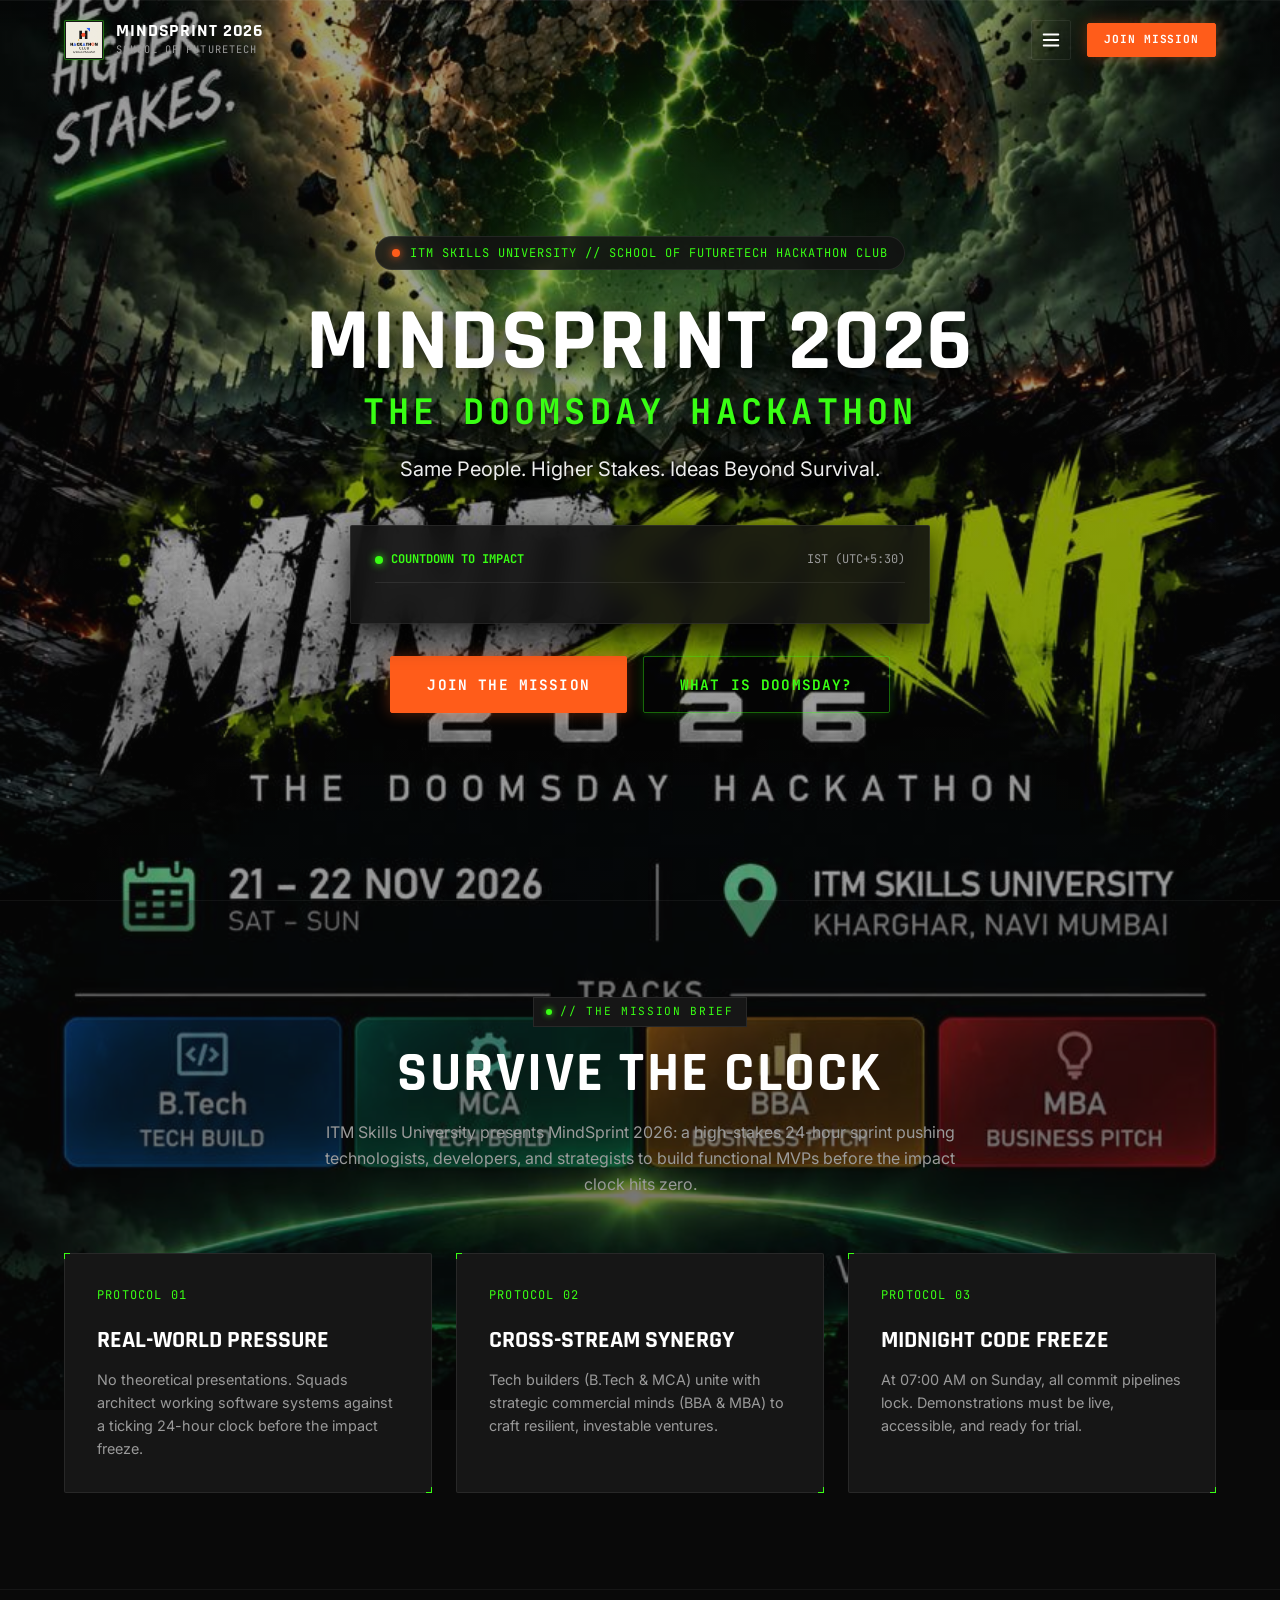
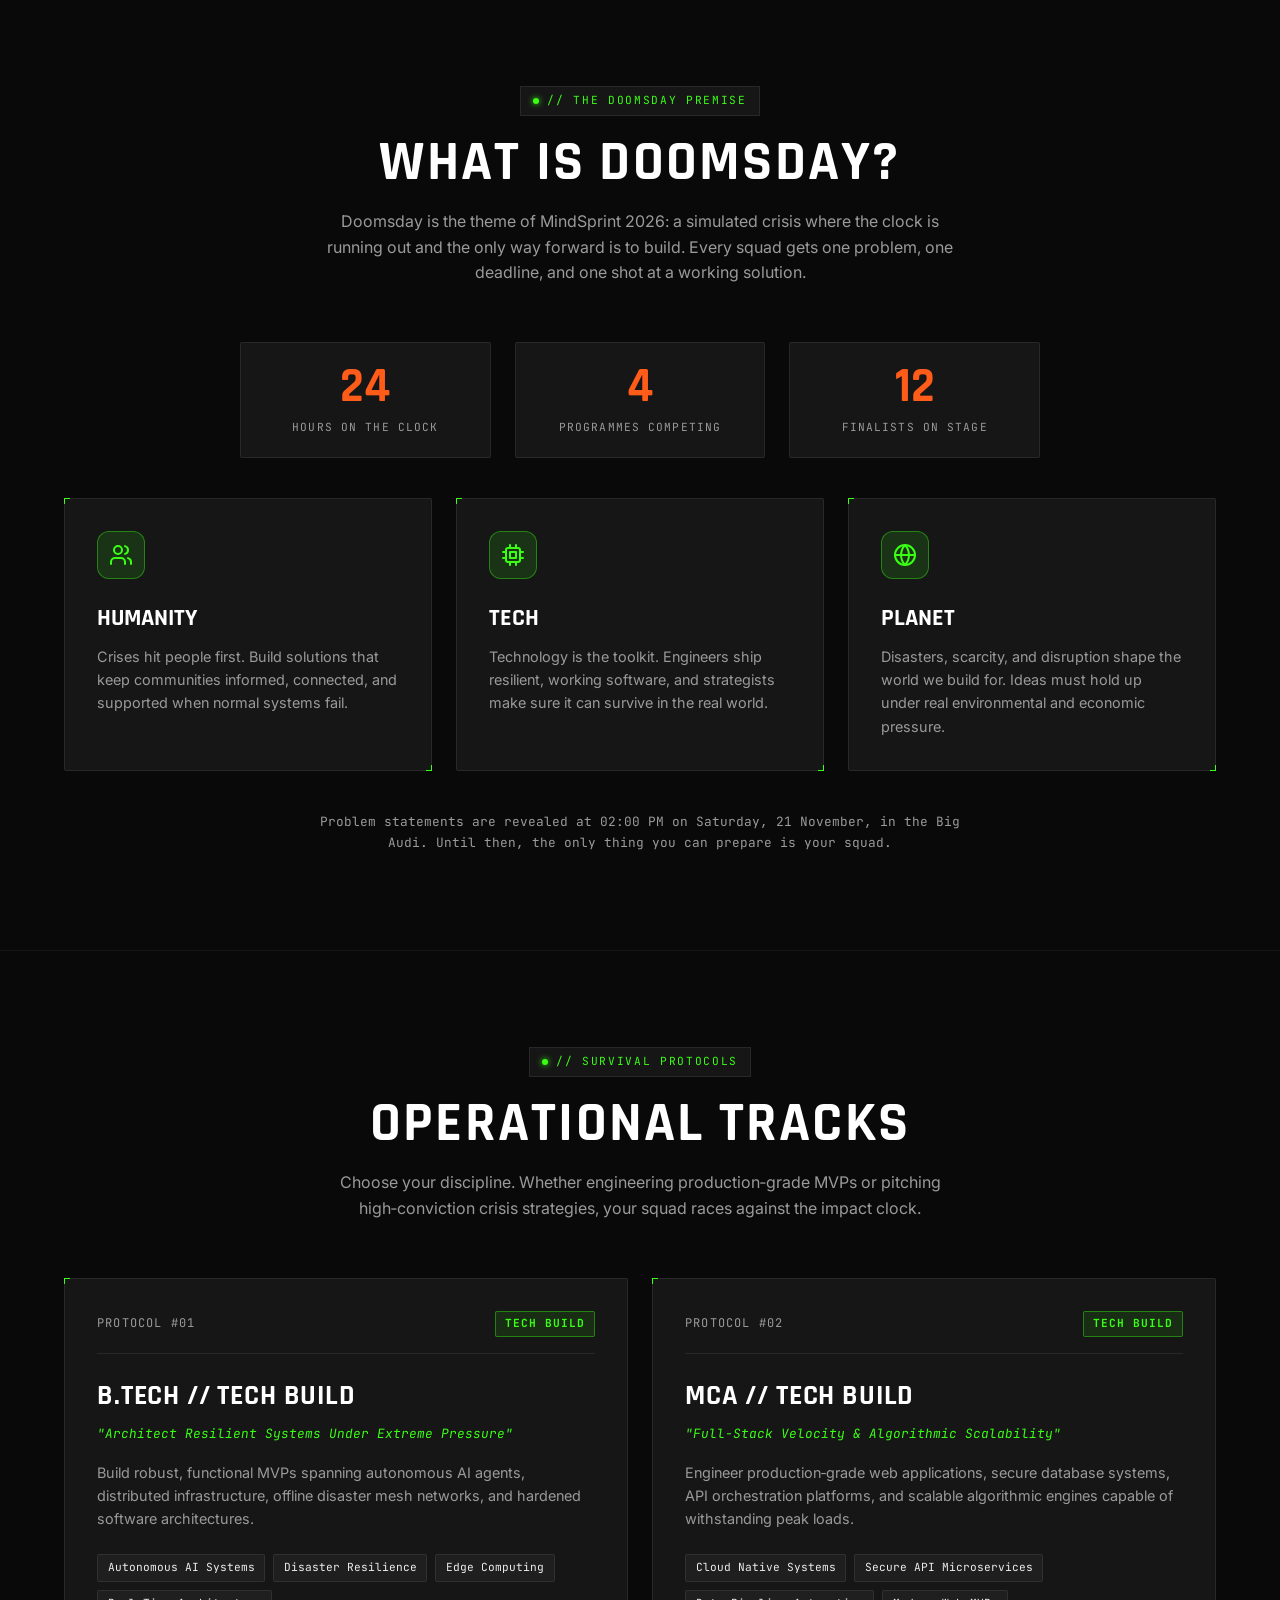
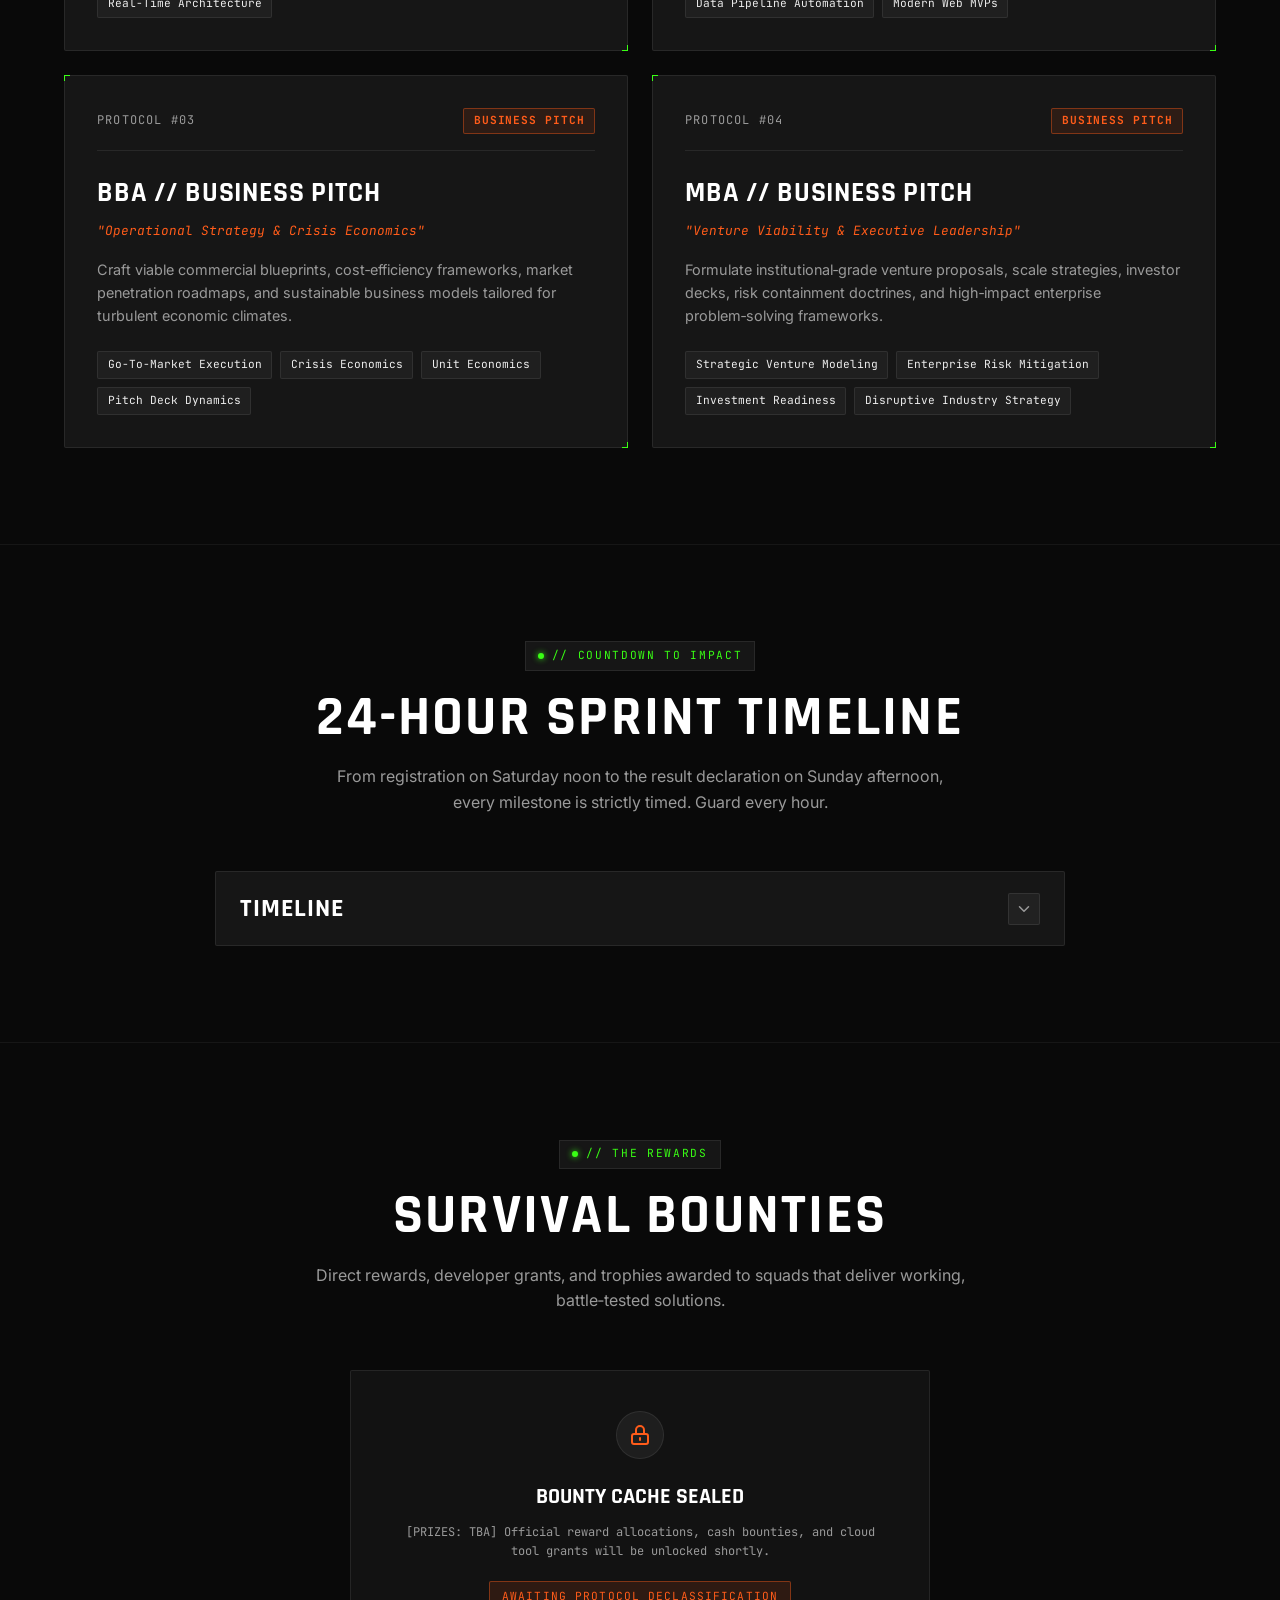
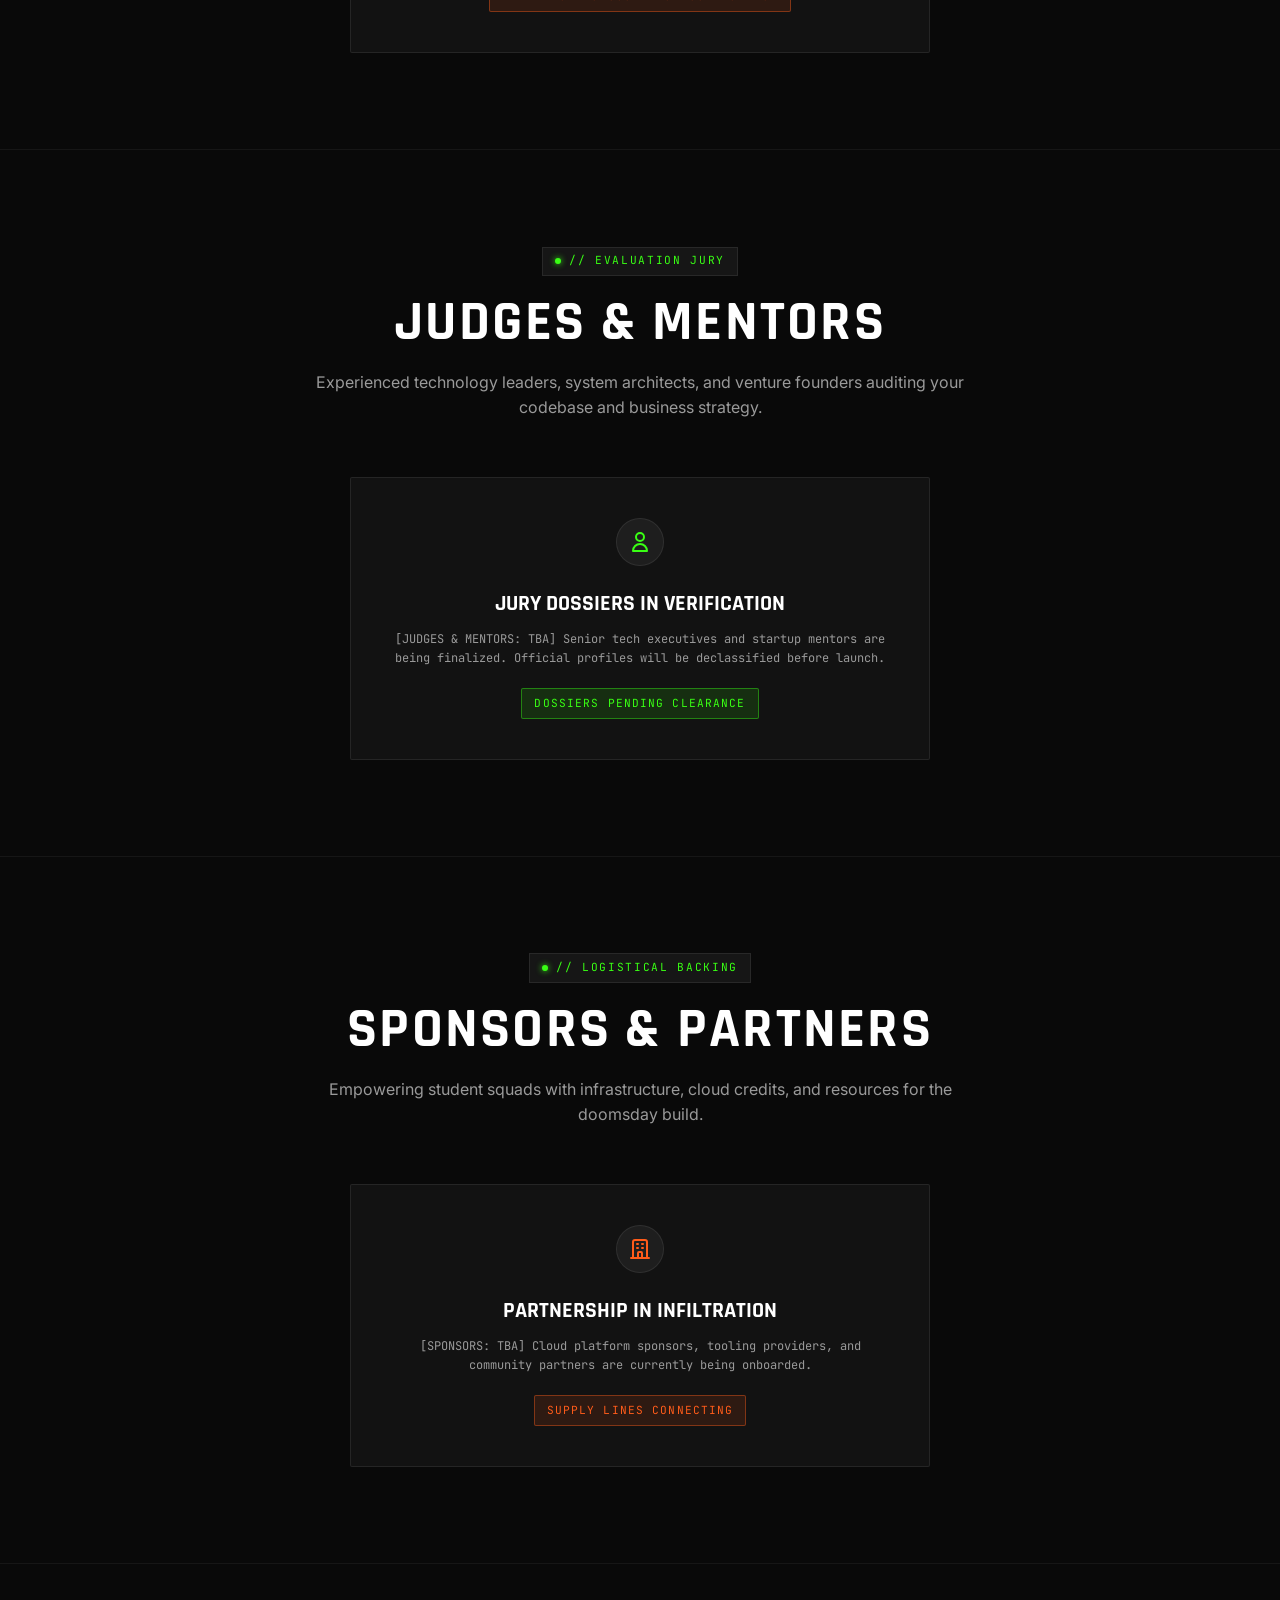
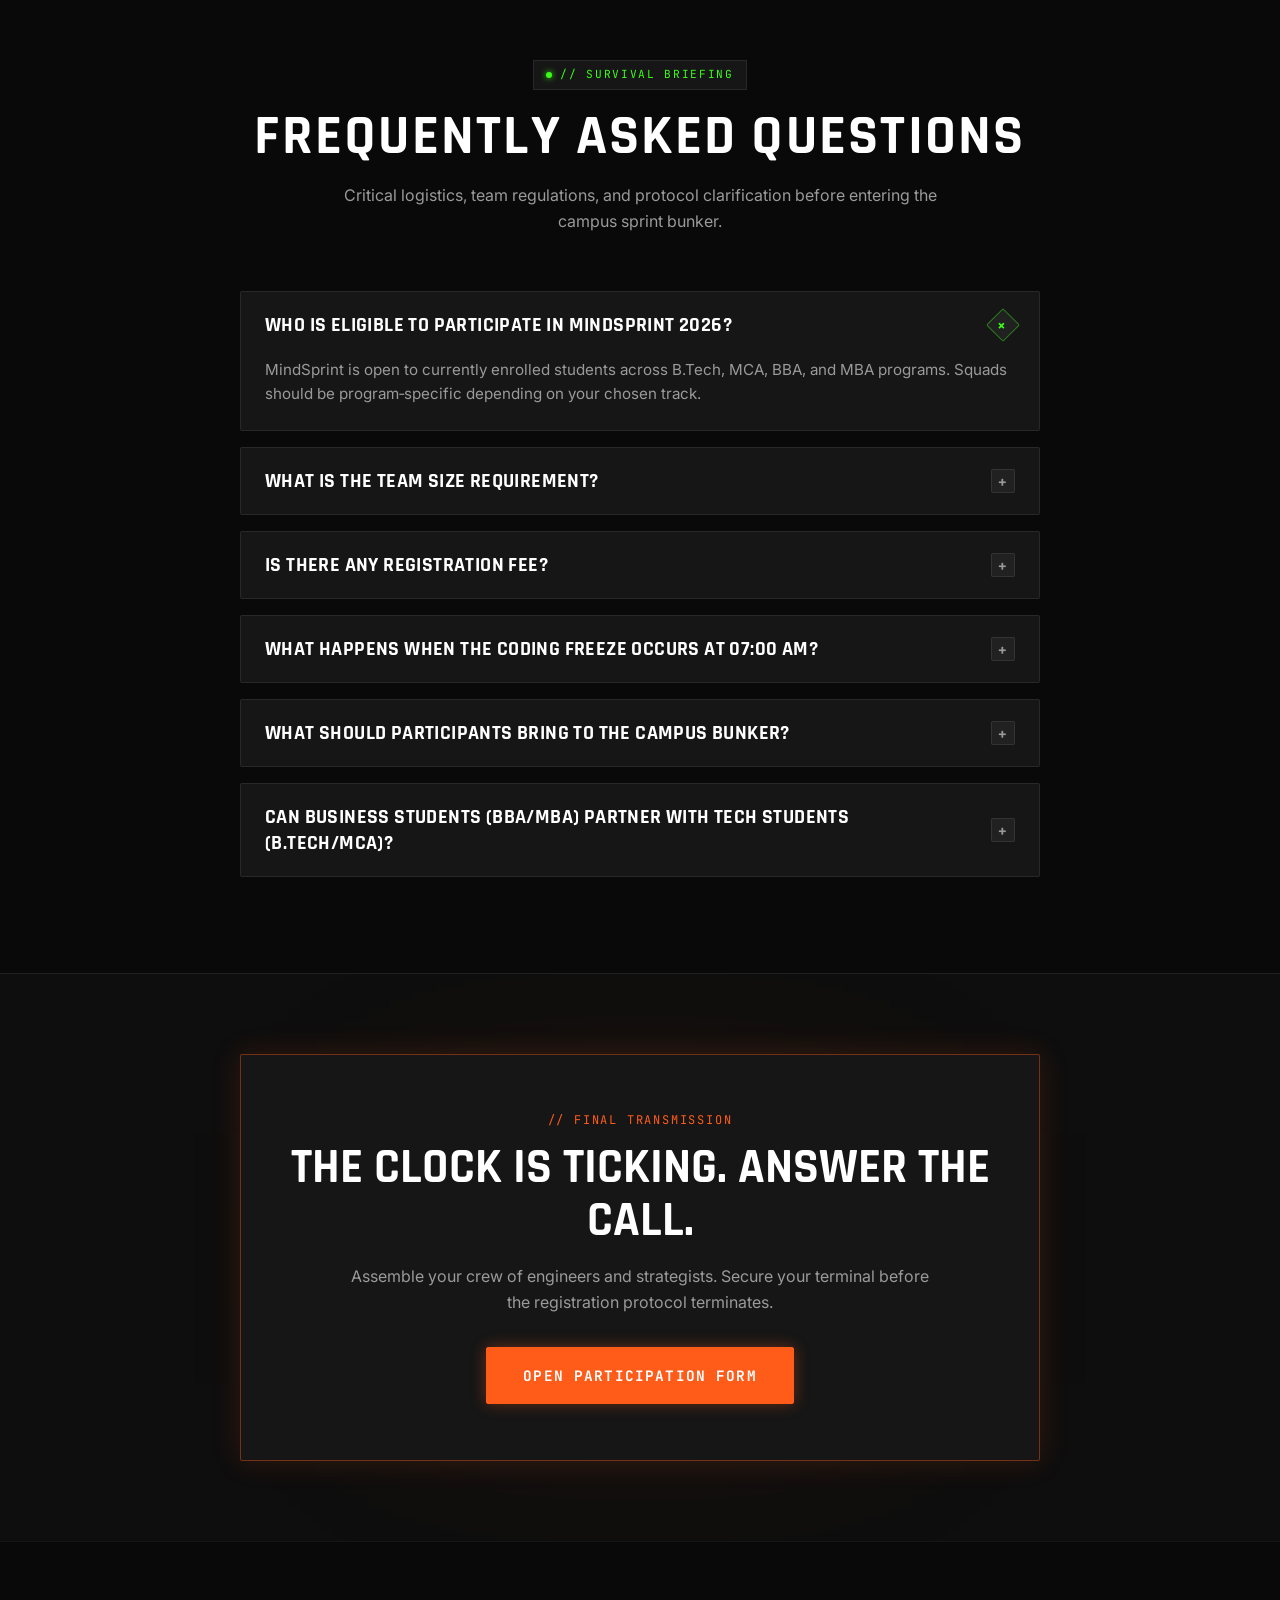
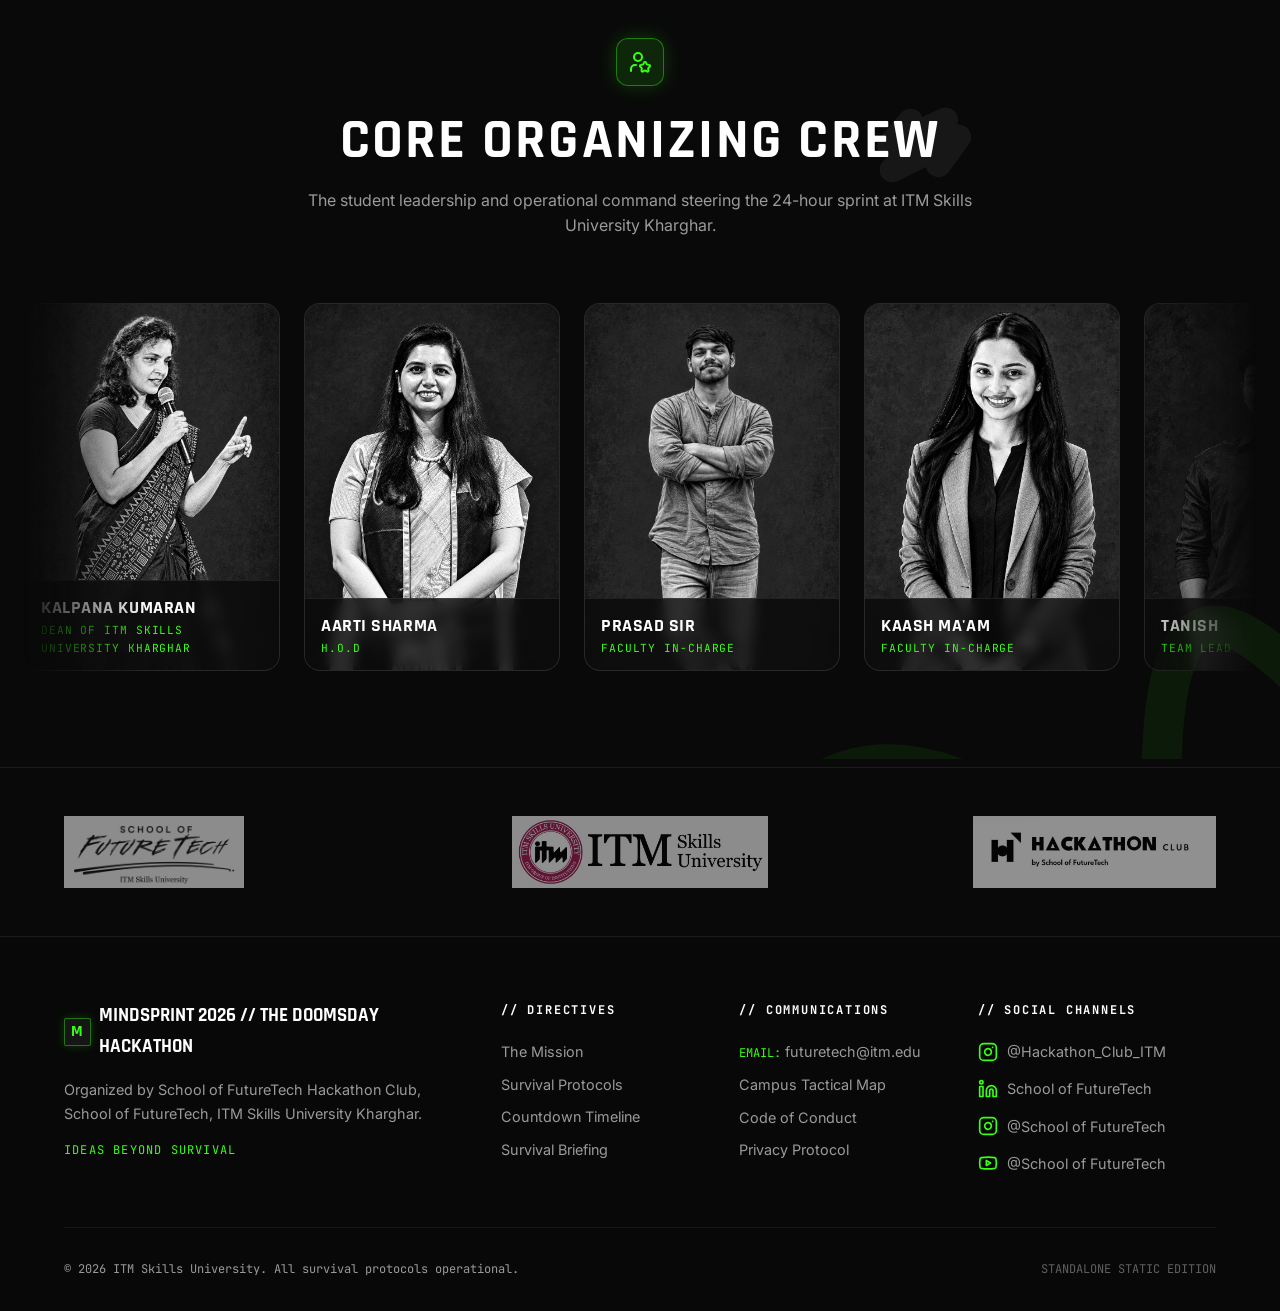
==== index.html @ 19825685 "fixed: file structure" ====
<!DOCTYPE html>
<html lang="en">
<head>
  <meta charset="UTF-8" />
  <meta name="viewport" content="width=device-width, initial-scale=1.0" />
  <title>MINDSPRINT 2026 // The Doomsday Hackathon — ITM Skills University</title>
  <meta name="description" content="Humanity. Tech. Planet. One Last Sprint. 24-Hour Code Sprint at ITM Skills University Kharghar." />
  <meta name="theme-color" content="#0a0a0a" />

  <!-- Google Fonts for Cinematic Typography -->
  <link rel="preconnect" href="https://fonts.googleapis.com" />
  <link rel="preconnect" href="https://fonts.gstatic.com" crossorigin />
  <link href="https://fonts.googleapis.com/css2?family=Inter:wght@300;400;500;600;700&family=JetBrains+Mono:wght@400;600;700&family=Rajdhani:wght@500;600;700;800&display=swap" rel="stylesheet" />

  <link rel="stylesheet" href="./styles.css" />
</head>
<body>
  <!-- Scroll Progress Bar -->
  <div id="scrollProgress" aria-hidden="true"></div>

  <!-- 1. Navigation -->
  <header>
    <nav class="navbar" id="navbar" aria-label="Main Navigation">
      <div class="container nav-wrap">
        <a href="#hero" class="brand-link" aria-label="MindSprint 2026 Home">
          <div class="brand-badge">
            <img src="./IMAGES/Gemini_Generated_Image_oap0adoap0adoap0.png" alt="MindSprint logo" />
          </div>
          <div class="brand-text">
            <h1>MINDSPRINT 2026</h1>
            <span>School of FutureTech</span>
          </div>
        </a>

        <ul class="nav-links">
          <li><a href="#about">The Mission</a></li>
          <li><a href="#tracks">Protocols</a></li>
          <li><a href="#schedule">Timeline</a></li>
          <li><a href="#prizes">Rewards</a></li>
          <li><a href="#judges">Jury</a></li>
          <li><a href="#sponsors">Sponsors</a></li>
          <li><a href="#faq">Briefing</a></li>
          <li><a href="#core-members">Meet the Team</a></li>
        </ul>

        <div class="flex items-center gap-4">
          <a href="#" class="btn btn-primary btn-sm" data-form-cta aria-label="Join Mission">Join Mission</a>
          <button class="mobile-menu-toggle" id="mobileMenuToggle"
                  aria-label="Toggle navigation menu"
                  aria-expanded="false">
            <svg width="22" height="22" fill="none" viewBox="0 0 24 24" stroke="currentColor">
              <path stroke-linecap="round" stroke-linejoin="round" stroke-width="2"
                    d="M4 6h16M4 12h16M4 18h16"/>
            </svg>
          </button>
        </div>
      </div>

      <!-- Mobile Menu Dropdown -->
      <div class="mobile-menu" id="mobileMenu">
        <a href="#about">The Mission</a>
        <a href="#tracks">Protocols</a>
        <a href="#schedule">Timeline</a>
        <a href="#faq">Briefing</a>
        <a href="#" class="btn btn-primary" data-form-cta>Join Mission</a>
      </div>
    </nav>
  </header>

  <main>
    <!-- 2. Hero Section -->
    <section class="hero-section" id="hero" aria-label="Hero Section">
      <div class="hero-clock-glow" aria-hidden="true"></div>
      

      <div class="container hero-content">
        <div class="hero-badge">
          <span class="ping-dot" aria-hidden="true"></span>
          <span>ITM Skills University // School of FutureTech Hackathon Club</span>
        </div>

        <h1 class="hero-title">
          MINDSPRINT 2026
          <span class="hero-subtitle-green">THE DOOMSDAY HACKATHON</span>
        </h1>

        <p class="hero-tagline">
          Same People. Higher Stakes. Ideas Beyond Survival.
        </p>

        <!-- Countdown Module -->
        <div class="countdown-box">
          <div class="countdown-header">
            <div class="status-tag">
              <span class="ping-dot"
                    style="background:#39ff14; box-shadow:0 0 8px #39ff14;"
                    aria-hidden="true"></span>
              <span>COUNTDOWN TO IMPACT</span>
            </div>
            <div style="color:var(--text-muted);">IST (UTC+5:30)</div>
          </div>

          <div id="countdownStatusText"
               style="display:none; font-family:var(--font-mono); font-size:1.2rem; color:var(--ember-orange); font-weight:700;"></div>

          <div class="countdown-grid" id="countdownGrid">
            <div class="countdown-slot">
              <div class="countdown-num" id="countDays">00</div>
              <span class="countdown-lbl">DAYS</span>
            </div>
            <div class="countdown-slot">
              <div class="countdown-num" id="countHours">00</div>
              <span class="countdown-lbl">HOURS</span>
            </div>
            <div class="countdown-slot">
              <div class="countdown-num" id="countMinutes">00</div>
              <span class="countdown-lbl">MINUTES</span>
            </div>
            <div class="countdown-slot">
              <div class="countdown-num" id="countSeconds">00</div>
              <span class="countdown-lbl">SECONDS</span>
            </div>
            <div class="countdown-freeze-note">
              22 Nov 2026, 07:00 AM (CODING FREEZE)
            </div>
          </div>
        </div>

        <div class="hero-actions">
          <a href="#" class="btn btn-primary btn-lg" data-form-cta aria-label="Join the Mission">Join the Mission</a>
          <a href="#doomsday" class="btn btn-secondary btn-lg" aria-label="Learn about Doomsday">What Is Doomsday?</a>
        </div>
      </div>
    </section>

    <!-- 3. About Section — "The Mission" -->
    <section id="about" aria-label="About The Mission">
      <div class="container">
        <div class="section-head">
          <div class="section-tag">
            <span class="dot" aria-hidden="true"></span>
            <span>// THE MISSION BRIEF</span>
          </div>
          <h2 class="section-title">SURVIVE THE CLOCK</h2>
          <p class="section-lead">
            ITM Skills University presents MindSprint 2026: a high-stakes 24-hour sprint pushing technologists, developers, and strategists to build functional MVPs before the impact clock hits zero.
          </p>
        </div>

        <div class="grid-3">
          <div class="card">
            <div class="flex justify-between items-center" style="margin-bottom:1rem;">
              <span style="font-family:var(--font-mono); font-size:0.75rem; color:var(--acid-green); letter-spacing:0.1em;">PROTOCOL 01</span>
            </div>
            <h3 style="font-family:var(--font-display); font-size:1.5rem; text-transform:uppercase; color:#fff; margin-bottom:0.5rem;">Real-World Pressure</h3>
            <p style="color:var(--text-muted); font-size:0.9rem; line-height:1.6;">
              No theoretical presentations. Squads architect working software systems against a ticking 24-hour clock before the impact freeze.
            </p>
          </div>

          <div class="card">
            <div class="flex justify-between items-center" style="margin-bottom:1rem;">
              <span style="font-family:var(--font-mono); font-size:0.75rem; color:var(--acid-green); letter-spacing:0.1em;">PROTOCOL 02</span>
            </div>
            <h3 style="font-family:var(--font-display); font-size:1.5rem; text-transform:uppercase; color:#fff; margin-bottom:0.5rem;">Cross-Stream Synergy</h3>
            <p style="color:var(--text-muted); font-size:0.9rem; line-height:1.6;">
              Tech builders (B.Tech &amp; MCA) unite with strategic commercial minds (BBA &amp; MBA) to craft resilient, investable ventures.
            </p>
          </div>

          <div class="card">
            <div class="flex justify-between items-center" style="margin-bottom:1rem;">
              <span style="font-family:var(--font-mono); font-size:0.75rem; color:var(--acid-green); letter-spacing:0.1em;">PROTOCOL 03</span>
            </div>
            <h3 style="font-family:var(--font-display); font-size:1.5rem; text-transform:uppercase; color:#fff; margin-bottom:0.5rem;">Midnight Code Freeze</h3>
            <p style="color:var(--text-muted); font-size:0.9rem; line-height:1.6;">
              At 07:00 AM on Sunday, all commit pipelines lock. Demonstrations must be live, accessible, and ready for trial.
            </p>
          </div>
        </div>
      </div>
    </section>
        <!-- 3b. NEW: Doomsday Info Section -->
    <section id="doomsday" aria-label="About the Doomsday Theme">
      <div class="container">
        <div class="section-head">
          <div class="section-tag">
            <span class="dot" aria-hidden="true"></span>
            <span>// THE DOOMSDAY PREMISE</span>
          </div>
          <h2 class="section-title">WHAT IS DOOMSDAY?</h2>
          <p class="section-lead">
            Doomsday is the theme of MindSprint 2026: a simulated crisis where the clock is running out and the only way forward is to build. Every squad gets one problem, one deadline, and one shot at a working solution.
          </p>
        </div>

        <div class="doomsday-stats">
          <div class="doomsday-stat">
            <div class="doomsday-stat-num">24</div>
            <div class="doomsday-stat-lbl">Hours on the clock</div>
          </div>
          <div class="doomsday-stat">
            <div class="doomsday-stat-num">4</div>
            <div class="doomsday-stat-lbl">Programmes competing</div>
          </div>
          <div class="doomsday-stat">
            <div class="doomsday-stat-num">12</div>
            <div class="doomsday-stat-lbl">Finalists on stage</div>
          </div>
        </div>

        <div class="grid-3">
          <div class="card">
            <div class="doomsday-icon" aria-hidden="true">
              <svg width="24" height="24" viewBox="0 0 24 24" fill="none" stroke="currentColor" stroke-width="2" stroke-linecap="round" stroke-linejoin="round">
                <path d="M16 21v-2a4 4 0 0 0-4-4H6a4 4 0 0 0-4 4v2"/>
                <circle cx="9" cy="7" r="4"/>
                <path d="M22 21v-2a4 4 0 0 0-3-3.87"/>
                <path d="M16 3.13a4 4 0 0 1 0 7.75"/>
              </svg>
            </div>
            <h3 class="doomsday-card-title">Humanity</h3>
            <p class="doomsday-card-text">
              Crises hit people first. Build solutions that keep communities informed, connected, and supported when normal systems fail.
            </p>
          </div>

          <div class="card">
            <div class="doomsday-icon" aria-hidden="true">
              <svg width="24" height="24" viewBox="0 0 24 24" fill="none" stroke="currentColor" stroke-width="2" stroke-linecap="round" stroke-linejoin="round">
                <rect x="5" y="5" width="14" height="14" rx="2"/>
                <rect x="9" y="9" width="6" height="6"/>
                <path d="M9 2v3M15 2v3M9 19v3M15 19v3M2 9h3M2 15h3M19 9h3M19 15h3"/>
              </svg>
            </div>
            <h3 class="doomsday-card-title">Tech</h3>
            <p class="doomsday-card-text">
              Technology is the toolkit. Engineers ship resilient, working software, and strategists make sure it can survive in the real world.
            </p>
          </div>

          <div class="card">
            <div class="doomsday-icon" aria-hidden="true">
              <svg width="24" height="24" viewBox="0 0 24 24" fill="none" stroke="currentColor" stroke-width="2" stroke-linecap="round" stroke-linejoin="round">
                <circle cx="12" cy="12" r="10"/>
                <path d="M2 12h20"/>
                <path d="M12 2a15.3 15.3 0 0 1 4 10 15.3 15.3 0 0 1-4 10 15.3 15.3 0 0 1-4-10 15.3 15.3 0 0 1 4-10z"/>
              </svg>
            </div>
            <h3 class="doomsday-card-title">Planet</h3>
            <p class="doomsday-card-text">
              Disasters, scarcity, and disruption shape the world we build for. Ideas must hold up under real environmental and economic pressure.
            </p>
          </div>
        </div>

        <p class="doomsday-note">
          Problem statements are revealed at 02:00 PM on Saturday, 21 November, in the Big Audi. Until then, the only thing you can prepare is your squad.
        </p>
      </div>
    </section>

    <!-- 4. Tracks Section — "Survival Protocols" -->
    <section id="tracks" aria-label="Survival Protocol Tracks">
      <div class="container">
        <div class="section-head">
          <div class="section-tag">
            <span class="dot" aria-hidden="true"></span>
            <span>// SURVIVAL PROTOCOLS</span>
          </div>
          <h2 class="section-title">OPERATIONAL TRACKS</h2>
          <p class="section-lead">
            Choose your discipline. Whether engineering production‑grade MVPs or pitching high‑conviction crisis strategies, your squad races against the impact clock.
          </p>
        </div>

        <div class="grid-2">
          <!-- Track 1: B.Tech -->
          <div class="card">
            <div class="track-header">
              <span class="protocol-code">PROTOCOL #01</span>
              <span class="track-badge badge-tech">TECH BUILD</span>
            </div>
            <h3 class="track-title">B.Tech // Tech Build</h3>
            <p class="track-quote">"Architect Resilient Systems Under Extreme Pressure"</p>
            <p class="track-desc">
              Build robust, functional MVPs spanning autonomous AI agents, distributed infrastructure, offline disaster mesh networks, and hardened software architectures.
            </p>
            <div class="track-tags">
              <span class="track-tag">Autonomous AI Systems</span>
              <span class="track-tag">Disaster Resilience</span>
              <span class="track-tag">Edge Computing</span>
              <span class="track-tag">Real-Time Architecture</span>
            </div>
          </div>

          <!-- Track 2: MCA -->
          <div class="card">
            <div class="track-header">
              <span class="protocol-code">PROTOCOL #02</span>
              <span class="track-badge badge-tech">TECH BUILD</span>
            </div>
            <h3 class="track-title">MCA // Tech Build</h3>
            <p class="track-quote">"Full-Stack Velocity &amp; Algorithmic Scalability"</p>
            <p class="track-desc">
              Engineer production‑grade web applications, secure database systems, API orchestration platforms, and scalable algorithmic engines capable of withstanding peak loads.
            </p>
            <div class="track-tags">
              <span class="track-tag">Cloud Native Systems</span>
              <span class="track-tag">Secure API Microservices</span>
              <span class="track-tag">Data Pipeline Automation</span>
              <span class="track-tag">Modern Web MVPs</span>
            </div>
          </div>

          <!-- Track 3: BBA -->
          <div class="card card-orange">
            <div class="track-header">
              <span class="protocol-code">PROTOCOL #03</span>
              <span class="track-badge badge-pitch">BUSINESS PITCH</span>
            </div>
            <h3 class="track-title">BBA // Business Pitch</h3>
            <p class="track-quote" style="color:var(--ember-orange);">
              "Operational Strategy &amp; Crisis Economics"
            </p>
            <p class="track-desc">
              Craft viable commercial blueprints, cost‑efficiency frameworks, market penetration roadmaps, and sustainable business models tailored for turbulent economic climates.
            </p>
            <div class="track-tags">
              <span class="track-tag">Go-To-Market Execution</span>
              <span class="track-tag">Crisis Economics</span>
              <span class="track-tag">Unit Economics</span>
              <span class="track-tag">Pitch Deck Dynamics</span>
            </div>
          </div>

          <!-- Track 4: MBA -->
          <div class="card card-orange">
            <div class="track-header">
              <span class="protocol-code">PROTOCOL #04</span>
              <span class="track-badge badge-pitch">BUSINESS PITCH</span>
            </div>
            <h3 class="track-title">MBA // Business Pitch</h3>
            <p class="track-quote" style="color:var(--ember-orange);">
              "Venture Viability &amp; Executive Leadership"
            </p>
            <p class="track-desc">
              Formulate institutional‑grade venture proposals, scale strategies, investor decks, risk containment doctrines, and high‑impact enterprise problem‑solving frameworks.
            </p>
            <div class="track-tags">
              <span class="track-tag">Strategic Venture Modeling</span>
              <span class="track-tag">Enterprise Risk Mitigation</span>
              <span class="track-tag">Investment Readiness</span>
              <span class="track-tag">Disruptive Industry Strategy</span>
            </div>
          </div>
        </div>
      </div>
    </section>

    <!-- 5. Schedule Section — "Countdown to Impact" (UPDATED TIMELINE) -->
    <section id="schedule" aria-label="Schedule and Timeline">
      <div class="container">
        <div class="section-head">
          <div class="section-tag">
            <span class="dot" aria-hidden="true"></span>
            <span>// COUNTDOWN TO IMPACT</span>
          </div>
          <h2 class="section-title">24-HOUR SPRINT TIMELINE</h2>
          <p class="section-lead">
            From registration on Saturday noon to the result declaration on Sunday afternoon, every milestone is strictly timed. Guard every hour.
          </p>
        </div>

        <div class="timeline">
          <!-- 1 -->
          <div class="timeline-step">
            <div class="step-marker"></div>
            <div class="step-time">12:00 PM <span>Sat, 21 Nov 2026</span></div>
            <div class="timeline-card">
              <span class="phase-tag">PHASE I // ARRIVAL</span>
              <h3 class="step-title">Registration &amp; Check-in</h3>
              <p style="color:var(--text-muted); font-size:0.9rem;">
                Squads report in, verify their teams, and check in before the sprint begins.
                <br /><span style="font-family:var(--font-mono); font-size:0.75rem; color:var(--acid-green);">VENUE: Control Room</span>
              </p>
            </div>
          </div>

          <!-- 2 -->
          <div class="timeline-step">
            <div class="step-marker"></div>
            <div class="step-time">01:30 PM <span>Sat, 21 Nov 2026</span></div>
            <div class="timeline-card">
              <span class="phase-tag">PHASE II // THE COUNTDOWN BEGINS</span>
              <h3 class="step-title">Opening Ceremony</h3>
              <p style="color:var(--text-muted); font-size:0.9rem;">
                The official kickoff of MindSprint 2026 with all participating squads assembled.
                <br /><span style="font-family:var(--font-mono); font-size:0.75rem; color:var(--acid-green);">VENUE: Big Audi</span>
              </p>
            </div>
          </div>

          <!-- 3 -->
          <div class="timeline-step">
            <div class="step-marker"></div>
            <div class="step-time">02:00 PM <span>Sat, 21 Nov 2026</span></div>
            <div class="timeline-card">
              <span class="phase-tag">PHASE III // THE BRIEFING</span>
              <h3 class="step-title">Problem Statement Release</h3>
              <p style="color:var(--text-muted); font-size:0.9rem;">
                Problem statements are revealed to the squads.
                <br /><span style="font-family:var(--font-mono); font-size:0.75rem; color:var(--acid-green);">VENUE: Big Audi</span>
              </p>
            </div>
          </div>

          <!-- 4 -->
          <div class="timeline-step">
            <div class="step-marker"></div>
            <div class="step-time">02:30 PM <span>Sat, 21 Nov 2026</span></div>
            <div class="timeline-card">
              <span class="phase-tag">PHASE IV // SPRINT COMMENCES</span>
              <h3 class="step-title">Mentor Allocation &amp; Development Kickoff</h3>
              <p style="color:var(--text-muted); font-size:0.9rem;">
                Mentors are allocated to squads and the build officially begins.
                <br /><span style="font-family:var(--font-mono); font-size:0.75rem; color:var(--acid-green);">VENUE: Hacking Rooms</span>
              </p>
            </div>
          </div>

          <!-- 5 -->
          <div class="timeline-step">
            <div class="step-marker"></div>
            <div class="step-time">07:30 PM <span>Sat, 21 Nov 2026</span></div>
            <div class="timeline-card">
              <span class="phase-tag">PHASE V // RECON AUDIT</span>
              <h3 class="step-title">Round 1: Idea Check (Mentoring)</h3>
              <p style="color:var(--text-muted); font-size:0.9rem;">
                Mentors review each squad's idea and approach and sharpen the scope.
                <br /><span style="font-family:var(--font-mono); font-size:0.75rem; color:var(--acid-green);">VENUE: Hacking Rooms</span>
              </p>
            </div>
          </div>

          <!-- 6 -->
          <div class="timeline-step">
            <div class="step-marker"></div>
            <div class="step-time">01:00 AM <span>Sun, 22 Nov 2026</span></div>
            <div class="timeline-card">
              <span class="phase-tag">PHASE VI // MIDNIGHT PROTOCOL</span>
              <h3 class="step-title">Round 2: Progress Check</h3>
              <p style="color:var(--text-muted); font-size:0.9rem;">
                A mid-sprint checkpoint to review how far each build has come.
                <br /><span style="font-family:var(--font-mono); font-size:0.75rem; color:var(--acid-green);">VENUE: Hacking Rooms</span>
              </p>
            </div>
          </div>

          <!-- 7 -->
          <div class="timeline-step">
            <div class="step-marker"></div>
            <div class="step-time">05:00 AM <span>Sun, 22 Nov 2026</span></div>
            <div class="timeline-card">
              <span class="phase-tag">PHASE VII // LAST LIGHT</span>
              <h3 class="step-title">Round 3: Final Mentoring</h3>
              <p style="color:var(--text-muted); font-size:0.9rem;">
                The last mentor session before the freeze to polish the build and the pitch.
                <br /><span style="font-family:var(--font-mono); font-size:0.75rem; color:var(--acid-green);">VENUE: Hacking Rooms</span>
              </p>
            </div>
          </div>

          <!-- 8 — FREEZE -->
          <div class="timeline-step">
            <div class="step-marker freeze-marker"></div>
            <div class="step-time" style="color:var(--ember-orange);">07:00 AM <span>Sun, 22 Nov 2026</span></div>
            <div class="timeline-card critical">
              <span class="phase-tag" style="color:var(--ember-orange);">PHASE VIII // THE IMPACT FREEZE</span>
              <h3 class="step-title">Coding Freeze</h3>
              <p style="color:var(--text-muted); font-size:0.9rem;">
                All code repositories lock. No further codebase changes count toward evaluation.
              </p>
            </div>
          </div>

          <!-- 9 -->
          <div class="timeline-step">
            <div class="step-marker"></div>
            <div class="step-time">08:00 AM <span>Sun, 22 Nov 2026</span></div>
            <div class="timeline-card">
              <span class="phase-tag">PHASE IX // FINAL TRANSMISSION</span>
              <h3 class="step-title">Submission Deadline</h3>
              <p style="color:var(--text-muted); font-size:0.9rem;">
                Final project submissions close. Submit through the online form before the deadline.
                <br /><span style="font-family:var(--font-mono); font-size:0.75rem; color:var(--acid-green);">VENUE: Online Form</span>
              </p>
            </div>
          </div>

          <!-- 10 -->
          <div class="timeline-step">
            <div class="step-marker"></div>
            <div class="step-time">09:00 – 11:00 AM <span>Sun, 22 Nov 2026</span></div>
            <div class="timeline-card">
              <span class="phase-tag">PHASE X // THE SCREENING</span>
              <h3 class="step-title">Screening by 5 Panels (Programme-wise)</h3>
              <p style="color:var(--text-muted); font-size:0.9rem;">
                Five panels screen the submissions programme by programme to select the finalists.
                <br /><span style="font-family:var(--font-mono); font-size:0.75rem; color:var(--acid-green);">VENUE: Hacking Rooms</span>
              </p>
            </div>
          </div>

          <!-- 11 -->
          <div class="timeline-step">
            <div class="step-marker"></div>
            <div class="step-time">11:30 AM – 01:30 PM <span>Sun, 22 Nov 2026</span></div>
            <div class="timeline-card">
              <span class="phase-tag">PHASE XI // THE VERDICT</span>
              <h3 class="step-title">Grand Finale: Top 3 Teams per Programme</h3>
              <p style="color:var(--text-muted); font-size:0.9rem;">
                The top 3 teams from each programme (12 teams in total) face the final round.
                <br /><span style="font-family:var(--font-mono); font-size:0.75rem; color:var(--acid-green);">VENUE: Big Audi</span>
              </p>
            </div>
          </div>

          <!-- 12 -->
          <div class="timeline-step">
            <div class="step-marker"></div>
            <div class="step-time">02:30 PM <span>Sun, 22 Nov 2026</span></div>
            <div class="timeline-card">
              <span class="phase-tag">PHASE XII // SURVIVORS DECLARED</span>
              <h3 class="step-title">Result Declaration</h3>
              <p style="color:var(--text-muted); font-size:0.9rem;">
                The winners of MindSprint 2026 are announced.
                <br /><span style="font-family:var(--font-mono); font-size:0.75rem; color:var(--acid-green);">VENUE: Big Audi</span>
              </p>
            </div>
          </div>
        </div>
      </div>
    </section>

    <!-- 6. Prizes Section — "The Rewards" -->
    <section id="prizes" aria-label="Prizes and Rewards">
      <div class="container">
        <div class="section-head">
          <div class="section-tag">
            <span class="dot" aria-hidden="true"></span>
            <span>// THE REWARDS</span>
          </div>
          <h2 class="section-title">SURVIVAL BOUNTIES</h2>
          <p class="section-lead">
            Direct rewards, developer grants, and trophies awarded to squads that deliver working, battle‑tested solutions.
          </p>
        </div>

        <div class="coming-soon-box">
          <div class="coming-soon-icon">
            <svg width="24" height="24" fill="none" viewBox="0 0 24 24" stroke="currentColor" stroke-width="2">
              <path stroke-linecap="round" stroke-linejoin="round"
                    d="M12 15v2m-6 4h12a2 2 0 002-2v-6a2 2 0 00-2-2H6a2 2 0 00-2 2v6a2 2 0 002 2zm10-10V7a4 4 0 00-8 0v4h8z"/>
            </svg>
          </div>
          <h3 class="coming-soon-title">Bounty Cache Sealed</h3>
          <p class="coming-soon-desc">
            [PRIZES: TBA] Official reward allocations, cash bounties, and cloud tool grants will be unlocked shortly.
          </p>
          <span class="status-pill">Awaiting Protocol Declassification</span>
        </div>
      </div>
    </section>

    <!-- 7. Judges & Mentors Section -->
    <section id="judges" aria-label="Judges and Mentors">
      <div class="container">
        <div class="section-head">
          <div class="section-tag">
            <span class="dot" aria-hidden="true"></span>
            <span>// EVALUATION JURY</span>
          </div>
          <h2 class="section-title">JUDGES &amp; MENTORS</h2>
          <p class="section-lead">
            Experienced technology leaders, system architects, and venture founders auditing your codebase and business strategy.
          </p>
        </div>

        <div class="coming-soon-box">
          <div class="coming-soon-icon" style="color:var(--acid-green);">
            <svg width="24" height="24" fill="none" viewBox="0 0 24 24" stroke="currentColor" stroke-width="2">
              <path stroke-linecap="round" stroke-linejoin="round"
                    d="M16 7a4 4 0 11-8 0 4 4 0 018 0zM12 14a7 7 0 00-7 7h14a7 7 0 00-7-7z"/>
            </svg>
          </div>
          <h3 class="coming-soon-title">Jury Dossiers In Verification</h3>
          <p class="coming-soon-desc">
            [JUDGES &amp; MENTORS: TBA] Senior tech executives and startup mentors are being finalized. Official profiles will be declassified before launch.
          </p>
          <span class="status-pill" style="border-color:var(--acid-green-border); background:var(--acid-green-dim); color:var(--acid-green);">
            Dossiers Pending Clearance
          </span>
        </div>
      </div>
    </section>

    <!-- 8. Sponsors & Partners Section -->
    <section id="sponsors" aria-label="Sponsors and Partners">
      <div class="container">
        <div class="section-head">
          <div class="section-tag">
            <span class="dot" aria-hidden="true"></span>
            <span>// LOGISTICAL BACKING</span>
          </div>
          <h2 class="section-title">SPONSORS &amp; PARTNERS</h2>
          <p class="section-lead">
            Empowering student squads with infrastructure, cloud credits, and resources for the doomsday build.
          </p>
        </div>

        <div class="coming-soon-box">
          <div class="coming-soon-icon">
            <svg width="24" height="24" fill="none" viewBox="0 0 24 24" stroke="currentColor" stroke-width="2">
              <path stroke-linecap="round" stroke-linejoin="round"
                    d="M19 21V5a2 2 0 00-2-2H7a2 2 0 00-2 2v16m14 0h2m-2 0h-5m-9 0H3m2 0h5M9 7h1m-1 4h1m4-4h1m-1 4h1m-5 10v-5a1 1 0 011-1h2a1 1 0 011 1v5m-4 0h4"/>
            </svg>
          </div>
          <h3 class="coming-soon-title">Partnership In Infiltration</h3>
          <p class="coming-soon-desc">
            [SPONSORS: TBA] Cloud platform sponsors, tooling providers, and community partners are currently being onboarded.
          </p>
          <span class="status-pill">Supply Lines Connecting</span>
        </div>
      </div>
    </section>

    <!-- 9. FAQs Section — "Survival Briefing" -->
    <section id="faq" aria-label="Frequently Asked Questions">
      <div class="container">
        <div class="section-head">
          <div class="section-tag">
            <span class="dot" aria-hidden="true"></span>
            <span>// SURVIVAL BRIEFING</span>
          </div>
          <h2 class="section-title">FREQUENTLY ASKED QUESTIONS</h2>
          <p class="section-lead">
            Critical logistics, team regulations, and protocol clarification before entering the campus sprint bunker.
          </p>
        </div>

        <div class="faq-wrap">
          <div class="faq-item active">
            <button class="faq-btn" aria-expanded="true" aria-controls="faq1">
              <span>Who is eligible to participate in MindSprint 2026?</span>
              <div class="faq-indicator">+</div>
            </button>
            <div class="faq-content" id="faq1">
              MindSprint is open to currently enrolled students across B.Tech, MCA, BBA, and MBA programs. Squads should be program‑specific depending on your chosen track.
            </div>
          </div>

          <div class="faq-item">
            <button class="faq-btn" aria-expanded="false" aria-controls="faq2">
              <span>What is the team size requirement?</span>
              <div class="faq-indicator">+</div>
            </button>
            <div class="faq-content" id="faq2">
              Teams must consist of 4 members strictly .
            </div>
          </div>

          <div class="faq-item">
            <button class="faq-btn" aria-expanded="false" aria-controls="faq3">
              <span>Is there any registration fee?</span>
              <div class="faq-indicator">+</div>
            </button>
            <div class="faq-content" id="faq3">
              No. Participation is 100% free for all shortlisted teams. Accommodation on campus during the 24‑hour sprint, Wi‑Fi access, and meals are provided by the organizers.
            </div>
          </div>

          <div class="faq-item">
            <button class="faq-btn" aria-expanded="false" aria-controls="faq4">
              <span>What happens when the Coding Freeze occurs at 07:00 AM?</span>
              <div class="faq-indicator">+</div>
            </button>
            <div class="faq-content" id="faq4">
              At 07:00 AM on Sunday, 22 November, all code repositories must have their final commit logged. No further codebase changes will be counted toward evaluation during jury pitch rounds.
            </div>
          </div>

          <div class="faq-item">
            <button class="faq-btn" aria-expanded="false" aria-controls="faq5">
              <span>What should participants bring to the campus bunker?</span>
              <div class="faq-indicator">+</div>
            </button>
            <div class="faq-content" id="faq5">
              Bring your laptop, charger, power strips, valid student ID card, personal toiletries, and any hardware/IoT devices needed for your project build.
            </div>
          </div>

          <div class="faq-item">
            <button class="faq-btn" aria-expanded="false" aria-controls="faq6">
              <span>Can business students (BBA/MBA) partner with tech students (B.Tech/MCA)?</span>
              <div class="faq-indicator">+</div>
            </button>
            <div class="faq-content" id="faq6">
              Cross‑functional teams are not allowed. BBA and MBA students must form squads within their own programme tracks, while B.Tech and MCA students must do the same within theirs.
          </div>
        </div>
      </div>
    </section>

    <!-- 10. Participation Banner -->
    <section class="final-banner" aria-label="Participation Call to Action">
      <div class="banner-glow" aria-hidden="true"></div>
      <div class="container">
        <div class="banner-card">
          <span style="font-family:var(--font-mono); font-size:0.75rem; color:var(--ember-orange); letter-spacing:0.15em; text-transform:uppercase; display:block; margin-bottom:0.75rem;">
            // FINAL TRANSMISSION
          </span>
          <h2 style="font-family:var(--font-display); font-size:clamp(1.75rem, 4vw, 3rem); font-weight:900; text-transform:uppercase; color:#fff; margin-bottom:1rem; line-height:1.1;">
            THE CLOCK IS TICKING. ANSWER THE CALL.
          </h2>
          <p style="color:var(--text-muted); font-size:1rem; max-width:600px; margin:0 auto 2rem; line-height:1.6;">
            Assemble your crew of engineers and strategists. Secure your terminal before the registration protocol terminates.
          </p>
          <a href="#" class="btn btn-primary btn-lg" data-form-cta aria-label="Open Participation Form">Open Participation Form</a>
        </div>
      </div>
    </section>

    <!-- 11. Core Members Section -->
    <section id="core-members" aria-label="Core Organizing Crew">
      <div class="team-bg-curve" aria-hidden="true">
        <svg width="460" height="154" viewBox="0 0 460 154" fill="none" xmlns="http://www.w3.org/2000/svg">
          <path d="M-87.463 458.432C-102.118 348.092 -77.3418 238.841 -15.0744 188.274C57.4129 129.408 180.708 150.071 351.748 341.128C278.246 -374.233 633.954 380.602 548.123 42.7707"
                stroke="currentColor" stroke-width="40" stroke-linecap="round" stroke-linejoin="round"/>
        </svg>
      </div>

      <div class="container team-inner">
        <div class="team-head">
          <div class="team-icon" aria-hidden="true">
            <svg xmlns="http://www.w3.org/2000/svg" width="24" height="24" viewBox="0 0 24 24" fill="none" stroke="currentColor" stroke-width="2" stroke-linecap="round" stroke-linejoin="round">
              <path d="M16.051 12.616a1 1 0 0 1 1.909.024l.737 1.452a1 1 0 0 0 .737.535l1.634.256a1 1 0 0 1 .588 1.806l-1.172 1.168a1 1 0 0 0-.282.866l.259 1.613a1 1 0 0 1-1.541 1.134l-1.465-.75a1 1 0 0 0-.912 0l-1.465.75a1 1 0 0 1-1.539-1.133l.258-1.613a1 1 0 0 0-.282-.866l-1.156-1.153a1 1 0 0 1 .572-1.822l1.633-.256a1 1 0 0 0 .737-.535z"/>
              <path d="M8 15H7a4 4 0 0 0-4 4v2"/>
              <circle cx="10" cy="7" r="4"/>
            </svg>
          </div>
          <h2 class="team-title">
            Core Organizing Crew
            <svg class="team-title-squiggle" aria-hidden="true" width="108" height="86" viewBox="0 0 108 86" fill="none" xmlns="http://www.w3.org/2000/svg">
              <path d="M38.8484 16.236L15 43.5793L78.2688 15L18.1218 71L93 34.1172L70.2047 65.2739"
                    stroke="currentColor" stroke-width="28" stroke-linecap="round" stroke-linejoin="round"/>
            </svg>
          </h2>
          <p class="team-sub">
            The student leadership and operational command steering the 24-hour sprint at ITM Skills University Kharghar.
          </p>
        </div>

        <div class="marquee" data-marquee>
          <div class="marquee-track">
            <article class="team-member">
              <div class="team-photo">
                <img src="./IMAGES/kalpanama'am1.jpeg" alt="Dean" loading="lazy" />
                <div class="team-label">
                  <h3>Kalpana Kumaran </h3>
                  <p>Dean Of ITM Skills University Kharghar</p>
                </div>
              </div>
            </article>

            <article class="team-member">
              <div class="team-photo">
                <img src="./IMAGES/Aarti ma'am.jpeg" alt="H.O.D" loading="lazy" />
                <div class="team-label">
                  <h3>Aarti Sharma </h3>
                  <p>H.O.D</p>
                </div>
              </div>
            </article>

            <article class="team-member">
              <div class="team-photo">
                <img src="./IMAGES/Prasadsir1.jpeg" alt="Faculty In-charge" loading="lazy" />
                <div class="team-label">
                  <h3>Prasad Sir </h3>
                  <p>Faculty In-charge</p>
                </div>
              </div>
            </article>

            <article class="team-member">
              <div class="team-photo">
                <img src="./IMAGES/KAASH MA'AM.jpeg" alt="Faculty In-charge" loading="lazy" />
                <div class="team-label">
                  <h3>KAASH MA'AM</h3>
                  <p>Faculty In-charge</p>
                </div>
              </div>
            </article>

            <article class="team-member">
              <div class="team-photo">
                <img src="./IMAGES/TANISH.jpeg" alt="Team Lead" loading="lazy" />
                <div class="team-label">
                  <h3>Tanish</h3>
                  <p>Team Lead</p>
                </div>
              </div>
            </article>

            <article class="team-member">
              <div class="team-photo">
                <img src="./IMAGES/japgi.jpeg" alt="Co-Lead" loading="lazy" />
                <div class="team-label">
                  <h3>Japji Kaur</h3>
                  <p>Co-Lead</p>
                </div>
              </div>
            </article>
            <article class="team-member">
              <div class="team-photo">
                <img src="./IMAGES/HARSH KUMAR.jpeg" alt="Content Head" loading="lazy" />
                <div class="team-label">
                  <h3>Harsh Kumar</h3>
                  <p>Content Head</p>
                </div>
              </div>
            </article>
            <article class="team-member">
              <div class="team-photo">
                <img src="./IMAGES/Sai.jpeg" alt="Tech Head" loading="lazy" />
                <div class="team-label">
                  <h3>Sai Pansare </h3>
                  <p>Tech Head</p>
                </div>
              </div>
            </article>
            <article class="team-member">
              <div class="team-photo">
                <img src="./IMAGES/vyom.jpeg" alt="Team Co-ordinator" loading="lazy" />
                <div class="team-label">
                  <h3>Vyom Shah </h3>
                  <p>Team Co-ordinator </p>
                </div>
              </div>
            </article>
            <article class="team-member">
              <div class="team-photo">
                <img src="./IMAGES/ayush.jpeg" alt="Creative Head" loading="lazy" />
                <div class="team-label">
                  <h3>Ayush Kumar </h3>
                  <p>Creative Head</p>
                </div>
              </div>
            </article>
          </div>
        </div>
      </div>
    </section>

    <!-- 12. Logo Strip (left / centre / right) — below Core Members, above Footer -->
    <section class="logo-strip" id="logo-strip" aria-label="Organizing institutions">
      <div class="container">
        <div class="logo-strip-row">
          <figure class="logo-item logo-left">
            <img src="./IMAGES/LOGO1.jpeg" alt="ITM Skills University logo" loading="lazy" />
          </figure>
          <figure class="logo-item logo-center">
            <img src="./IMAGES/LOGO2.jpeg" alt="School of FutureTech logo" loading="lazy" />
          </figure>
          <figure class="logo-item logo-right">
            <img src="./IMAGES/banner1.jpeg" alt="School of FutureTech Hackathon Club logo" loading="lazy" />
          </figure>
        </div>
      </div>
    </section>
  </main>

  <!-- 13. Contact Footer -->
  <footer>
    <div class="container">
      <div class="footer-grid">
        <div class="footer-col">
          <div class="flex items-center gap-2" style="margin-bottom:1rem;">
            <div class="brand-badge" style="width:28px; height:28px; font-size:1rem;">M</div>
            <strong style="font-family:var(--font-display); font-size:1.2rem; color:#fff; text-transform:uppercase;">
              MINDSPRINT 2026 // THE DOOMSDAY HACKATHON
            </strong>
          </div>
          <p style="color:var(--text-muted); font-size:0.9rem; margin-bottom:1rem; max-width:400px; line-height:1.6;">
            Organized by School of FutureTech Hackathon Club, School of FutureTech, ITM Skills University Kharghar.
          </p>
          <div style="font-family:var(--font-mono); font-size:0.75rem; color:var(--acid-green); letter-spacing:0.1em;">
            IDEAS BEYOND SURVIVAL
          </div>
        </div>

        <div class="footer-col">
          <h4>// DIRECTIVES</h4>
          <ul>
            <li><a href="#about">The Mission</a></li>
            <li><a href="#tracks">Survival Protocols</a></li>
            <li><a href="#schedule">Countdown Timeline</a></li>
            <li><a href="#faq">Survival Briefing</a></li>
          </ul>
        </div>

        <div class="footer-col">
          <h4>// COMMUNICATIONS</h4>
          <ul>
            <li><a href="mailto:futuretech@itm.edu"><span style="color:var(--acid-green); font-family:var(--font-mono); font-size:0.75rem;">EMAIL:</span> futuretech@itm.edu</a></li>
            <li><a href="https://maps.google.com/?q=ITM+Skills+University+Kharghar+Navi+Mumbai" target="_blank" rel="noopener">Campus Tactical Map</a></li>
            <li><a href="#conduct">Code of Conduct</a></li>
            <li><a href="#privacy">Privacy Protocol</a></li>
          </ul>
        </div>

        <!-- Social handles -->
        <div class="footer-col footer-social">
          <h4>// SOCIAL CHANNELS</h4>
          <ul class="social-list">
            <li>
              <a href="https://www.instagram.com/hackathon_club_itm/" target="_blank" rel="noopener noreferrer" aria-label="Instagram: @Hackathon_Club_ITM">
                <svg class="social-icon" width="20" height="20" viewBox="0 0 24 24" fill="none" stroke="currentColor" stroke-width="2" stroke-linecap="round" stroke-linejoin="round" aria-hidden="true">
                  <rect width="20" height="20" x="2" y="2" rx="5" ry="5"/>
                  <path d="M16 11.37A4 4 0 1 1 12.63 8 4 4 0 0 1 16 11.37z"/>
                  <line x1="17.5" x2="17.51" y1="6.5" y2="6.5"/>
                </svg>
                <span>@Hackathon_Club_ITM</span>
              </a>
            </li>
            <li>
              <a href="https://linkedin.com/in/school-of-futuretech-b-tech-cse" target="_blank" rel="noopener noreferrer" aria-label="School of FutureTech LinkedIn">
                <svg class="social-icon" width="20" height="20" viewBox="0 0 24 24" fill="none" stroke="currentColor" stroke-width="2" stroke-linecap="round" stroke-linejoin="round" aria-hidden="true">
                  <path d="M16 8a6 6 0 0 1 6 6v7h-4v-7a2 2 0 0 0-2-2 2 2 0 0 0-2 2v7h-4v-7a6 6 0 0 1 6-6z"/>
                  <rect width="4" height="12" x="2" y="9"/>
                  <circle cx="4" cy="4" r="2"/>
                </svg>
                <span>School of FutureTech</span>
              </a>
            </li>
            <li>
              <a href="https://www.instagram.com/itm_school_of_future_tech?xtok=MTRwbHR1MG1zZDd0eQ==/" target="_blank" rel="noopener noreferrer" aria-label="Instagram: @itm_school_of_future_tech">
                <svg class="social-icon" width="20" height="20" viewBox="0 0 24 24" fill="none" stroke="currentColor" stroke-width="2" stroke-linecap="round" stroke-linejoin="round" aria-hidden="true">
                  <rect width="20" height="20" x="2" y="2" rx="5" ry="5"/>
                  <path d="M16 11.37A4 4 0 1 1 12.63 8 4 4 0 0 1 16 11.37z"/>
                  <line x1="17.5" x2="17.51" y1="6.5" y2="6.5"/>
                </svg>
                <span>@School of FutureTech</span>
              </a>
            </li>
            <li>
              <a href="https://www.youtube.com/@schooloffuturetech" target="_blank" rel="noopener noreferrer" aria-label="YouTube: ITM School of FutureTech">
                <svg class="social-icon" width="20" height="20" viewBox="0 0 24 24" fill="none" stroke="currentColor" stroke-width="2" stroke-linecap="round" stroke-linejoin="round" aria-hidden="true">
                  <path d="M2.5 17a24.12 24.12 0 0 1 0-10 2 2 0 0 1 1.4-1.4 49.56 49.56 0 0 1 16.2 0A2 2 0 0 1 21.5 7a24.12 24.12 0 0 1 0 10 2 2 0 0 1-1.4 1.4 49.55 49.55 0 0 1-16.2 0A2 2 0 0 1 2.5 17"/>
                  <path d="m10 15 5-3-5-3z"/>
                </svg>
                <span>@School of FutureTech</span>
              </a>
            </li>
          </ul>
        </div>
      </div>

      <div class="footer-bottom">
        <div>&copy; 2026 ITM Skills University. All survival protocols operational.</div>
        <div style="color:var(--text-subtle);">STANDALONE STATIC EDITION</div>
      </div>
    </div>
  </footer>

  <script src="./script.js"></script>
</body>
</html>
---- styles.css ----
/* =========================================================================
   MINDSPRINT 2026 // "Doomsday: Build Before Midnight"
   Standalone Static CSS Stylesheet
   ========================================================================= */

/* =========================================================================
   MINDSPRINT 2026 // "Doomsday: Build Before Midnight"
   Standalone Static CSS Stylesheet
   ========================================================================= */

:root {
  --bg-dark: #0a0a0a;
  --surface-charcoal: #121212;
  --surface-card: #161616;
  --surface-card-hover: #1c1c1c;
  --surface-border: rgba(255, 255, 255, 0.08);
  --surface-border-subtle: rgba(255, 255, 255, 0.05);

  --acid-green: #39ff14;
  --acid-green-dim: rgba(57, 255, 20, 0.12);
  --acid-green-border: rgba(57, 255, 20, 0.4);
  --acid-green-glow: 0 0 20px rgba(57, 255, 20, 0.35);

  --ember-orange: #ff5c1a;
  --ember-orange-hover: #ff773d;
  --ember-orange-dim: rgba(255, 92, 26, 0.12);
  --ember-orange-border: rgba(255, 92, 26, 0.4);
  --ember-orange-glow: 0 0 24px rgba(255, 92, 26, 0.45);

  --text-primary: #ededed;
  --text-muted: #9a9a9a;
  --text-subtle: #606060;

  --font-display: 'Rajdhani', sans-serif;
  --font-body: 'Inter', -apple-system, BlinkMacSystemFont, 'Segoe UI', Roboto, sans-serif;
  --font-mono: 'JetBrains Mono', monospace;

  --container-max: 1200px;
}

/* ------------------------------------------------- Global resets */
*, *::before, *::after {
  box-sizing: border-box;
  margin: 0;
  padding: 0;
}

/* ------------------------------------------------- Base layout */
html {
  scroll-behavior: smooth;
  color-scheme: dark;
  background-color: var(--bg-dark);
}

body {
  background-color: var(--bg-dark);
  /* Updated background to use the uploaded image with a dark overlay */
  background-image: linear-gradient(rgba(10, 10, 10, 0.4), rgba(10, 10, 10, 0.4)),
                    url('/IMAGES/2134.jpeg');
  background-size: cover;
  background-position: center;
  background-repeat: no-repeat;
  background-attachment: fixed;
  color: var(--text-primary);
  font-family: var(--font-body);
  font-size: 16px;
  line-height: 1.6;
  overflow-x: hidden;
  -webkit-font-smoothing: antialiased;
}

/* ------------------------------------------------- Selection & focus */
::selection {
  background: rgba(57, 255, 20, 0.25);
  color: var(--acid-green);
}

:focus-visible {
  outline: 2px solid var(--acid-green);
  outline-offset: 2px;
}

/* ------------------------------------------------- Utility classes – layout */
.container {
  width: 100%;
  max-width: var(--container-max);
  margin: 0 auto;
  padding: 0 1.5rem;
}

/* (Utility classes for flex, grid, spacing, etc. omitted for brevity – unchanged) */

/* ------------------------------------------------- Navbar */
.navbar {
  position: fixed;
  top: 0;
  left: 0;
  right: 0;
  z-index: 50;
  padding: 1.25rem 0;
  transition: background-color 0.3s ease, padding 0.3s ease, border-color 0.3s ease;
}
.navbar.scrolled {
  background-color: rgba(10, 10, 10, 0.92);
  backdrop-filter: blur(12px);
  -webkit-backdrop-filter: blur(12px);
  padding: 0.75rem 0;
  border-bottom: 1px solid var(--surface-border);
  box-shadow: 0 4px 20px rgba(0, 0, 0, 0.7);
}

/* (Remaining CSS unchanged – sections, cards, timeline, footer, etc.) */

::selection {
  background: rgba(57, 255, 20, 0.25);
  color: var(--acid-green);
}

:focus-visible {
  outline: 2px solid var(--acid-green);
  outline-offset: 2px;
}

/* Scroll Progress Bar */
#scrollProgress {
  position: fixed;
  top: 0;
  left: 0;
  height: 2px;
  width: 0%;
  background: linear-gradient(90deg, var(--ember-orange), var(--acid-green), var(--ember-orange));
  z-index: 100;
  pointer-events: none;
  transition: width 0.1s ease-out;
}

/* Containers & Layout */
.container {
  width: 100%;
  max-width: var(--container-max);
  margin: 0 auto;
  padding: 0 1.5rem;
}

.text-center { text-align: center; }
.text-left { text-align: left; }
.flex { display: flex; }
.flex-col { flex-direction: column; }
.items-center { align-items: center; }
.justify-between { justify-content: space-between; }
.justify-center { justify-content: center; }
.gap-2 { gap: 0.5rem; }
.gap-4 { gap: 1rem; }
.gap-6 { gap: 1.5rem; }

/* Navigation */
.navbar {
  position: fixed;
  top: 0;
  left: 0;
  right: 0;
  z-index: 50;
  padding: 1.25rem 0;
  transition: background-color 0.3s ease, padding 0.3s ease, border-color 0.3s ease;
}

.navbar.scrolled {
  background-color: rgba(10, 10, 10, 0.92);
  backdrop-filter: blur(12px);
  -webkit-backdrop-filter: blur(12px);
  padding: 0.75rem 0;
  border-bottom: 1px solid var(--surface-border);
  box-shadow: 0 4px 20px rgba(0, 0, 0, 0.7);
}

.nav-wrap {
  display: flex;
  align-items: center;
  justify-content: space-between;
}

.brand-link {
  display: flex;
  align-items: center;
  gap: 0.75rem;
  text-decoration: none;
  color: #fff;
}

.brand-badge {
  width: 34px;
  height: 34px;
  background: var(--surface-card);
  border: 1px solid var(--acid-green-border);
  display: flex;
  align-items: center;
  justify-content: center;
  font-family: var(--font-display);
  font-weight: 900;
  color: var(--acid-green);
  font-size: 1.2rem;
  border-radius: 2px;
  box-shadow: 0 0 10px rgba(57, 255, 20, 0.2);
}

.brand-text h1 {
  font-family: var(--font-display);
  font-weight: 900;
  font-size: 1.1rem;
  letter-spacing: 0.05em;
  line-height: 1.1;
  text-transform: uppercase;
  color: #fff;
}

.brand-text span {
  display: block;
  font-family: var(--font-mono);
  font-size: 0.65rem;
  letter-spacing: 0.1em;
  color: var(--text-muted);
  text-transform: uppercase;
}

.nav-links {
  display: flex;
  gap: 2rem;
  list-style: none;
}

.nav-links a {
  font-family: var(--font-mono);
  font-size: 0.75rem;
  text-transform: uppercase;
  letter-spacing: 0.1em;
  color: var(--text-primary);
  text-decoration: none;
  position: relative;
  padding: 0.25rem 0;
  transition: color 0.2s ease;
}

.nav-links a:hover,
.nav-links a.active {
  color: var(--acid-green);
}

.nav-links a::after {
  content: '';
  position: absolute;
  bottom: 0;
  left: 0;
  right: 0;
  height: 2px;
  background: var(--acid-green);
  box-shadow: 0 0 8px var(--acid-green);
  transform: scaleX(0);
  transition: transform 0.25s ease;
  transform-origin: left;
}

.nav-links a:hover::after,
.nav-links a.active::after {
  transform: scaleX(1);
}

.mobile-menu-toggle {
  display: none;
  background: transparent;
  border: 1px solid var(--surface-border);
  color: #fff;
  padding: 0.5rem;
  border-radius: 2px;
  cursor: pointer;
}

.mobile-menu {
  display: none;
  flex-direction: column;
  background: #0e0e0e;
  border-bottom: 1px solid var(--surface-border);
  padding: 1.5rem;
  gap: 1rem;
}

.mobile-menu.open {
  display: flex;
}

/* Buttons */
.btn {
  display: inline-flex;
  align-items: center;
  justify-content: center;
  gap: 0.5rem;
  font-family: var(--font-mono);
  font-size: 0.8rem;
  font-weight: 700;
  text-transform: uppercase;
  letter-spacing: 0.08em;
  padding: 0.75rem 1.75rem;
  border-radius: 2px;
  text-decoration: none;
  cursor: pointer;
  border: 1px solid transparent;
  transition: all 0.2s ease;
  user-select: none;
}

.btn-primary {
  background-color: var(--ember-orange);
  color: #fff;
  border-color: var(--ember-orange);
  box-shadow: 0 0 15px rgba(255, 92, 26, 0.35);
}

.btn-primary:hover {
  background-color: var(--ember-orange-hover);
  box-shadow: var(--ember-orange-glow);
  transform: translateY(-2px);
}

.btn-secondary {
  background-color: transparent;
  color: var(--acid-green);
  border-color: var(--acid-green-border);
  box-shadow: 0 0 12px rgba(57, 255, 20, 0.2);
}

.btn-secondary:hover {
  background-color: var(--acid-green-dim);
  border-color: var(--acid-green);
  box-shadow: var(--acid-green-glow);
  transform: translateY(-2px);
}

.btn-disabled {
  background-color: rgba(255, 255, 255, 0.05) !important;
  color: #777 !important;
  border-color: var(--surface-border) !important;
  box-shadow: none !important;
  cursor: not-allowed !important;
  transform: none !important;
}

.btn-sm {
  padding: 0.45rem 1rem;
  font-size: 0.7rem;
}

.btn-lg {
  padding: 1rem 2.25rem;
  font-size: 0.9rem;
}

/* Hero Section */
.hero-section {
  position: relative;
  min-height: 100vh;
  display: flex;
  align-items: center;
  justify-content: center;
  padding: 8rem 0 5rem;
  background-color: transparent;
  overflow: hidden;
}

.hero-clock-glow {
  position: absolute;
  top: 25%;
  left: 50%;
  transform: translate(-50%, -50%);
  width: 450px;
  height: 450px;
  border-radius: 50%;
  background: radial-gradient(circle, rgba(57, 255, 20, 0.18) 0%, transparent 70%);
  filter: blur(80px);
  pointer-events: none;
  z-index: 1;
}

.hero-content {
  position: relative;
  z-index: 10;
  max-width: 900px;
  text-align: center;
  display: flex;
  flex-direction: column;
  align-items: center;
}

.hero-badge {
  display: inline-flex;
  align-items: center;
  gap: 0.6rem;
  background: rgba(18, 18, 18, 0.85);
  border: 1px solid var(--surface-border);
  backdrop-filter: blur(8px);
  padding: 0.4rem 1rem;
  border-radius: 9999px;
  font-family: var(--font-mono);
  font-size: 0.75rem;
  color: var(--acid-green);
  text-transform: uppercase;
  letter-spacing: 0.08em;
  margin-bottom: 1.75rem;
}

.ping-dot {
  width: 8px;
  height: 8px;
  border-radius: 50%;
  background-color: var(--ember-orange);
  box-shadow: 0 0 8px var(--ember-orange);
}

.hero-title {
  font-family: var(--font-display);
  font-size: clamp(2.5rem, 7vw, 5.5rem);
  font-weight: 900;
  line-height: 1;
  text-transform: uppercase;
  color: #fff;
  text-shadow: 0 4px 20px rgba(0, 0, 0, 0.9);
  letter-spacing: 0.02em;
}

.hero-subtitle-green {
  display: block;
  font-family: var(--font-mono);
  font-size: clamp(1.2rem, 3vw, 2.2rem);
  color: var(--acid-green);
  font-weight: 700;
  letter-spacing: 0.12em;
  margin-top: 0.5rem;
}

.hero-tagline {
  font-size: clamp(1rem, 2vw, 1.25rem);
  color: var(--text-primary);
  margin-top: 1.5rem;
  max-width: 650px;
  font-weight: 400;
  text-shadow: 0 2px 10px rgba(0,0,0,0.8);
}

.hero-chips {
  display: flex;
  flex-wrap: wrap;
  gap: 1rem;
  justify-content: center;
  margin-top: 1.75rem;
  font-family: var(--font-mono);
  font-size: 0.8rem;
}

.chip {
  background: rgba(22, 22, 22, 0.8);
  border: 1px solid var(--surface-border);
  padding: 0.45rem 1rem;
  border-radius: 2px;
  display: flex;
  align-items: center;
  gap: 0.5rem;
  color: #fff;
}

/* Countdown Card */
.countdown-box {
  margin-top: 2.5rem;
  width: 100%;
  max-width: 580px;
  background: rgba(18, 18, 18, 0.9);
  border: 1px solid var(--surface-border);
  backdrop-filter: blur(12px);
  padding: 1.5rem;
  border-radius: 2px;
  box-shadow: 0 10px 30px rgba(0, 0, 0, 0.8);
}

.countdown-header {
  display: flex;
  justify-content: space-between;
  align-items: center;
  border-bottom: 1px solid var(--surface-border);
  padding-bottom: 0.75rem;
  margin-bottom: 1rem;
  font-family: var(--font-mono);
  font-size: 0.75rem;
}

.countdown-header .status-tag {
  color: var(--acid-green);
  display: flex;
  align-items: center;
  gap: 0.5rem;
  font-weight: 700;
}

.countdown-grid {
  display: grid;
  grid-template-columns: repeat(4, 1fr);
  gap: 0.75rem;
}

.countdown-slot {
  background: #181818;
  border: 1px solid var(--surface-border-subtle);
  padding: 0.75rem 0.25rem;
  border-radius: 2px;
  text-align: center;
}

.countdown-num {
  font-family: var(--font-display);
  font-size: 2.5rem;
  font-weight: 900;
  line-height: 1;
  color: #fff;
  letter-spacing: 0.05em;
}

.countdown-lbl {
  font-family: var(--font-mono);
  font-size: 0.65rem;
  letter-spacing: 0.15em;
  color: var(--text-muted);
  text-transform: uppercase;
  margin-top: 0.25rem;
  display: block;
}

.countdown-freeze-note {
  font-family: var(--font-mono);
  font-size: 0.7rem;
  color: var(--text-muted);
  text-align: center;
  margin-top: 0.75rem;
}

.hero-actions {
  display: flex;
  gap: 1rem;
  margin-top: 2rem;
  flex-wrap: wrap;
  justify-content: center;
}

/* Sections Common */
section {
  padding: 6rem 0;
  position: relative;
  border-top: 1px solid var(--surface-border-subtle);
  background-color: rgba(10, 10, 10, 0.55);
}

.section-head {
  text-align: center;
  margin-bottom: 3.5rem;
}

.section-tag {
  display: inline-flex;
  align-items: center;
  gap: 0.5rem;
  background: #161616;
  border: 1px solid var(--surface-border);
  padding: 0.3rem 0.75rem;
  font-family: var(--font-mono);
  font-size: 0.7rem;
  color: var(--acid-green);
  letter-spacing: 0.15em;
  text-transform: uppercase;
  margin-bottom: 1rem;
}

.section-tag .dot {
  width: 6px;
  height: 6px;
  border-radius: 50%;
  background: var(--acid-green);
  box-shadow: 0 0 6px var(--acid-green);
}

.section-title {
  font-family: var(--font-display);
  font-size: clamp(2rem, 5vw, 3.5rem);
  font-weight: 900;
  text-transform: uppercase;
  color: #fff;
  letter-spacing: 0.04em;
  line-height: 1.1;
}

.section-lead {
  font-size: 1rem;
  color: var(--text-muted);
  max-width: 650px;
  margin: 1rem auto 0;
  font-weight: 400;
}

/* Tactical Cards */
.card {
  background: var(--surface-card);
  border: 1px solid var(--surface-border);
  border-radius: 2px;
  padding: 2rem;
  position: relative;
  transition: all 0.3s ease;
}

.card:hover {
  transform: translateY(-3px);
  border-color: rgba(57, 255, 20, 0.4);
  box-shadow: 0 0 25px rgba(57, 255, 20, 0.15);
}

.card.card-orange:hover {
  border-color: rgba(255, 92, 26, 0.4);
  box-shadow: 0 0 25px rgba(255, 92, 26, 0.18);
}

.card::before, .card::after {
  content: '';
  position: absolute;
  width: 6px;
  height: 6px;
  pointer-events: none;
}

.card::before {
  top: -1px;
  left: -1px;
  border-top: 1px solid var(--acid-green);
  border-left: 1px solid var(--acid-green);
}

.card::after {
  bottom: -1px;
  right: -1px;
  border-bottom: 1px solid var(--acid-green);
  border-right: 1px solid var(--acid-green);
}

/* Grid Layouts */
.grid-3 {
  display: grid;
  grid-template-columns: repeat(3, 1fr);
  gap: 1.5rem;
}

.grid-2 {
  display: grid;
  grid-template-columns: repeat(2, 1fr);
  gap: 1.5rem;
}

/* Tracks */
.track-header {
  display: flex;
  justify-content: space-between;
  align-items: center;
  border-bottom: 1px solid var(--surface-border);
  padding-bottom: 1rem;
  margin-bottom: 1.25rem;
}

.protocol-code {
  font-family: var(--font-mono);
  font-size: 0.75rem;
  color: var(--text-muted);
  letter-spacing: 0.1em;
}

.track-badge {
  font-family: var(--font-mono);
  font-size: 0.7rem;
  font-weight: 700;
  text-transform: uppercase;
  letter-spacing: 0.08em;
  padding: 0.2rem 0.6rem;
  border-radius: 2px;
  border: 1px solid;
}

.badge-tech {
  background: rgba(57, 255, 20, 0.1);
  color: var(--acid-green);
  border-color: var(--acid-green-border);
}

.badge-pitch {
  background: rgba(255, 92, 26, 0.1);
  color: var(--ember-orange);
  border-color: var(--ember-orange-border);
}

.track-title {
  font-family: var(--font-display);
  font-size: 1.75rem;
  font-weight: 900;
  text-transform: uppercase;
  color: #fff;
  letter-spacing: 0.03em;
  margin-bottom: 0.35rem;
}

.track-quote {
  font-family: var(--font-mono);
  font-size: 0.8rem;
  color: var(--acid-green);
  font-style: italic;
  margin-bottom: 1rem;
}

.track-desc {
  font-size: 0.9rem;
  color: var(--text-muted);
  line-height: 1.6;
  margin-bottom: 1.5rem;
}

.track-tags {
  display: flex;
  flex-wrap: wrap;
  gap: 0.5rem;
}

.track-tag {
  font-family: var(--font-mono);
  font-size: 0.7rem;
  background: rgba(255, 255, 255, 0.04);
  border: 1px solid var(--surface-border);
  padding: 0.25rem 0.6rem;
  border-radius: 2px;
  color: var(--text-primary);
}

/* Timeline */
.timeline {
  max-width: 850px;
  margin: 0 auto;
  position: relative;
  border-left: 1px solid var(--surface-border);
  padding-left: 2.5rem;
}

.timeline-step {
  position: relative;
  margin-bottom: 2.5rem;
}

.timeline-step:last-child {
  margin-bottom: 0;
}

.step-marker {
  position: absolute;
  left: -2.85rem;
  top: 0.5rem;
  width: 14px;
  height: 14px;
  border-radius: 50%;
  background: var(--bg-dark);
  border: 2px solid var(--acid-green);
  box-shadow: 0 0 10px var(--acid-green);
}

.step-marker.freeze-marker {
  border-color: var(--ember-orange);
  background: var(--ember-orange);
  box-shadow: var(--ember-orange-glow);
}

.step-time {
  font-family: var(--font-mono);
  font-size: 0.75rem;
  font-weight: 700;
  color: var(--acid-green);
  margin-bottom: 0.25rem;
}

.step-time span {
  color: var(--text-subtle);
  font-weight: 400;
  margin-left: 0.5rem;
}

.timeline-card {
  background: var(--surface-card);
  border: 1px solid var(--surface-border);
  padding: 1.5rem;
  border-radius: 2px;
}

.timeline-card.critical {
  background: #181210;
  border-color: var(--ember-orange-border);
  box-shadow: 0 0 20px rgba(255, 92, 26, 0.15);
}

.phase-tag {
  font-family: var(--font-mono);
  font-size: 0.7rem;
  letter-spacing: 0.1em;
  color: var(--text-muted);
  text-transform: uppercase;
  margin-bottom: 0.25rem;
  display: block;
}

.step-title {
  font-family: var(--font-display);
  font-size: 1.4rem;
  font-weight: 800;
  color: #fff;
  text-transform: uppercase;
  margin-bottom: 0.5rem;
}

/* Coming Soon Placeholders */
.coming-soon-box {
  max-width: 580px;
  margin: 0 auto;
  text-align: center;
  background: var(--surface-charcoal);
  border: 1px solid var(--surface-border);
  padding: 2.5rem;
  border-radius: 2px;
}

.coming-soon-icon {
  width: 48px;
  height: 48px;
  margin: 0 auto 1.25rem;
  border-radius: 50%;
  background: rgba(255, 255, 255, 0.05);
  border: 1px solid var(--surface-border);
  display: flex;
  align-items: center;
  justify-content: center;
  color: var(--ember-orange);
}

.coming-soon-title {
  font-family: var(--font-display);
  font-size: 1.4rem;
  font-weight: 800;
  text-transform: uppercase;
  color: #fff;
  margin-bottom: 0.5rem;
}

.coming-soon-desc {
  font-family: var(--font-mono);
  font-size: 0.75rem;
  color: var(--text-muted);
  line-height: 1.6;
  margin-bottom: 1.25rem;
}

.status-pill {
  display: inline-block;
  font-family: var(--font-mono);
  font-size: 0.7rem;
  text-transform: uppercase;
  letter-spacing: 0.1em;
  padding: 0.35rem 0.75rem;
  border-radius: 2px;
  border: 1px solid var(--ember-orange-border);
  background: var(--ember-orange-dim);
  color: var(--ember-orange);
}

/* FAQ Accordion */
.faq-wrap {
  max-width: 800px;
  margin: 0 auto;
  display: flex;
  flex-direction: column;
  gap: 1rem;
}

.faq-item {
  background: var(--surface-card);
  border: 1px solid var(--surface-border);
  border-radius: 2px;
  overflow: hidden;
  transition: border-color 0.2s ease;
}

.faq-item:hover {
  border-color: rgba(255, 255, 255, 0.2);
}

.faq-btn {
  width: 100%;
  padding: 1.25rem 1.5rem;
  display: flex;
  justify-content: space-between;
  align-items: center;
  gap: 1rem;
  background: transparent;
  border: none;
  color: #fff;
  text-align: left;
  font-family: var(--font-display);
  font-size: 1.25rem;
  font-weight: 700;
  text-transform: uppercase;
  cursor: pointer;
  letter-spacing: 0.02em;
}

.faq-indicator {
  width: 24px;
  height: 24px;
  display: flex;
  align-items: center;
  justify-content: center;
  background: rgba(255, 255, 255, 0.05);
  border: 1px solid var(--surface-border);
  border-radius: 2px;
  font-family: var(--font-mono);
  font-size: 0.9rem;
  color: var(--text-muted);
  transition: transform 0.3s ease, color 0.3s ease;
  flex-shrink: 0;
}

.faq-item.active .faq-indicator {
  transform: rotate(45deg);
  color: var(--acid-green);
  border-color: var(--acid-green-border);
}

.faq-content {
  max-height: 0;
  overflow: hidden;
  transition: max-height 0.35s cubic-bezier(0, 1, 0, 1), padding 0.35s ease;
  padding: 0 1.5rem;
  font-size: 0.95rem;
  color: var(--text-muted);
  line-height: 1.6;
}

.faq-item.active .faq-content {
  max-height: 500px;
  padding: 0 1.5rem 1.5rem 1.5rem;
  transition: max-height 0.35s cubic-bezier(1, 0, 1, 0), padding 0.35s ease;
}

/* Final Banner */
.final-banner {
  background: #0e0e0e;
  border-top: 1px solid var(--surface-border);
  padding: 5rem 0;
  position: relative;
  overflow: hidden;
  text-align: center;
}

.banner-glow {
  position: absolute;
  top: 50%;
  left: 50%;
  transform: translate(-50%, -50%);
  width: 500px;
  height: 250px;
  background: var(--ember-orange-dim);
  filter: blur(100px);
  pointer-events: none;
}

.banner-card {
  position: relative;
  z-index: 10;
  background: var(--surface-card);
  border: 1px solid var(--ember-orange-border);
  box-shadow: 0 0 30px rgba(255, 92, 26, 0.15);
  max-width: 800px;
  margin: 0 auto;
  padding: 3.5rem 2rem;
  border-radius: 2px;
}

/* Footer */
footer {
  background: #080808;
  border-top: 1px solid var(--surface-border);
  padding: 4rem 0 2rem;
  color: var(--text-muted);
  font-size: 0.9rem;
}

.footer-grid {
  display: grid;
  grid-template-columns: 2fr 1fr 1fr;
  gap: 2.5rem;
  margin-bottom: 3rem;
}

.footer-col h4 {
  font-family: var(--font-mono);
  font-size: 0.75rem;
  letter-spacing: 0.15em;
  color: #fff;
  text-transform: uppercase;
  margin-bottom: 1.25rem;
}

.footer-col ul {
  list-style: none;
  display: flex;
  flex-direction: column;
  gap: 0.6rem;
}

.footer-col a {
  color: var(--text-muted);
  text-decoration: none;
  transition: color 0.2s ease;
}

.footer-col a:hover {
  color: var(--acid-green);
}

.footer-bottom {
  border-top: 1px solid var(--surface-border-subtle);
  padding-top: 2rem;
  display: flex;
  justify-content: space-between;
  align-items: center;
  font-family: var(--font-mono);
  font-size: 0.75rem;
}

/* Responsive */
@media (max-width: 900px) {
  .grid-3 {
    grid-template-columns: 1fr;
  }
  .grid-2 {
    grid-template-columns: 1fr;
  }
  .footer-grid {
    grid-template-columns: 1fr;
  }
  .nav-links {
    display: none;
  }
  .mobile-menu-toggle {
    display: block;
  }
  .countdown-grid {
    grid-template-columns: repeat(2, 1fr);
  }
  .timeline {
    padding-left: 2rem;
  }
  .step-marker {
    left: -2.35rem;
  }
}

/* Reduced Motion Override */
@media (prefers-reduced-motion: reduce) {
  *, *::before, *::after {
    animation-duration: 0.01ms !important;
    animation-iteration-count: 1 !important;
    transition-duration: 0.01ms !important;
    scroll-behavior: auto !important;
  }
}
/* =========================================================================
   CORE MEMBERS — marquee team section
   ========================================================================= */
#core-members {
  overflow: hidden;
}

.team-bg-curve {
  position: absolute;
  right: 0;
  bottom: 0;
  color: rgba(57, 255, 20, 0.07);
  pointer-events: none;
}

.team-inner {
  position: relative;
  z-index: 10;
  max-width: 1280px;
}

.team-head {
  display: flex;
  flex-direction: column;
  align-items: center;
  text-align: center;
  max-width: 64rem;
  margin: 0 auto 4rem;
}

.team-icon {
  width: 48px;
  height: 48px;
  display: flex;
  align-items: center;
  justify-content: center;
  margin-bottom: 1.5rem;
  border-radius: 12px;
  background: var(--acid-green-dim);
  border: 1px solid var(--acid-green-border);
  color: var(--acid-green);
  box-shadow: 0 0 20px rgba(57, 255, 20, 0.2);
}

.team-title {
  position: relative;
  font-family: var(--font-display);
  font-size: clamp(2rem, 5vw, 3.5rem);
  font-weight: 700;
  text-transform: uppercase;
  letter-spacing: 0.04em;
  line-height: 1.1;
  color: #fff;
  margin-bottom: 1rem;
}

.team-title-squiggle {
  position: absolute;
  top: -0.5rem;
  right: -2rem;
  width: 6rem;
  z-index: -1;
  color: rgba(255, 255, 255, 0.06);
}

.team-sub {
  max-width: 42rem;
  color: var(--text-muted);
}

/* Marquee */
.marquee {
  --gap: 1.5rem;
  --duration: 40s;
  display: flex;
  gap: var(--gap);
  overflow: hidden;
  width: 100%;
  -webkit-mask-image: linear-gradient(to right, transparent, #000 10%, #000 90%, transparent);
          mask-image: linear-gradient(to right, transparent, #000 10%, #000 90%, transparent);
}

.marquee-track {
  display: flex;
  flex-shrink: 0;
  min-width: 100%;
  gap: var(--gap);
  justify-content: space-around;
  animation: marquee var(--duration) linear infinite;
}

.marquee:hover .marquee-track {
  animation-play-state: paused;
}

@keyframes marquee {
  from { transform: translateX(0); }
  to   { transform: translateX(calc(-100% - var(--gap))); }
}

/* Member card */
.team-member {
  flex-shrink: 0;
  width: 16rem;
}

.team-photo {
  position: relative;
  width: 100%;
  height: 23rem;
  overflow: hidden;
  border-radius: 16px;
  background: var(--surface-card);
  border: 1px solid var(--surface-border);
  transition: border-color 0.3s ease, box-shadow 0.3s ease;
}

.team-photo:hover {
  border-color: var(--acid-green-border);
  box-shadow: 0 0 25px rgba(57, 255, 20, 0.18);
}

.team-photo img {
  width: 100%;
  height: 100%;
  object-fit: cover;
  filter: grayscale(1);
  transition: filter 0.3s ease;
}

.team-photo:hover img {
  filter: grayscale(0);
}

.team-label {
  position: absolute;
  bottom: 0;
  left: 0;
  width: 100%;
  padding: 0.75rem 1rem;
  background: rgba(10, 10, 10, 0.82);
  backdrop-filter: blur(6px);
  -webkit-backdrop-filter: blur(6px);
  border-top: 1px solid var(--surface-border);
}

.team-label h3 {
  font-family: var(--font-display);
  font-size: 1.15rem;
  font-weight: 700;
  text-transform: uppercase;
  letter-spacing: 0.03em;
  color: #fff;
}

.team-label p {
  font-family: var(--font-mono);
  font-size: 0.7rem;
  letter-spacing: 0.08em;
  text-transform: uppercase;
  color: var(--acid-green);
}

@media (max-width: 600px) {
  .team-member { width: 13rem; }
  .team-photo { height: 19rem; }
  .team-title-squiggle { display: none; }
}

/* Reduced motion: stop the marquee and let people scroll it by hand */
@media (prefers-reduced-motion: reduce) {
  .marquee { overflow-x: auto; -webkit-mask-image: none; mask-image: none; }
  .marquee-track { animation: none !important; }
  .marquee-track[aria-hidden="true"] { display: none; }
}

/* ==========================================================
   APPEND THIS TO THE END OF YOUR EXISTING styles.css
   (uses your existing variables: --acid-green, --text-muted, --font-mono)
   ========================================================== */

/* ---------- Logo strip: left / centre / right ---------- */
.logo-strip {
  padding: 3rem 0;
  border-top: 1px solid rgba(255, 255, 255, 0.08);
}

.logo-strip-row {
  display: grid;
  grid-template-columns: 1fr auto 1fr;   /* centre logo stays truly centred */
  align-items: center;
  gap: 2rem;
}

.logo-item {
  margin: 0;
  display: flex;
  align-items: center;
}

.logo-left   { justify-content: flex-start; }
.logo-center { justify-content: center; }
.logo-right  { justify-content: flex-end; }

.logo-item img {
  height: 72px;
  width: auto;
  max-width: 100%;
  object-fit: contain;
  opacity: 0.45;
  transition: opacity 0.2s ease;
}

.logo-item img:hover { opacity: 1; }

/* Phones: stack the three logos vertically */
@media (max-width: 640px) {
  .logo-strip-row {
    grid-template-columns: 1fr;
    justify-items: center;
    gap: 1.5rem;
  }
  .logo-left,
  .logo-center,
  .logo-right { justify-content: center; }
  .logo-item img { height: 56px; }
}

/* ---------- Footer: 4th column for social links ---------- */
.footer-grid {
  grid-template-columns: 2fr 1fr 1fr 1.2fr;
}

@media (max-width: 960px) {
  .footer-grid { grid-template-columns: 1fr 1fr; }
}

@media (max-width: 560px) {
  .footer-grid { grid-template-columns: 1fr; }
}

.social-list {
  list-style: none;
  margin: 0;
  padding: 0;
  display: flex;
  flex-direction: column;
  gap: 0.75rem;
}

.social-list a {
  display: inline-flex;
  align-items: center;
  gap: 0.6rem;
  color: var(--text-muted);
  text-decoration: none;
  font-size: 0.9rem;
  transition: color 0.2s ease;
}

.social-icon {
  flex-shrink: 0;
  color: var(--acid-green);
}

.social-list a:hover,
.social-list a:focus-visible {
  color: #fff;
}

.social-list a:focus-visible {
  outline: 2px solid var(--acid-green);
  outline-offset: 3px;
  border-radius: 4px;
}
.brand-badge{
  width: 40px;
  height: 40px;         

}
img {
      width: 95%;
}

/* ---------- Doomsday info section ---------- */
.doomsday-stats {
  display: grid;
  grid-template-columns: repeat(3, 1fr);
  gap: 1.5rem;
  max-width: 800px;
  margin: 0 auto 2.5rem;
}

.doomsday-stat {
  text-align: center;
  background: var(--surface-card);
  border: 1px solid var(--surface-border);
  border-radius: 2px;
  padding: 1.25rem 1rem;
}

.doomsday-stat-num {
  font-family: var(--font-display);
  font-size: 3rem;
  font-weight: 900;
  line-height: 1;
  color: var(--ember-orange);
}

.doomsday-stat-lbl {
  font-family: var(--font-mono);
  font-size: 0.7rem;
  letter-spacing: 0.1em;
  text-transform: uppercase;
  color: var(--text-muted);
  margin-top: 0.5rem;
}

.doomsday-icon {
  width: 48px;
  height: 48px;
  display: flex;
  align-items: center;
  justify-content: center;
  margin-bottom: 1.25rem;
  border-radius: 12px;
  background: var(--acid-green-dim);
  border: 1px solid var(--acid-green-border);
  color: var(--acid-green);
}

.doomsday-card-title {
  font-family: var(--font-display);
  font-size: 1.5rem;
  font-weight: 800;
  text-transform: uppercase;
  color: #fff;
  margin-bottom: 0.5rem;
}

.doomsday-card-text {
  color: var(--text-muted);
  font-size: 0.9rem;
  line-height: 1.6;
}

.doomsday-note {
  max-width: 650px;
  margin: 2.5rem auto 0;
  text-align: center;
  font-family: var(--font-mono);
  font-size: 0.8rem;
  line-height: 1.7;
  color: var(--text-muted);
}

@media (max-width: 600px) {
  .doomsday-stats { grid-template-columns: 1fr; }
}

/* ---------- Timeline dropdown ---------- */
.timeline-card {
  padding: 0;
  transition: border-color 0.2s ease, box-shadow 0.2s ease;
}

.timeline-card:hover {
  border-color: rgba(255, 255, 255, 0.2);
}

.timeline-card.open {
  border-color: var(--acid-green-border);
}

.timeline-card.critical.open,
.timeline-card.critical:hover {
  border-color: var(--ember-orange);
}

.timeline-toggle {
  width: 100%;
  display: flex;
  align-items: center;
  justify-content: space-between;
  gap: 1rem;
  padding: 1.25rem 1.5rem;
  background: transparent;
  border: none;
  color: inherit;
  font: inherit;
  text-align: left;
  cursor: pointer;
}

.timeline-toggle-text {
  display: block;
  min-width: 0;
}

.timeline-toggle .phase-tag {
  margin-bottom: 0.25rem;
}

.timeline-toggle .step-title {
  margin-bottom: 0;
}

.timeline-chevron {
  flex-shrink: 0;
  width: 28px;
  height: 28px;
  display: flex;
  align-items: center;
  justify-content: center;
  background: rgba(255, 255, 255, 0.05);
  border: 1px solid var(--surface-border);
  border-radius: 2px;
  color: var(--text-muted);
  transition: transform 0.3s ease, color 0.3s ease, border-color 0.3s ease;
}

.timeline-card.open .timeline-chevron {
  transform: rotate(180deg);
  color: var(--acid-green);
  border-color: var(--acid-green-border);
}

.timeline-card.critical.open .timeline-chevron {
  color: var(--ember-orange);
  border-color: var(--ember-orange-border);
}

/* Smooth open/close without fixed heights */
.timeline-body {
  display: grid;
  grid-template-rows: 0fr;
  visibility: hidden;
  transition: grid-template-rows 0.35s ease, visibility 0.35s;
}

.timeline-card.open .timeline-body {
  grid-template-rows: 1fr;
  visibility: visible;
}

.timeline-body-inner {
  overflow: hidden;
  min-height: 0;
  padding: 0 1.5rem;
}

.timeline-body-inner > p {
  padding-bottom: 1.25rem;
}

/* ---------- Logo opacity ---------- */
:root {
  --logo-opacity: 0.55;   /* 1 = solid, 0 = invisible. Change this one number. */
}

.logo-item img {
  opacity: var(--logo-opacity);
  transition: opacity 0.2s ease;
}

.logo-item img:hover {
  opacity: 1;
}

/* ---------- Overall timeline dropdown ---------- */
.timeline-section {
  max-width: 850px;
  margin: 0 auto;
}

.timeline-section-toggle {
  width: 100%;
  display: flex;
  align-items: center;
  justify-content: space-between;
  gap: 1rem;
  padding: 1.25rem 1.5rem;
  background: var(--surface-card);
  border: 1px solid var(--surface-border);
  border-radius: 2px;
  color: #fff;
  cursor: pointer;
  transition: border-color 0.2s ease, box-shadow 0.2s ease;
}

.timeline-section-toggle:hover {
  border-color: var(--acid-green-border);
  box-shadow: 0 0 20px rgba(57, 255, 20, 0.12);
}

.timeline-section.open .timeline-section-toggle {
  border-color: var(--acid-green-border);
}

.timeline-section-label {
  font-family: var(--font-display);
  font-size: 1.6rem;
  font-weight: 800;
  text-transform: uppercase;
  letter-spacing: 0.04em;
}

.timeline-section-chevron {
  width: 32px;
  height: 32px;
  display: flex;
  align-items: center;
  justify-content: center;
  background: rgba(255, 255, 255, 0.05);
  border: 1px solid var(--surface-border);
  border-radius: 2px;
  color: var(--text-muted);
  transition: transform 0.3s ease, color 0.3s ease, border-color 0.3s ease;
}

.timeline-section.open .timeline-section-chevron {
  transform: rotate(180deg);
  color: var(--acid-green);
  border-color: var(--acid-green-border);
}

/* Smooth open/close without fixed heights */
.timeline-section-body {
  display: grid;
  grid-template-rows: 0fr;
  visibility: hidden;
  transition: grid-template-rows 0.45s ease, visibility 0.45s;
}

.timeline-section.open .timeline-section-body {
  grid-template-rows: 1fr;
  visibility: visible;
}

.timeline-section-inner {
  overflow: hidden;
  min-height: 0;
  /* side padding stops the glowing timeline markers from being clipped */
  padding: 0 1rem;
}

.timeline-section.open .timeline-section-inner {
  padding-top: 2.5rem;
  padding-bottom: 1rem;
}
/* Restore normal padding now that cards no longer have their own dropdown */
.timeline-card {
  padding: 1.5rem;
}
/* ---------- Hamburger menu on all screen sizes ---------- */
.nav-links {
  display: none;               /* links now live inside the hamburger */
}

.mobile-menu-toggle {
  display: flex;
  align-items: center;
  justify-content: center;
  transition: border-color 0.2s ease, color 0.2s ease;
}

.mobile-menu-toggle:hover,
.mobile-menu-toggle[aria-expanded="true"] {
  border-color: var(--acid-green-border);
  color: var(--acid-green);
}

/* Dropdown panel anchored under the hamburger, on the right */
.mobile-menu {
  position: absolute;
  top: 100%;
  right: 1.5rem;
  width: min(320px, calc(100% - 3rem));
  margin-top: 0.5rem;
  padding: 0.75rem;
  gap: 0.25rem;
  background: rgba(14, 14, 14, 0.97);
  border: 1px solid var(--surface-border);
  border-radius: 2px;
  box-shadow: 0 12px 30px rgba(0, 0, 0, 0.7);
}

.mobile-menu a:not(.btn) {
  font-family: var(--font-mono);
  font-size: 0.75rem;
  text-transform: uppercase;
  letter-spacing: 0.1em;
  color: var(--text-primary);
  text-decoration: none;
  padding: 0.75rem 1rem;
  border-radius: 2px;
  transition: background-color 0.2s ease, color 0.2s ease;
}

.mobile-menu a:not(.btn):hover {
  background: var(--acid-green-dim);
  color: var(--acid-green);
}

.mobile-menu .btn {
  margin-top: 0.5rem;
}
/* Put the hamburger to the LEFT of the Join Mission button */
.mobile-menu-toggle {
  order: -1;
}
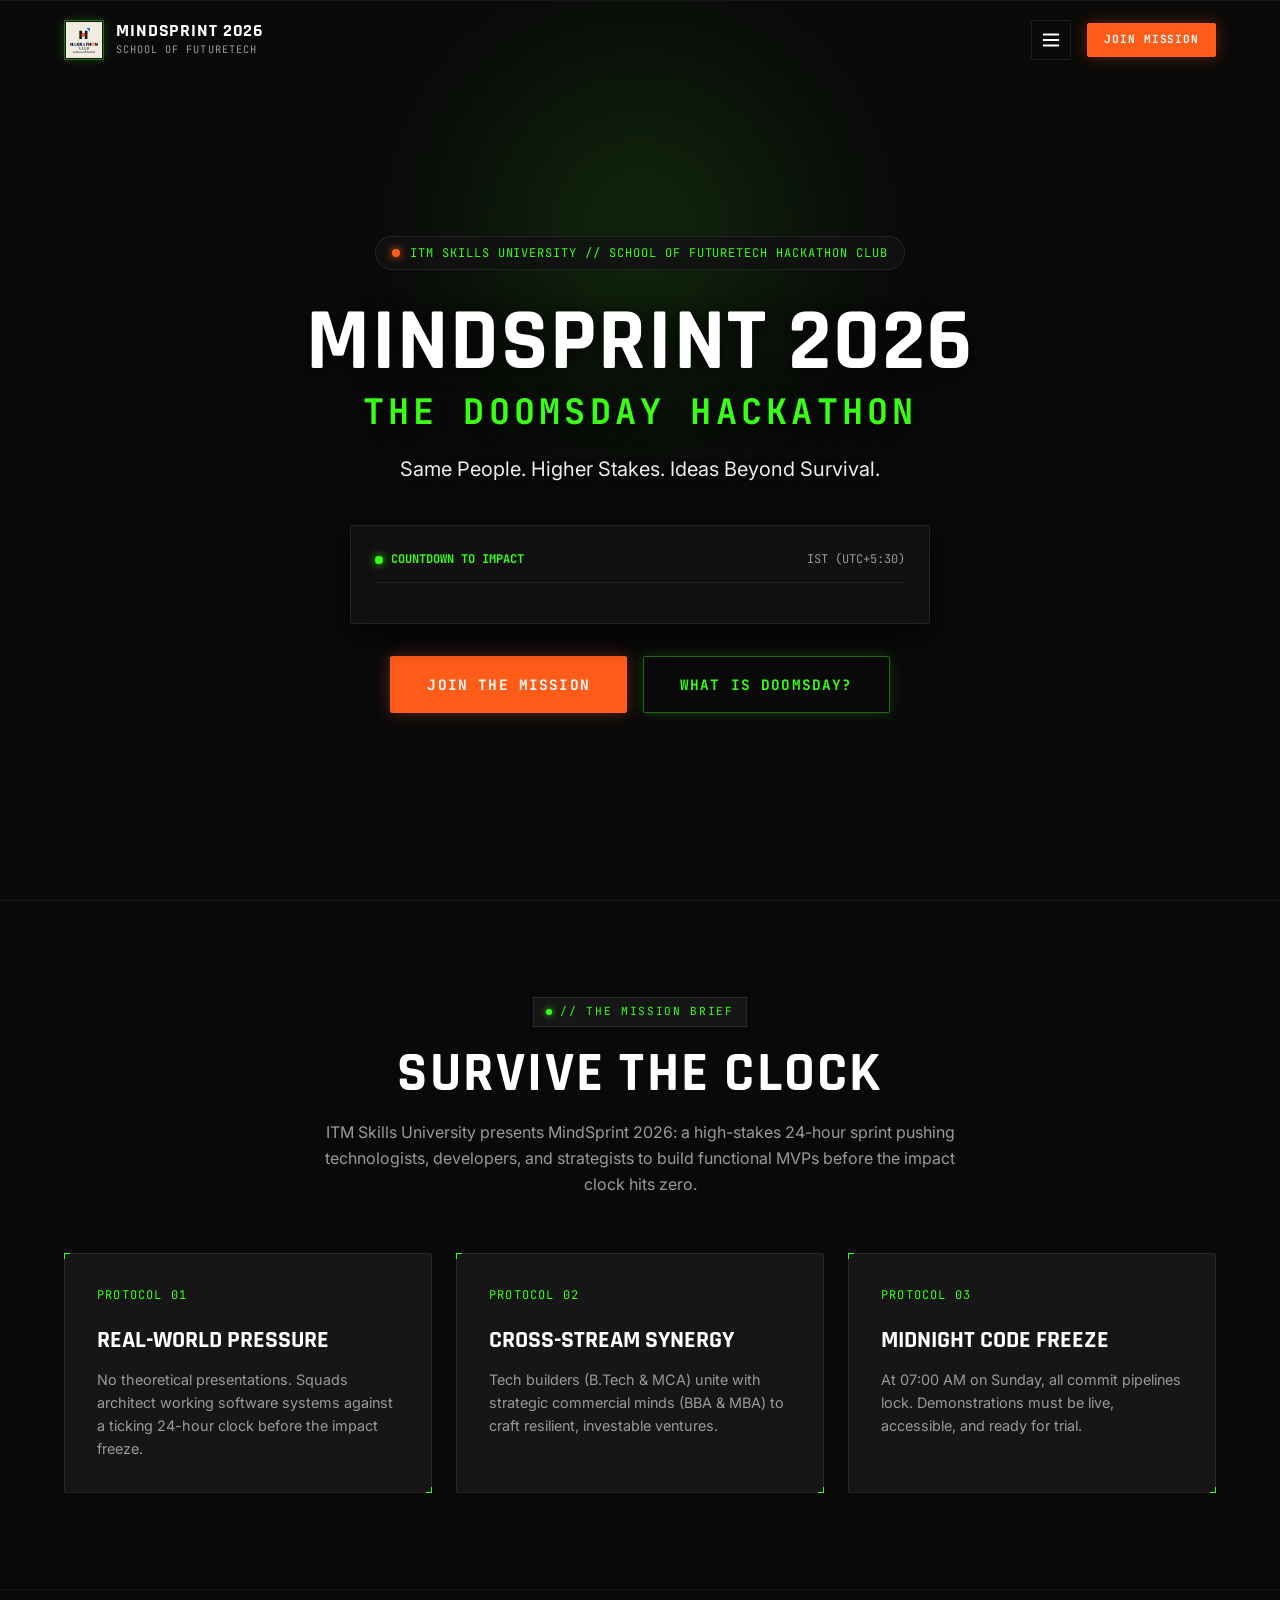
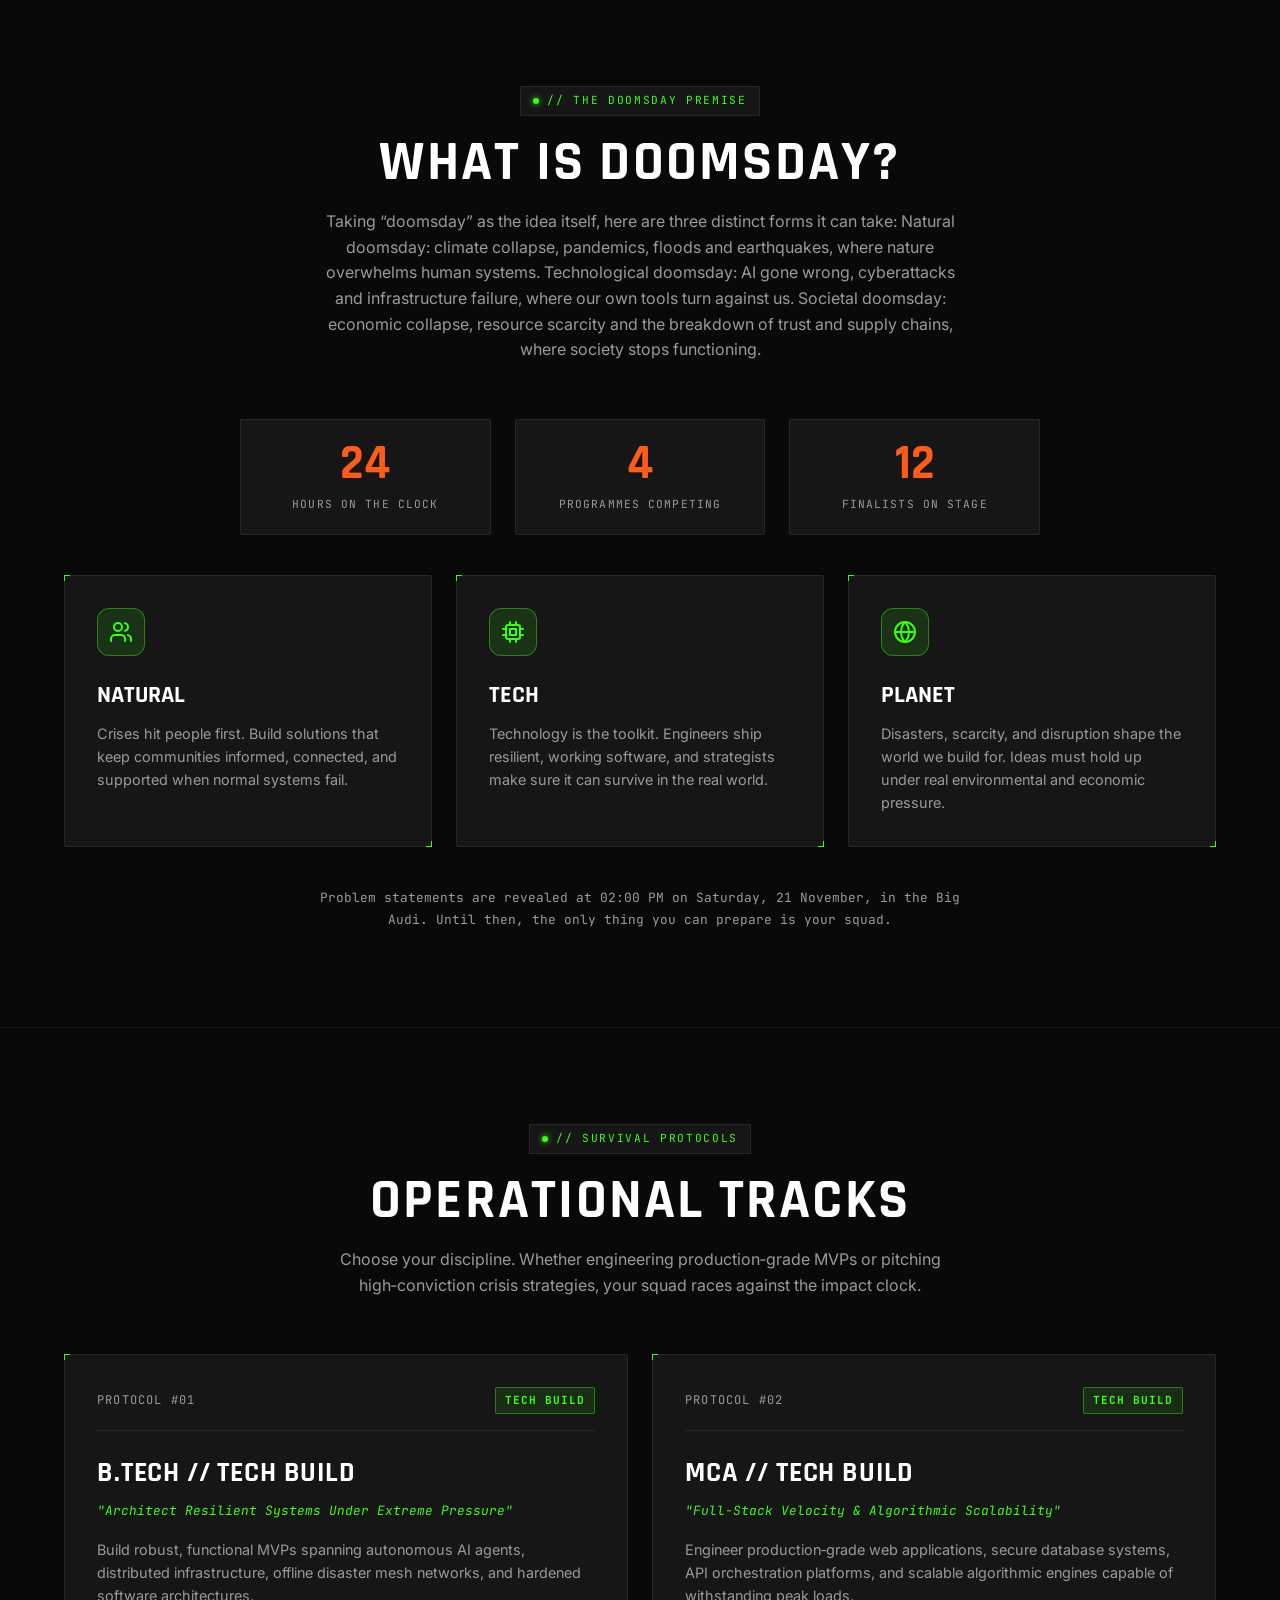
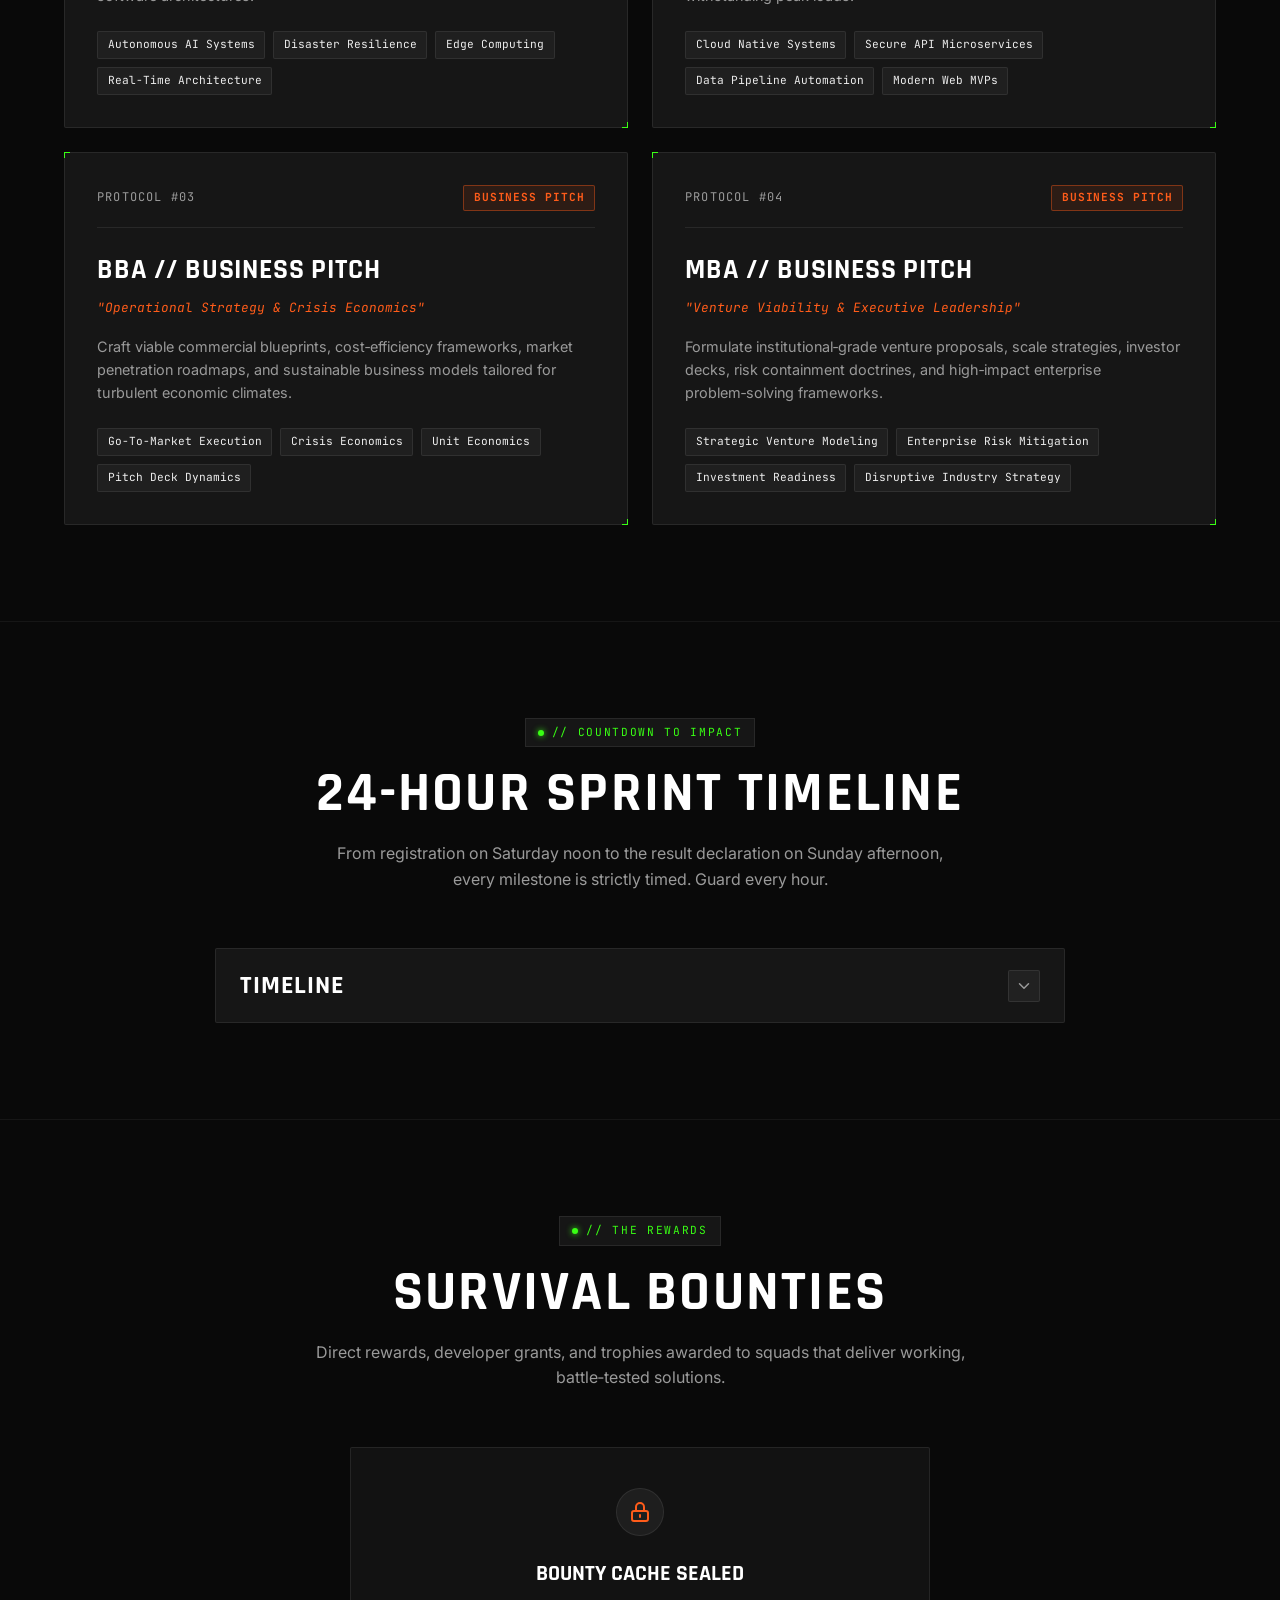
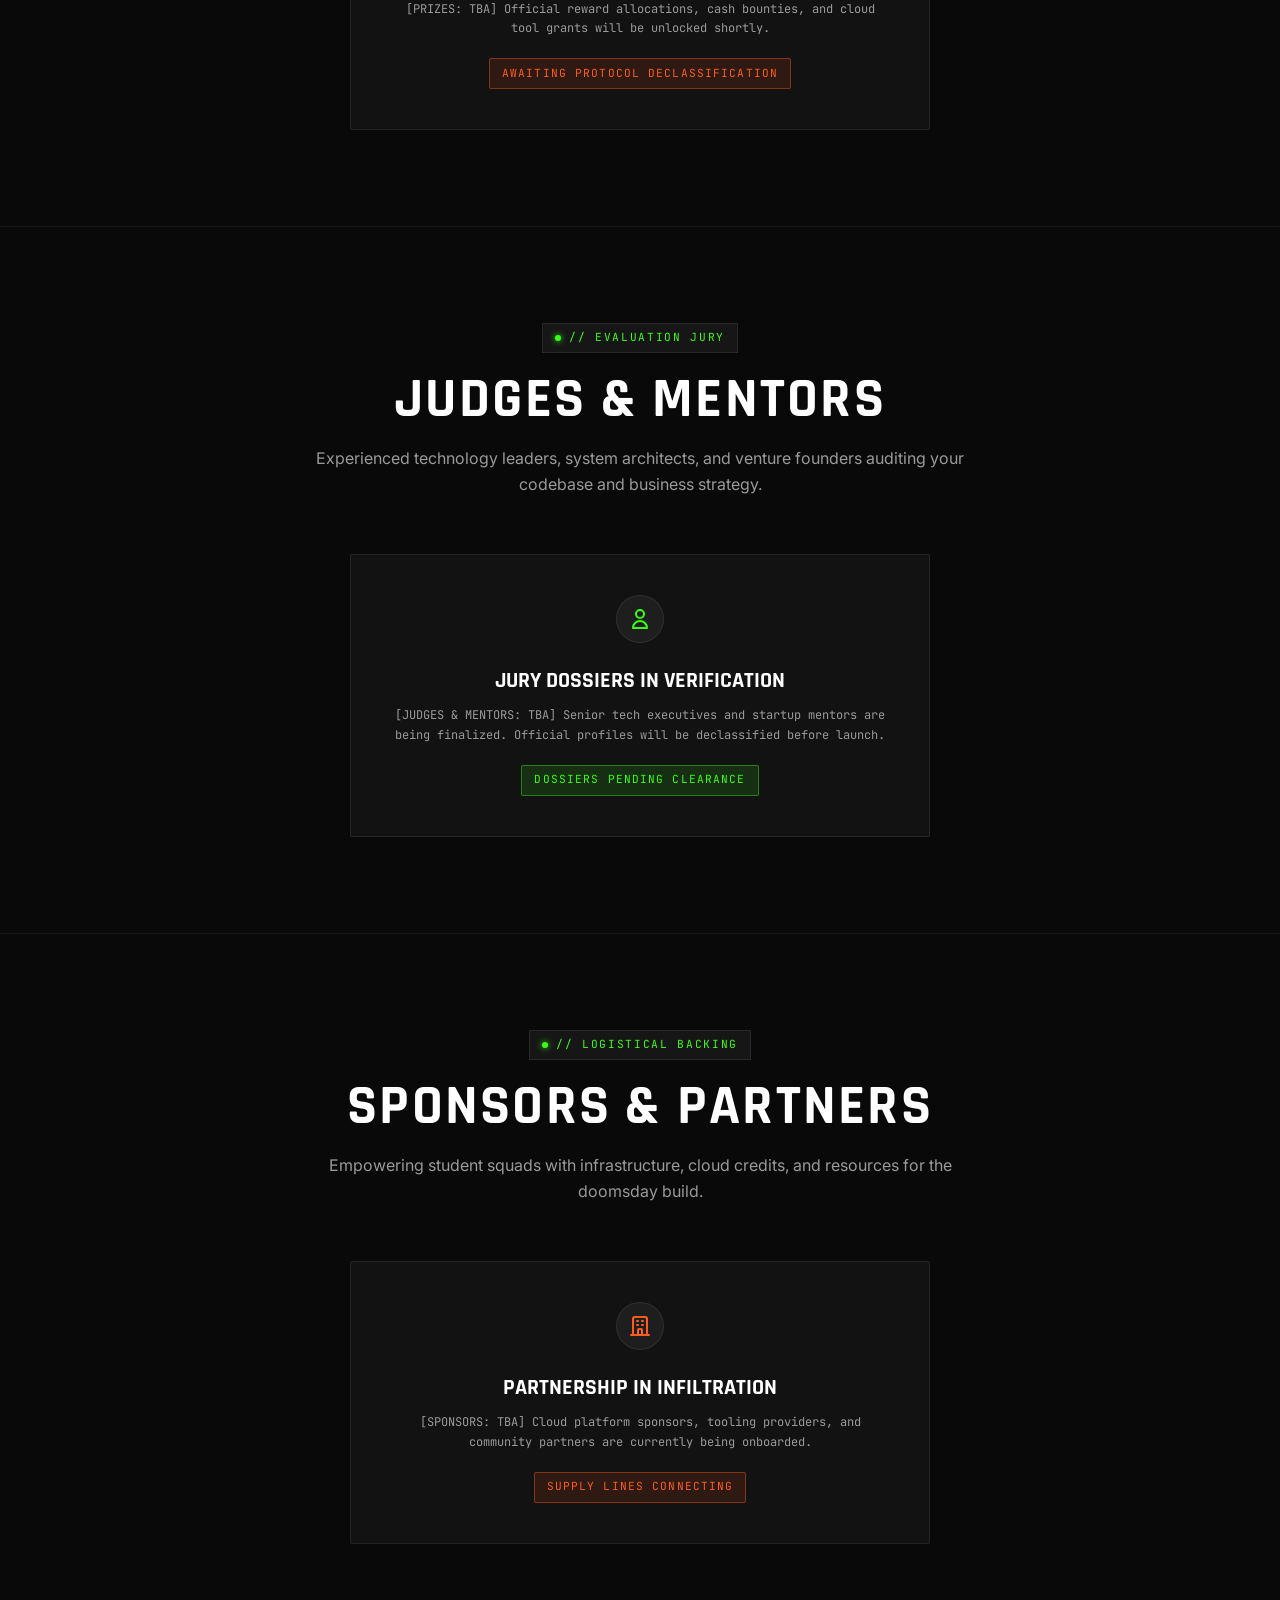
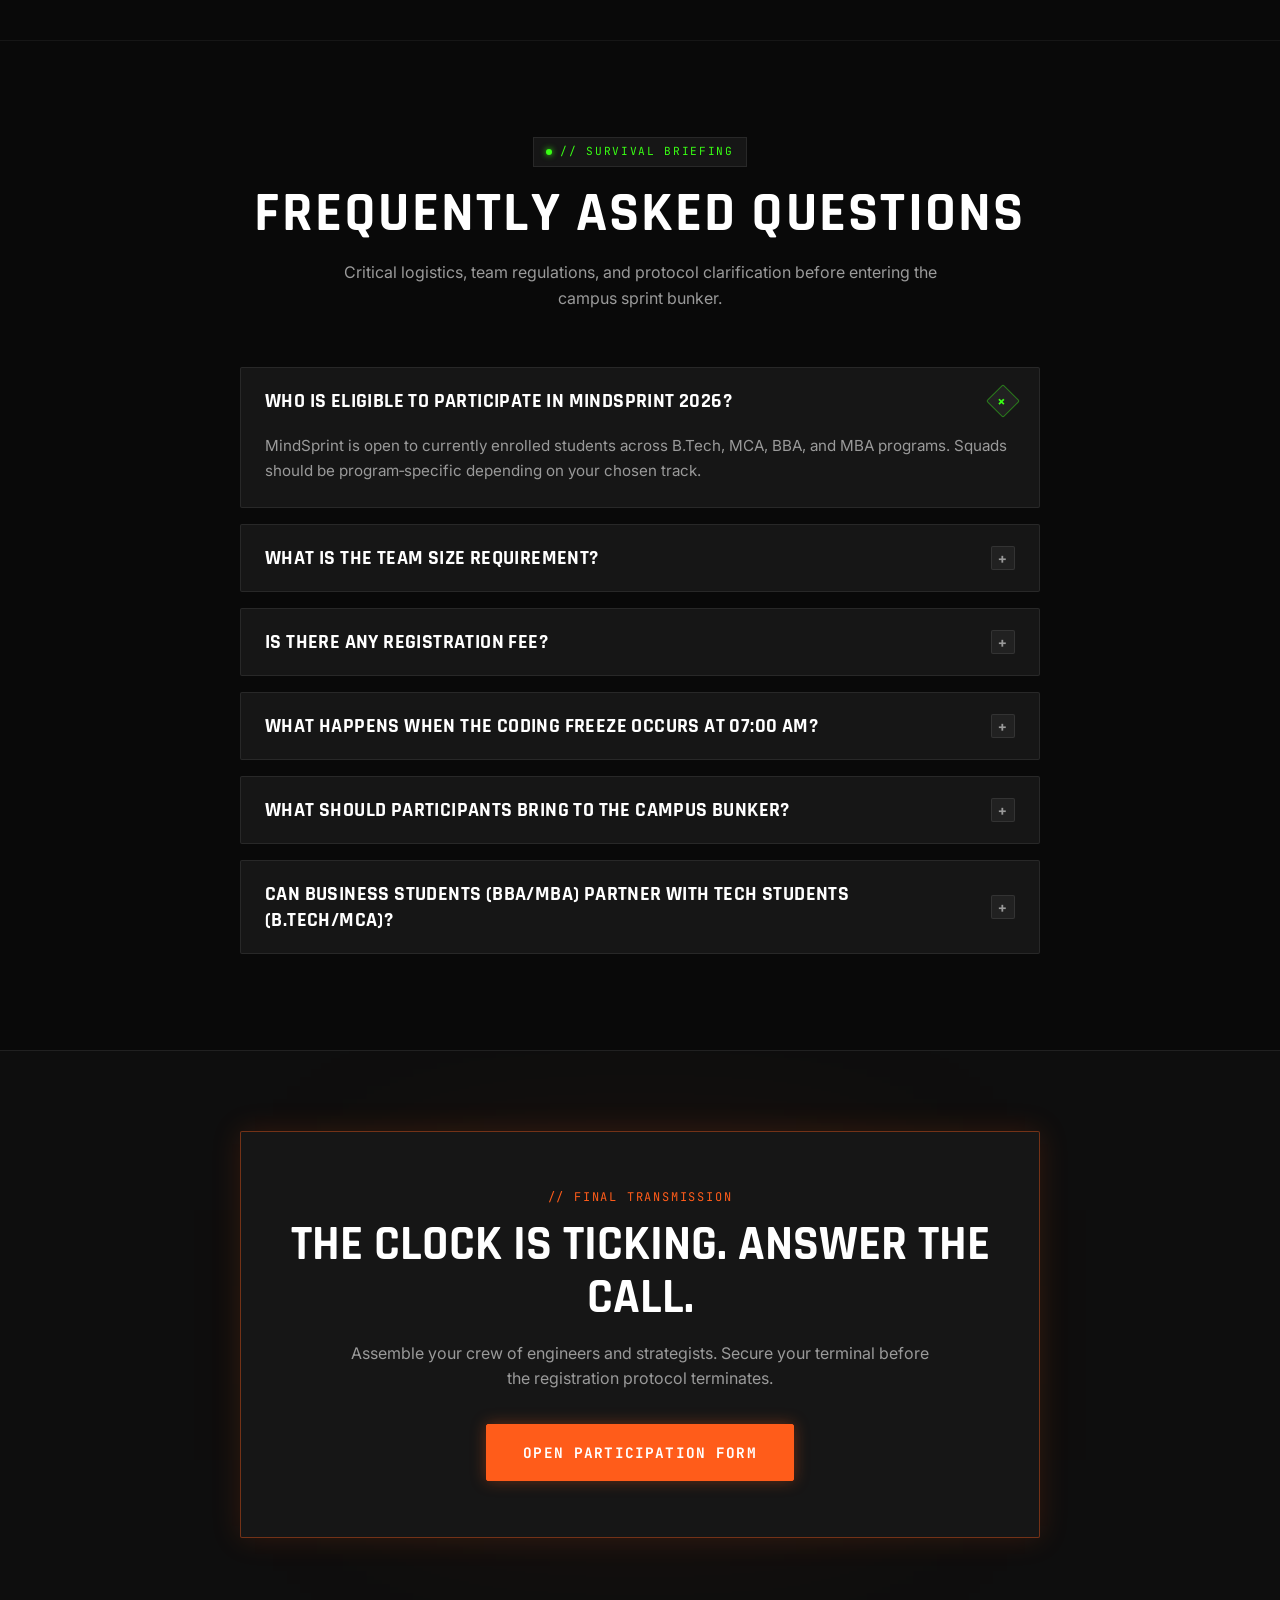
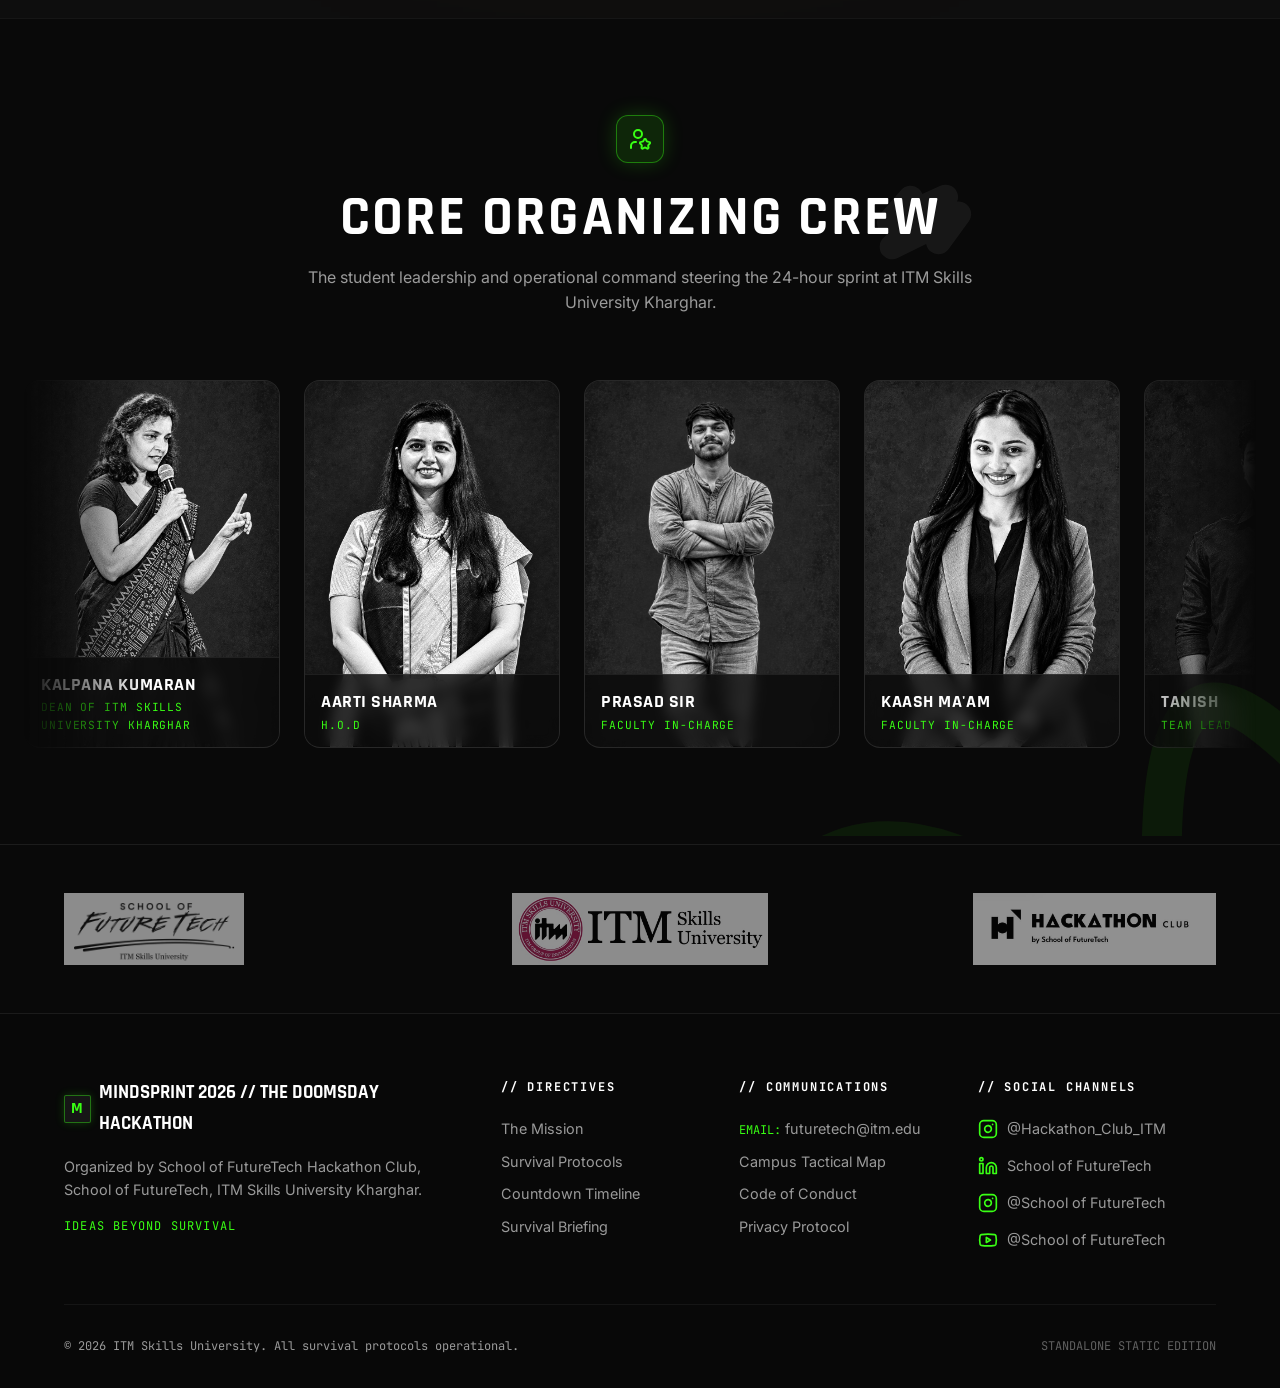
==== commit 8f9173fd: "resolved merge conflict in styles.css" ====
--- a/index.html
+++ b/index.html
@@ -6,6 +6,7 @@
   <title>MINDSPRINT 2026 // The Doomsday Hackathon — ITM Skills University</title>
   <meta name="description" content="Humanity. Tech. Planet. One Last Sprint. 24-Hour Code Sprint at ITM Skills University Kharghar." />
   <meta name="theme-color" content="#0a0a0a" />
+  <link rel="icon" type="image/png" href="./IMAGES/Gemini_Generated_Image_oap0adoap0adoap0.png" />
 
   <!-- Google Fonts for Cinematic Typography -->
   <link rel="preconnect" href="https://fonts.googleapis.com" />
@@ -190,8 +191,11 @@
           </div>
           <h2 class="section-title">WHAT IS DOOMSDAY?</h2>
           <p class="section-lead">
-            Doomsday is the theme of MindSprint 2026: a simulated crisis where the clock is running out and the only way forward is to build. Every squad gets one problem, one deadline, and one shot at a working solution.
-          </p>
+           Taking “doomsday” as the idea itself, here are three distinct forms it can take:
+
+Natural doomsday: climate collapse, pandemics, floods and earthquakes, where nature overwhelms human systems.
+Technological doomsday: AI gone wrong, cyberattacks and infrastructure failure, where our own tools turn against us.
+Societal doomsday: economic collapse, resource scarcity and the breakdown of trust and supply chains, where society stops functioning. </p>
         </div>
 
         <div class="doomsday-stats">
@@ -219,7 +223,7 @@
                 <path d="M16 3.13a4 4 0 0 1 0 7.75"/>
               </svg>
             </div>
-            <h3 class="doomsday-card-title">Humanity</h3>
+            <h3 class="doomsday-card-title">Natural</h3>
             <p class="doomsday-card-text">
               Crises hit people first. Build solutions that keep communities informed, connected, and supported when normal systems fail.
             </p>
--- a/styles.css
+++ b/styles.css
@@ -56,7 +56,11 @@
   background-color: var(--bg-dark);
   /* Updated background to use the uploaded image with a dark overlay */
   background-image: linear-gradient(rgba(10, 10, 10, 0.4), rgba(10, 10, 10, 0.4)),
-                    url('/IMAGES/2134.jpeg');
+<<<<<<< HEAD:sample.html/styles.css
+                    url('/IMAGES/backdrop1.jpeg');
+=======
+                    url('./IMAGES/2134.jpeg');
+>>>>>>> 41072573690189cbb8f2101c3d73c239424ce8e3:styles.css
   background-size: cover;
   background-position: center;
   background-repeat: no-repeat;
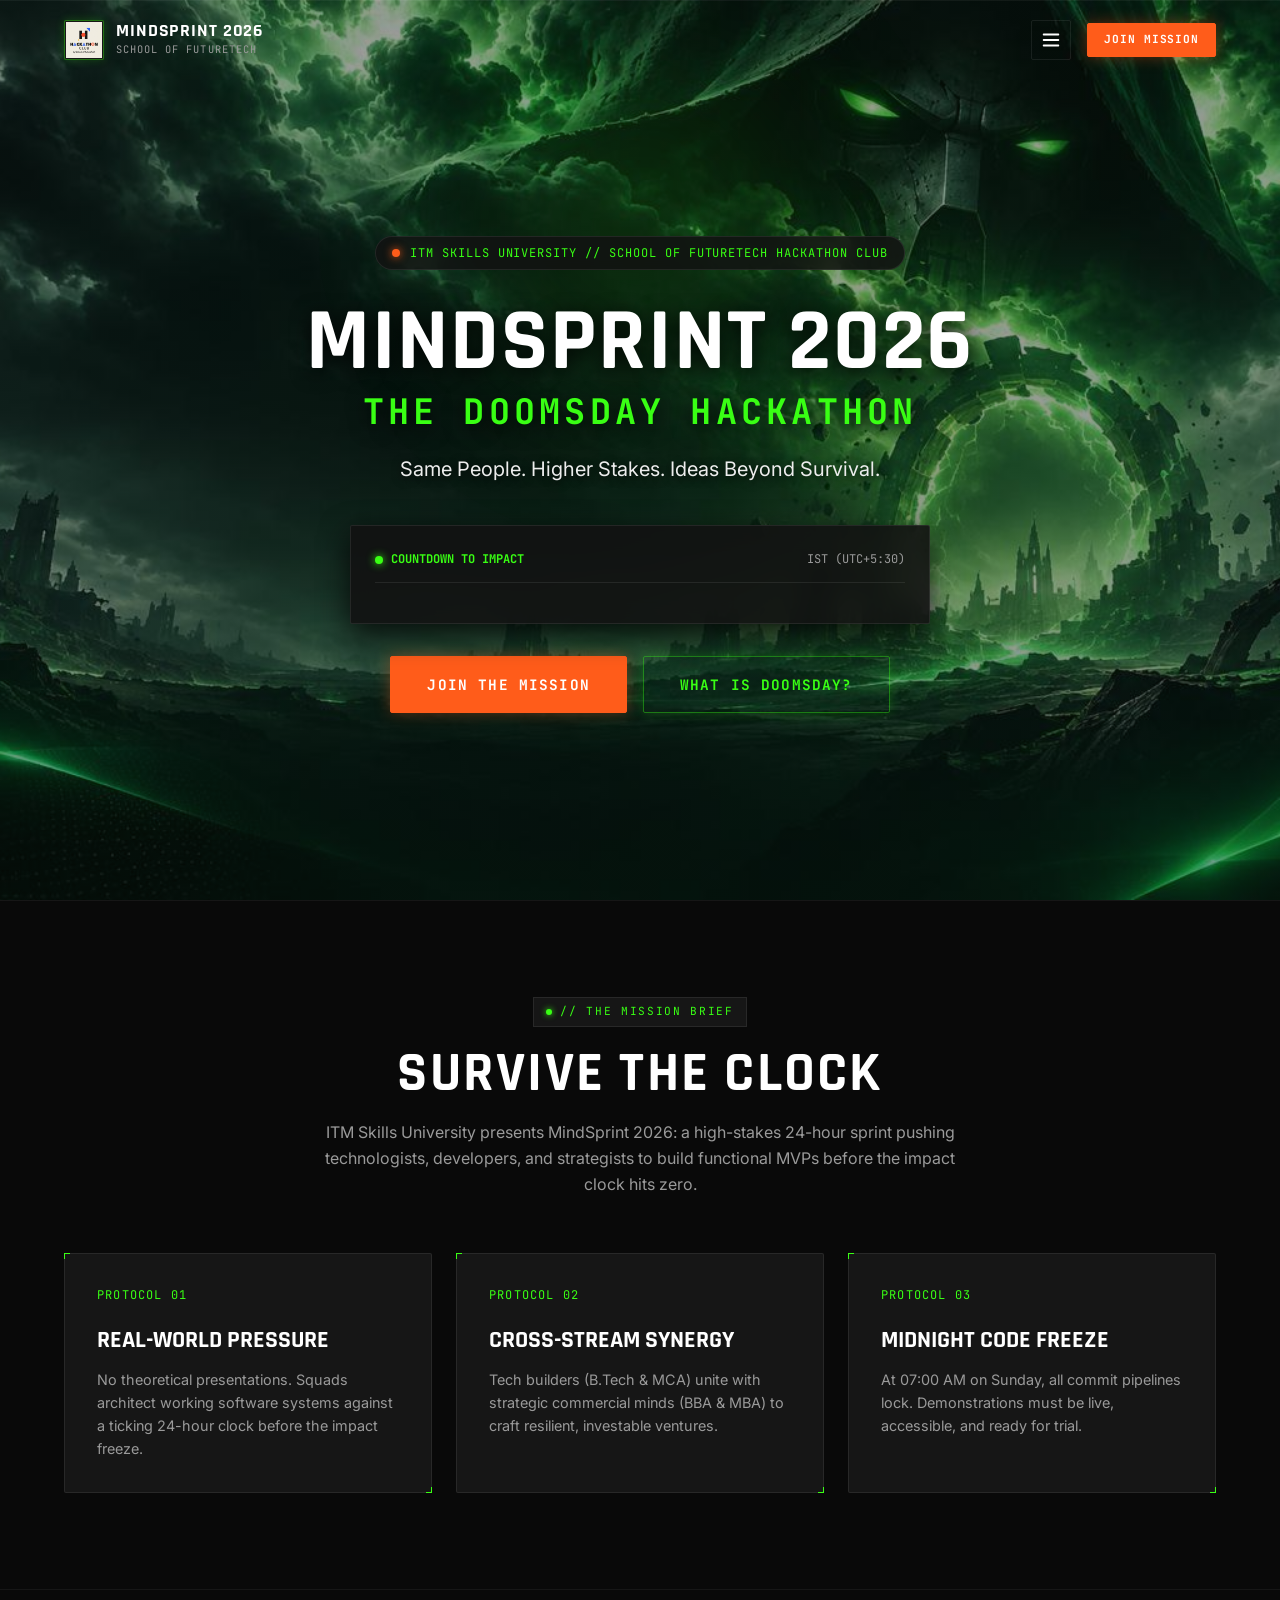
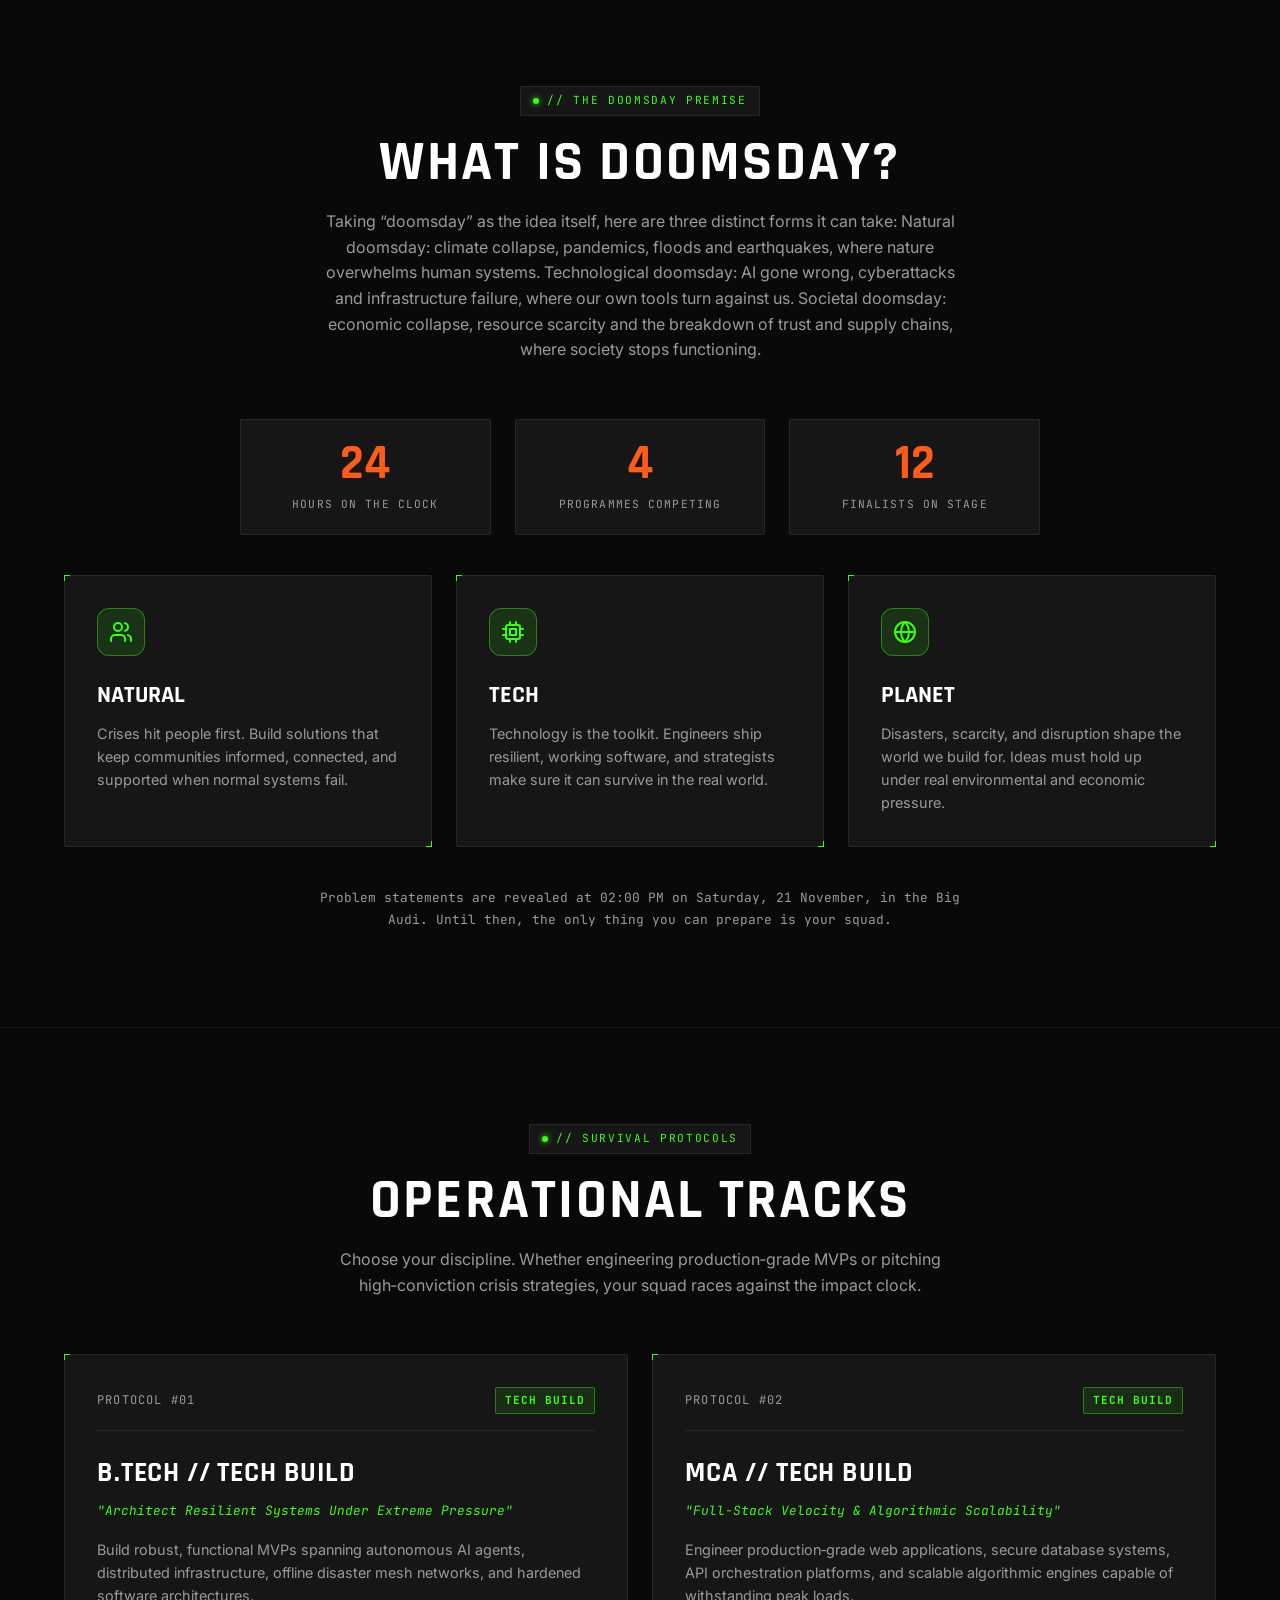
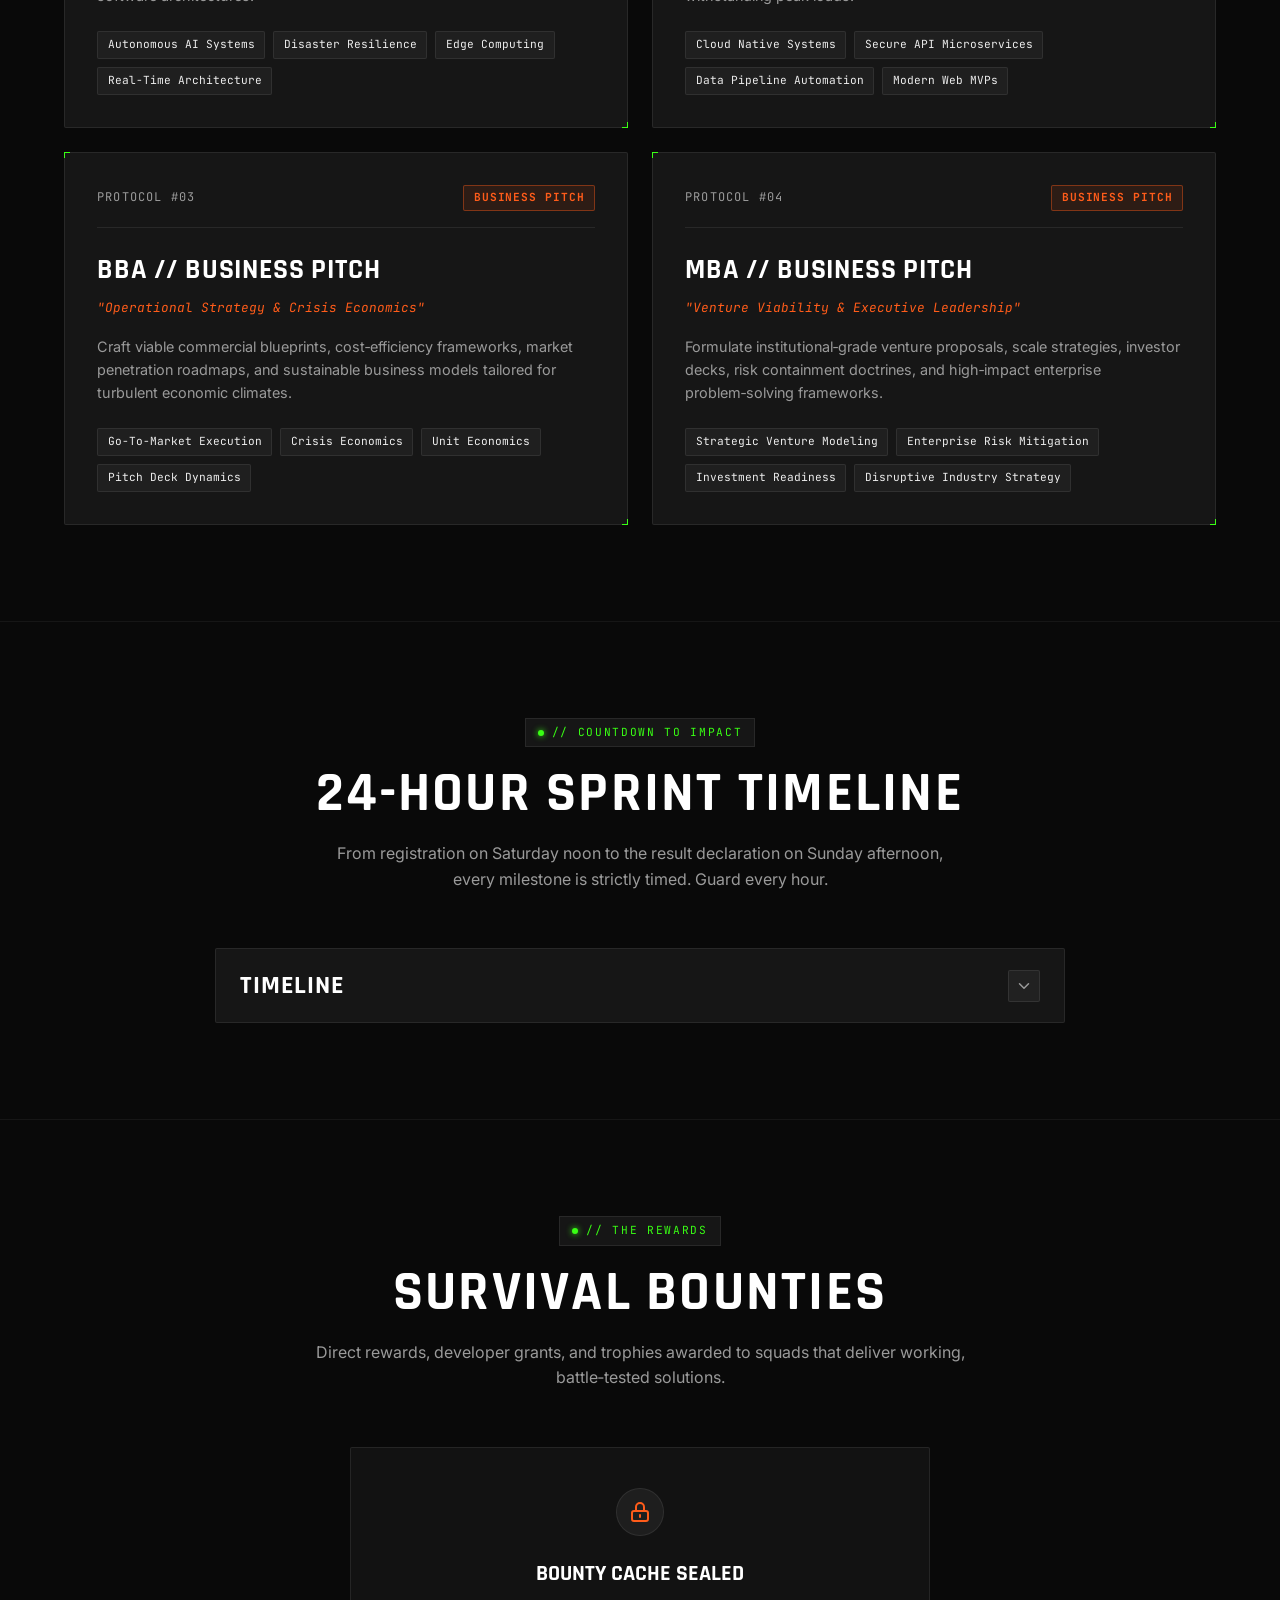
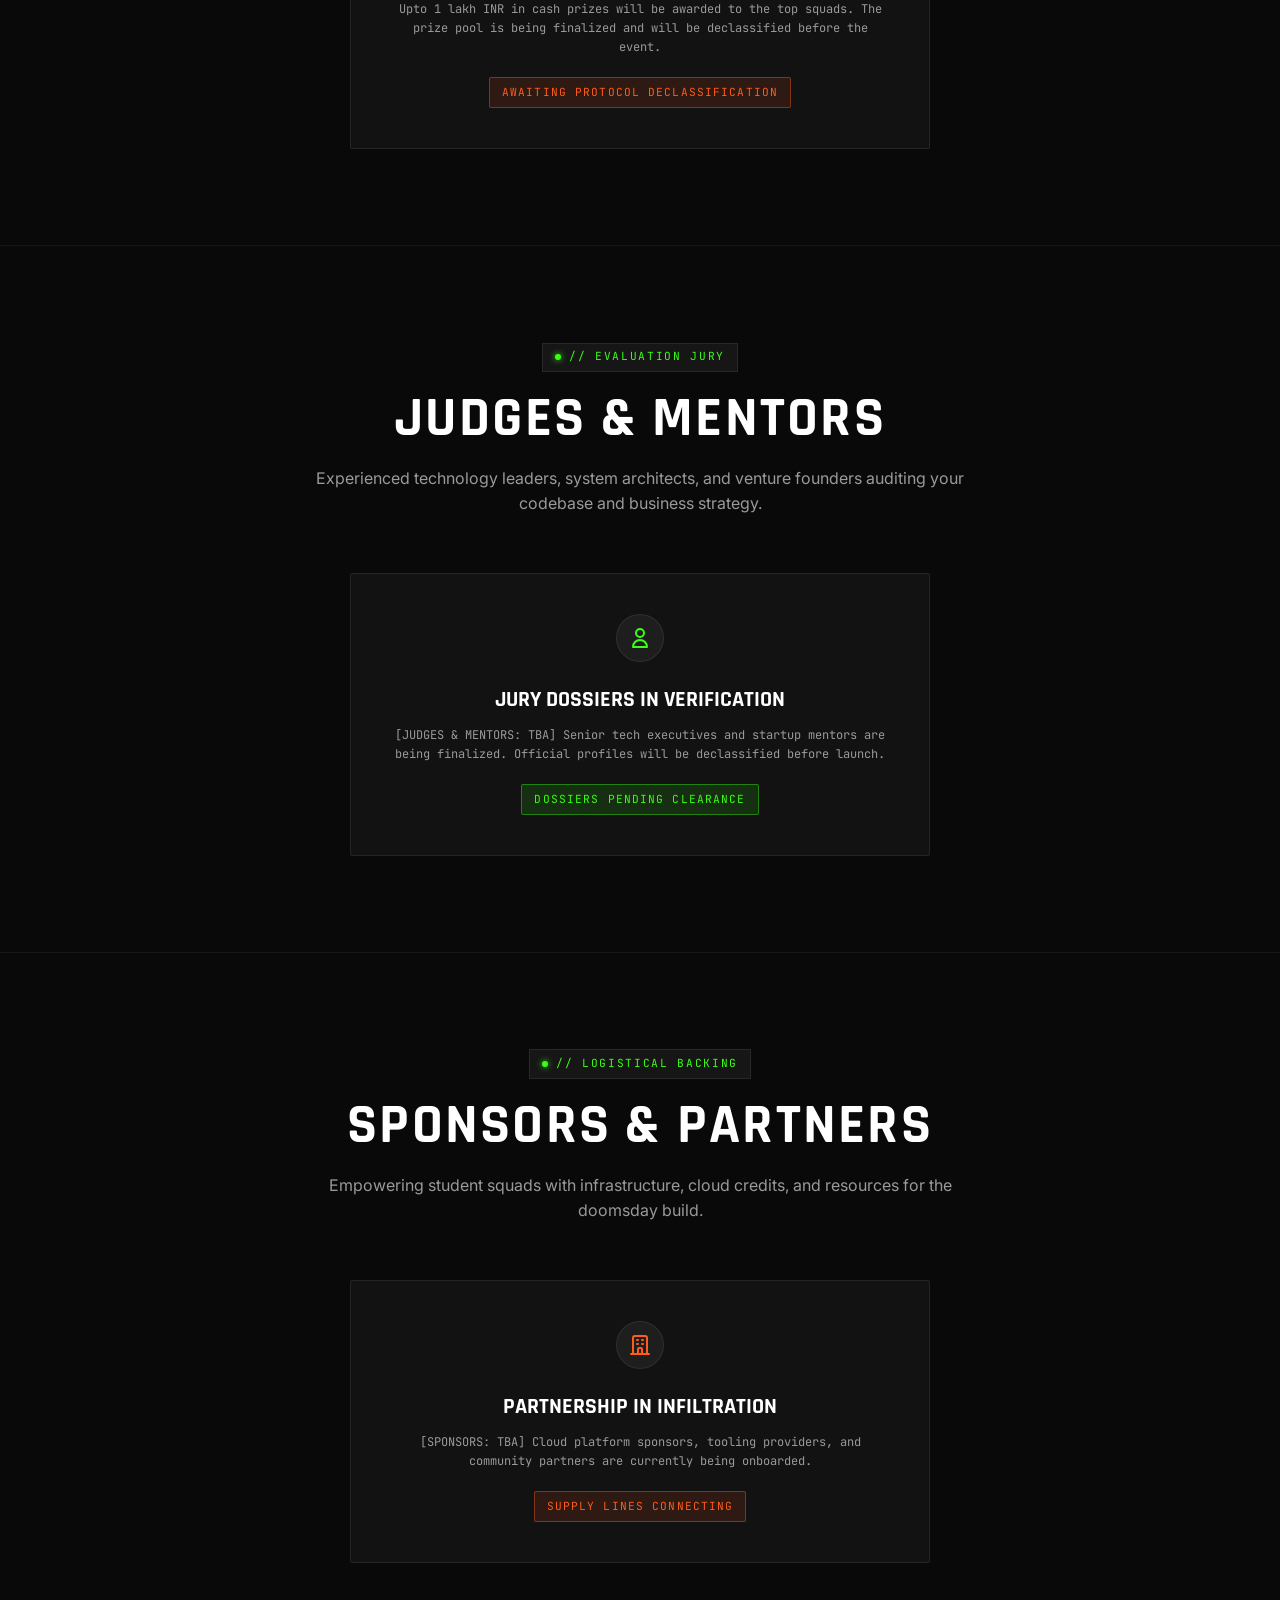
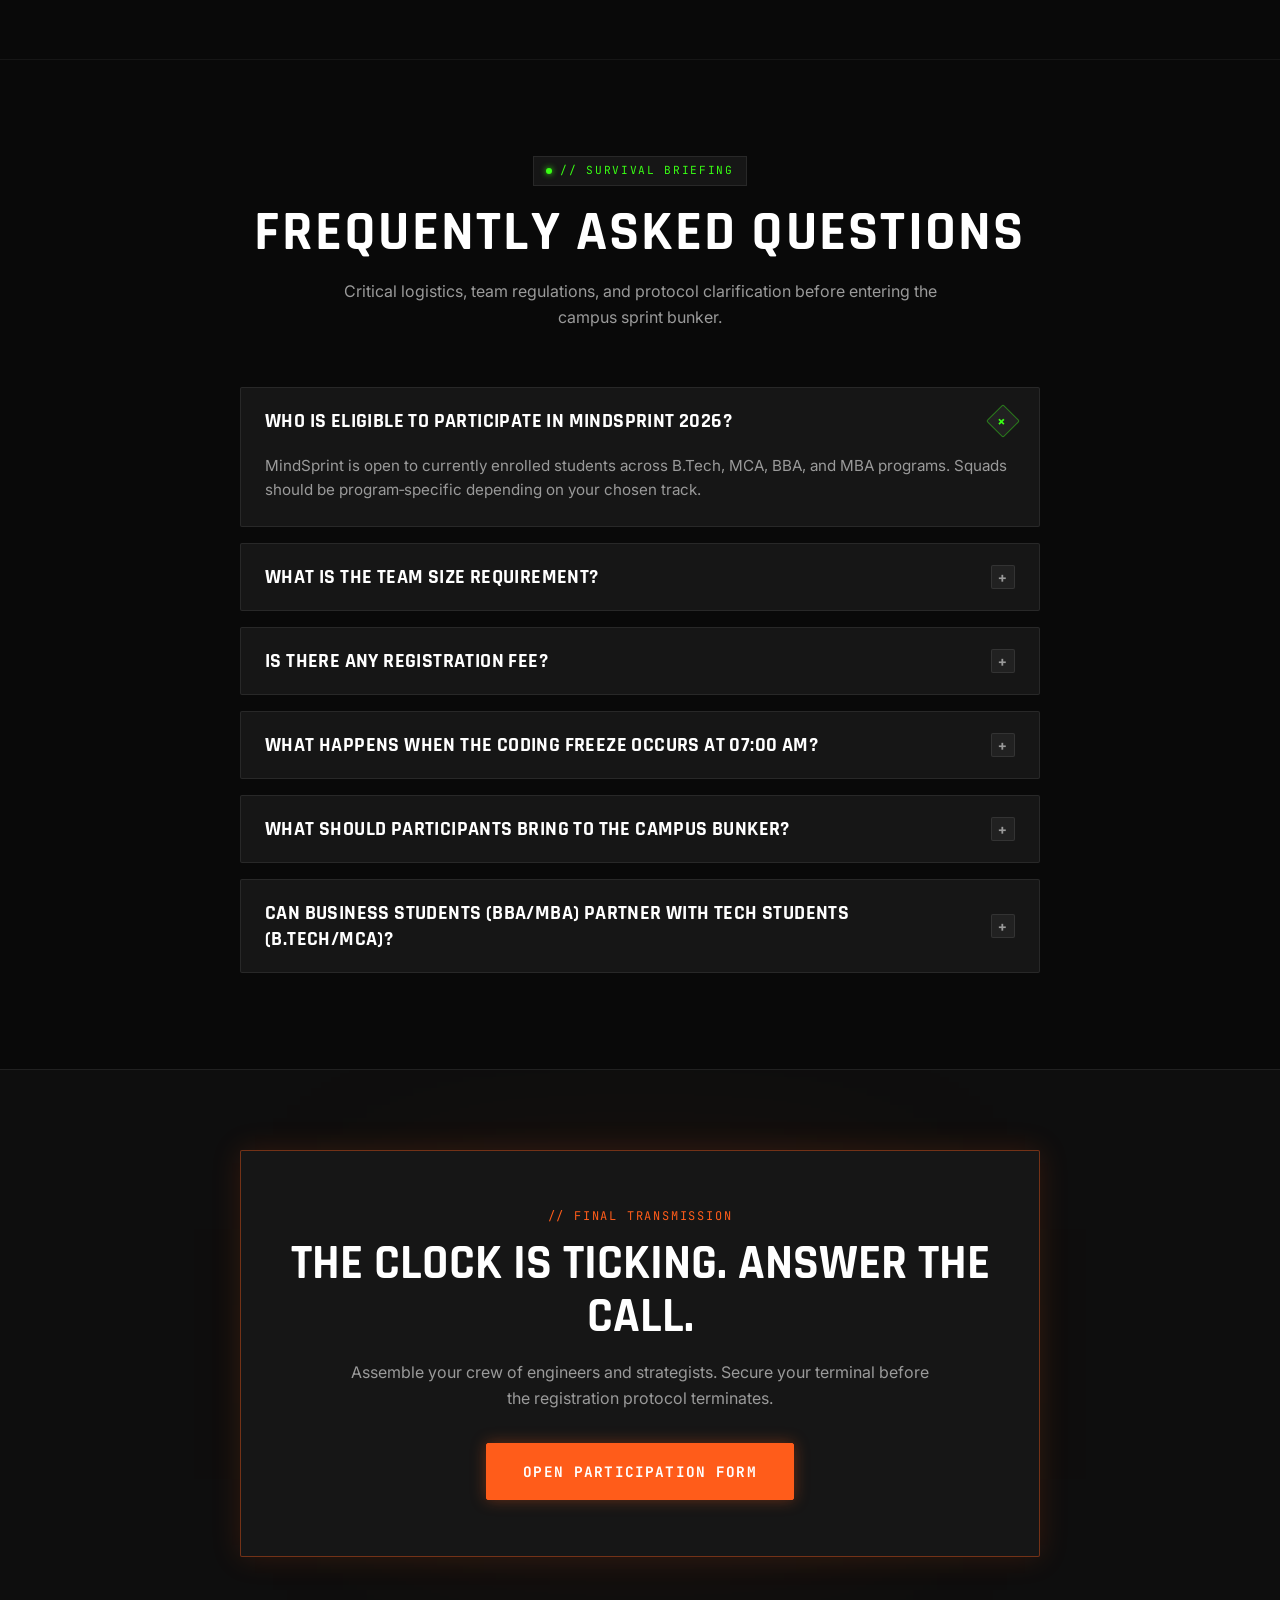
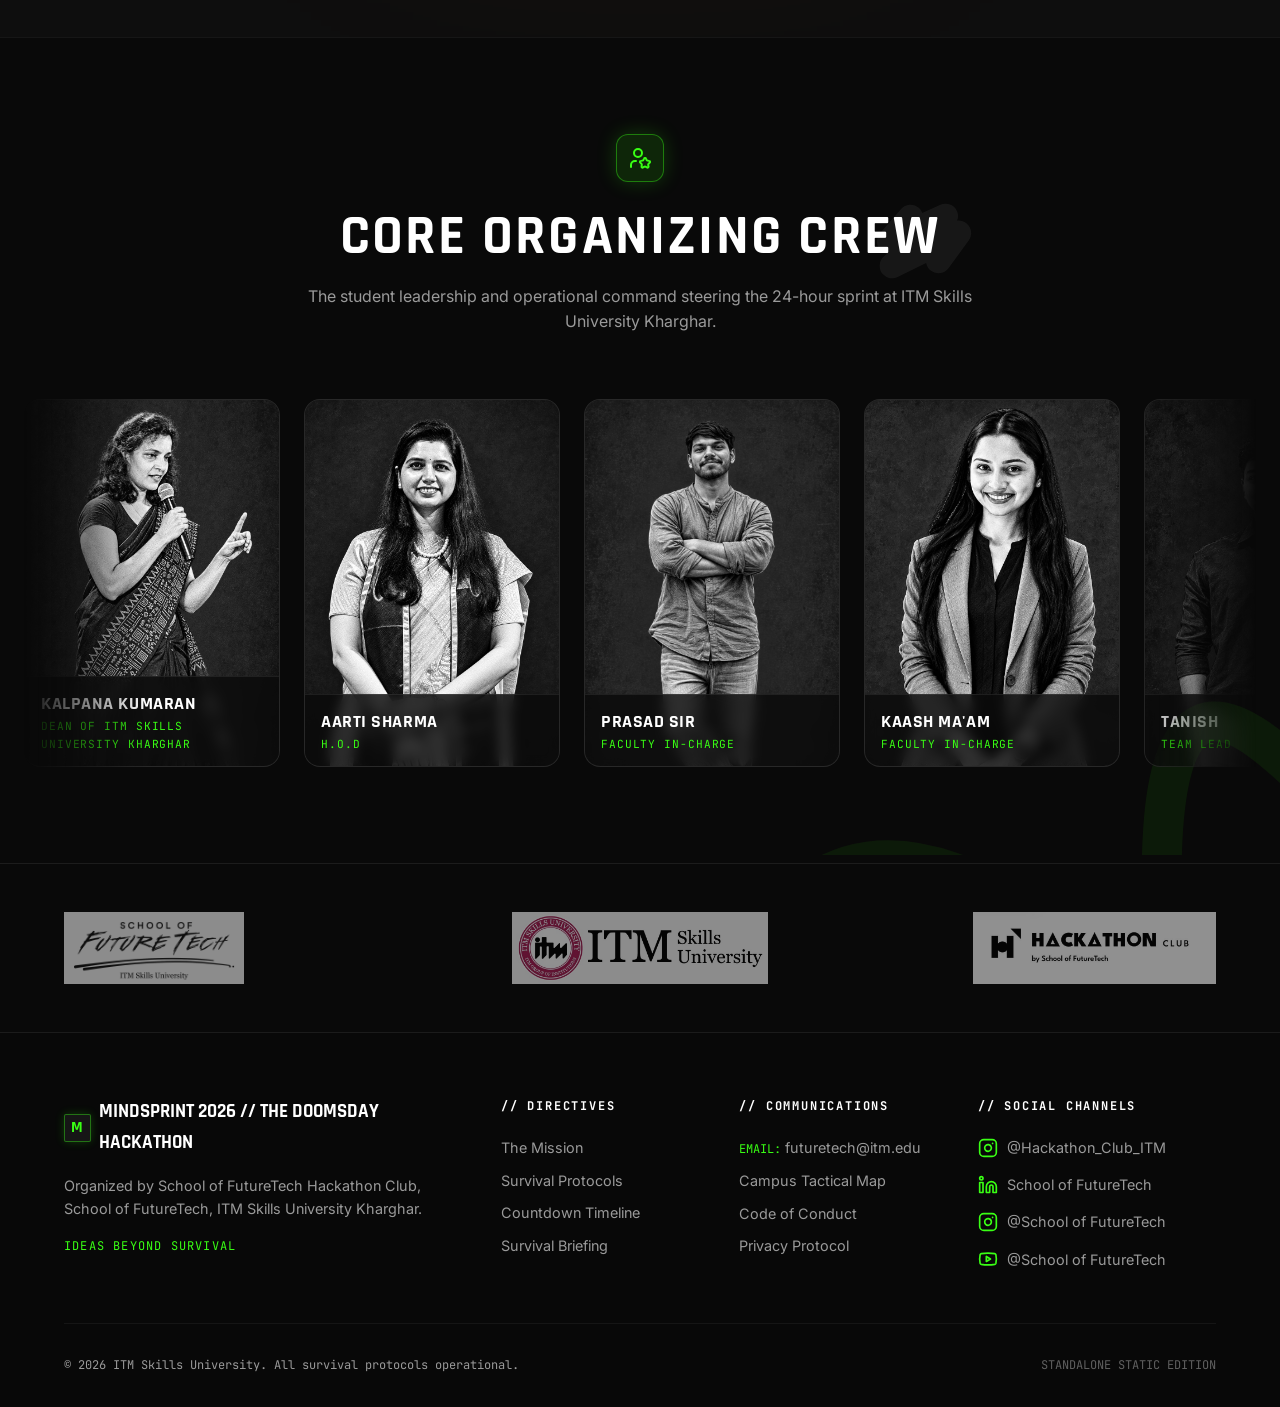
==== commit a3318316: "update website" ====
--- a/index.html
+++ b/index.html
@@ -570,7 +570,7 @@
           </div>
           <h3 class="coming-soon-title">Bounty Cache Sealed</h3>
           <p class="coming-soon-desc">
-            [PRIZES: TBA] Official reward allocations, cash bounties, and cloud tool grants will be unlocked shortly.
+            Upto 1 lakh INR in cash prizes will be awarded to the top squads. The prize pool is being finalized and will be declassified before the event.
           </p>
           <span class="status-pill">Awaiting Protocol Declassification</span>
         </div>
--- a/styles.css
+++ b/styles.css
@@ -54,13 +54,13 @@
 
 body {
   background-color: var(--bg-dark);
-  /* Updated background to use the uploaded image with a dark overlay */
-  background-image: linear-gradient(rgba(10, 10, 10, 0.4), rgba(10, 10, 10, 0.4)),
-<<<<<<< HEAD:sample.html/styles.css
-                    url('/IMAGES/backdrop1.jpeg');
-=======
-                    url('./IMAGES/2134.jpeg');
->>>>>>> 41072573690189cbb8f2101c3d73c239424ce8e3:styles.css
+  background-image:
+    linear-gradient(
+      rgba(10, 10, 10, 0.4),
+      rgba(10, 10, 10, 0.4)
+    ),
+    url("/IMAGES/backdrop1.jpeg");
+
   background-size: cover;
   background-position: center;
   background-repeat: no-repeat;
@@ -72,7 +72,6 @@
   overflow-x: hidden;
   -webkit-font-smoothing: antialiased;
 }
-
 /* ------------------------------------------------- Selection & focus */
 ::selection {
   background: rgba(57, 255, 20, 0.25);
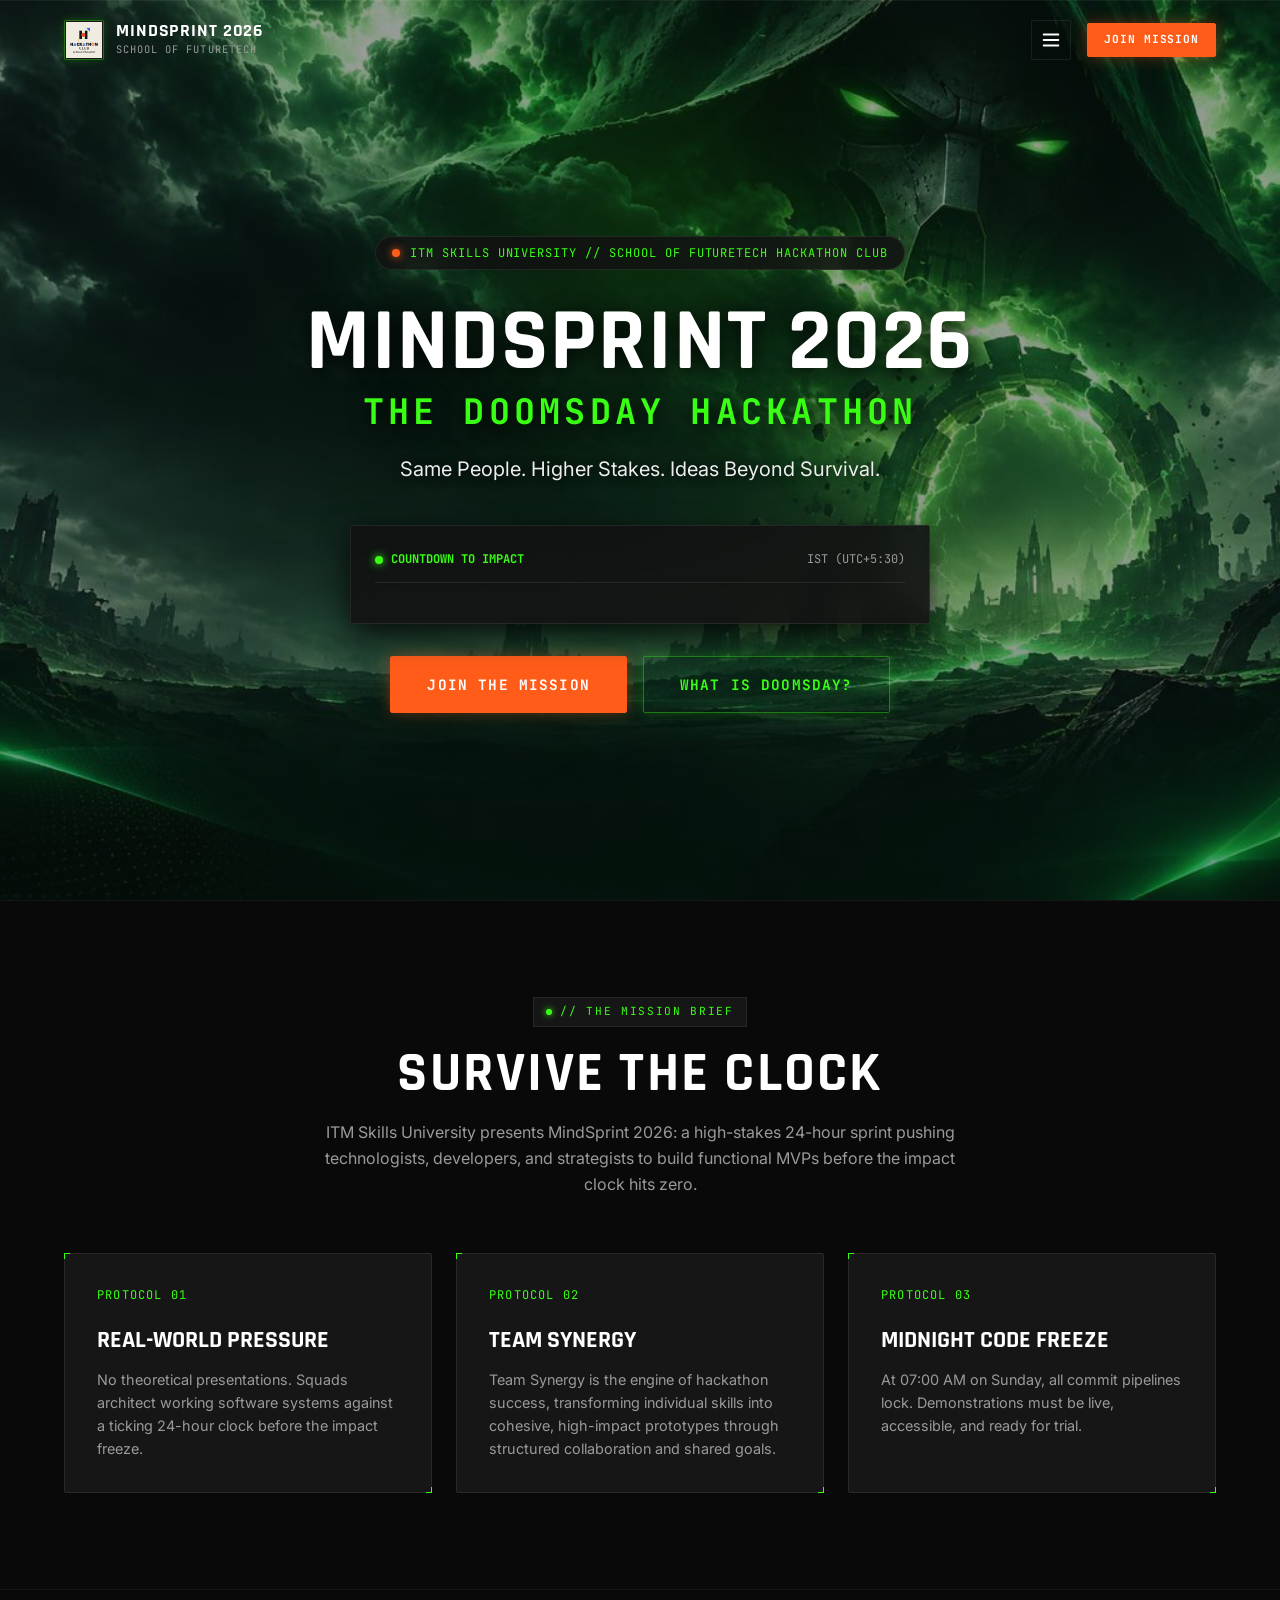
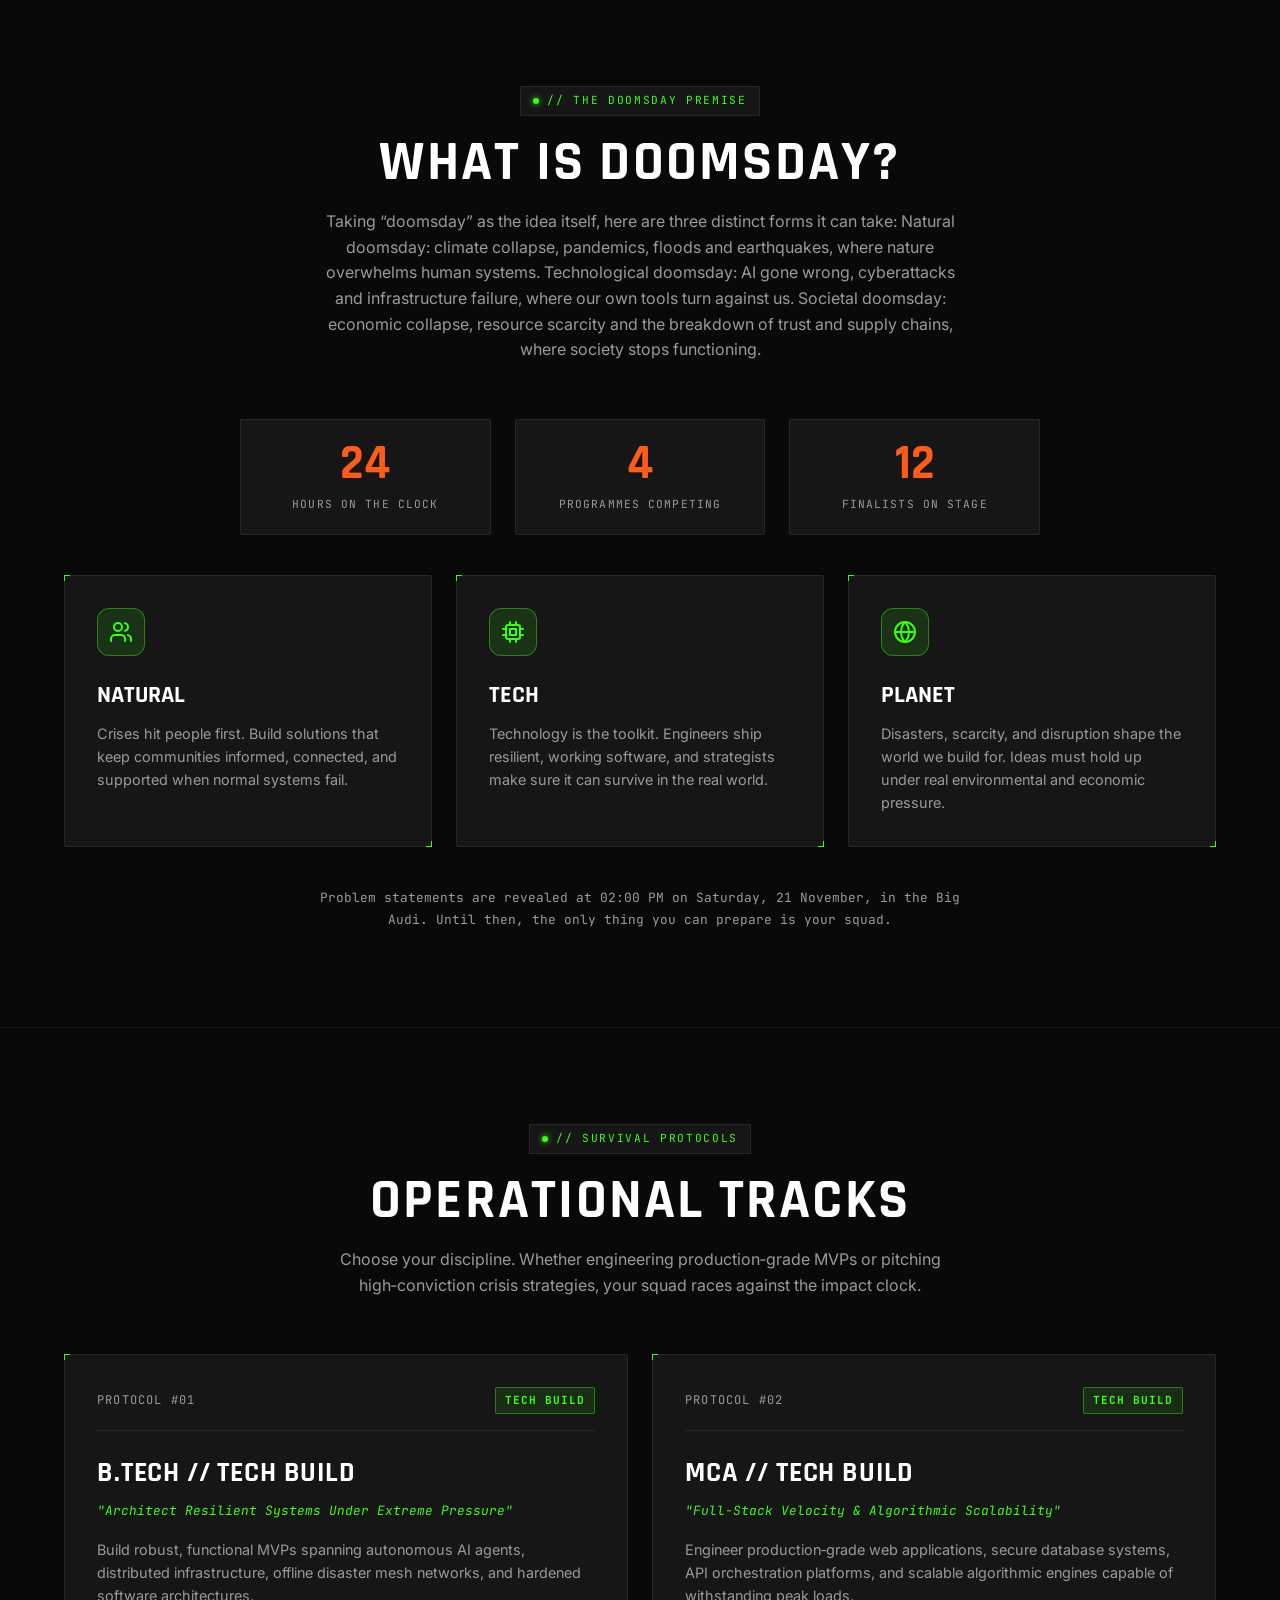
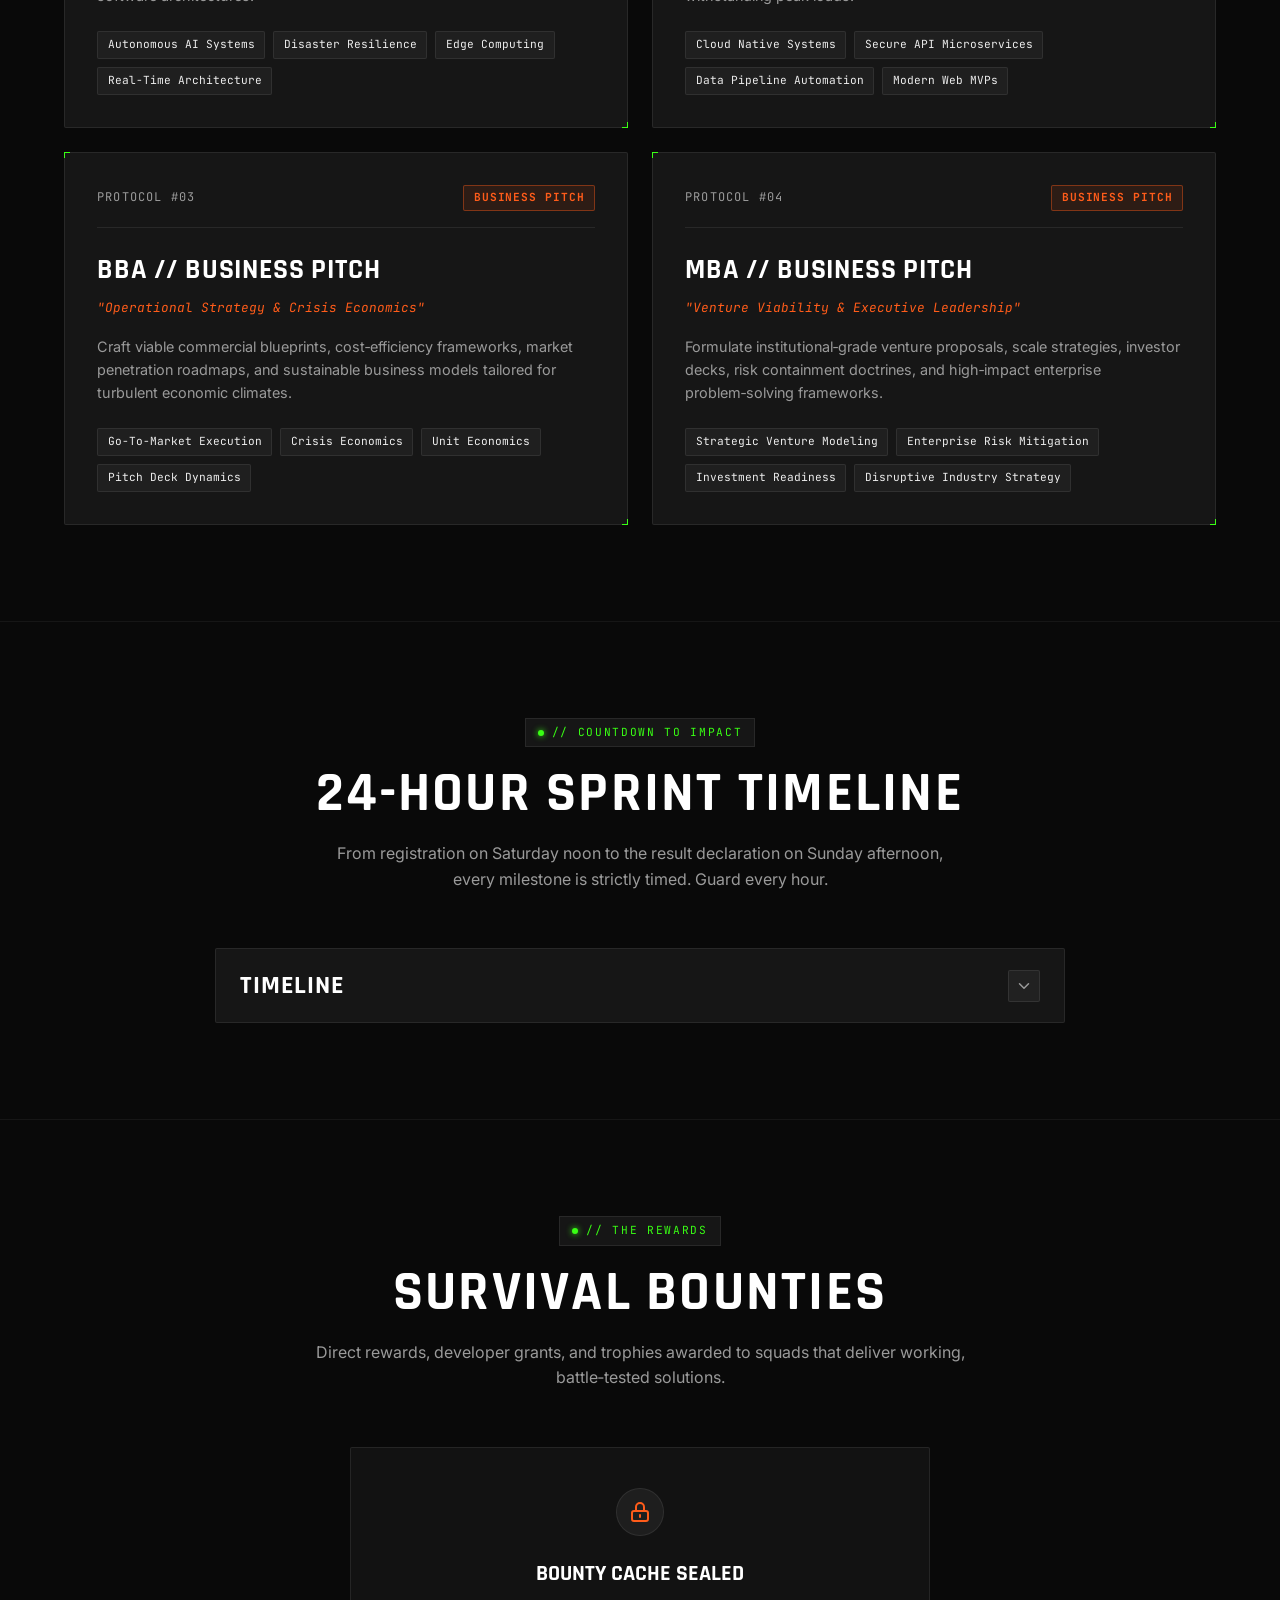
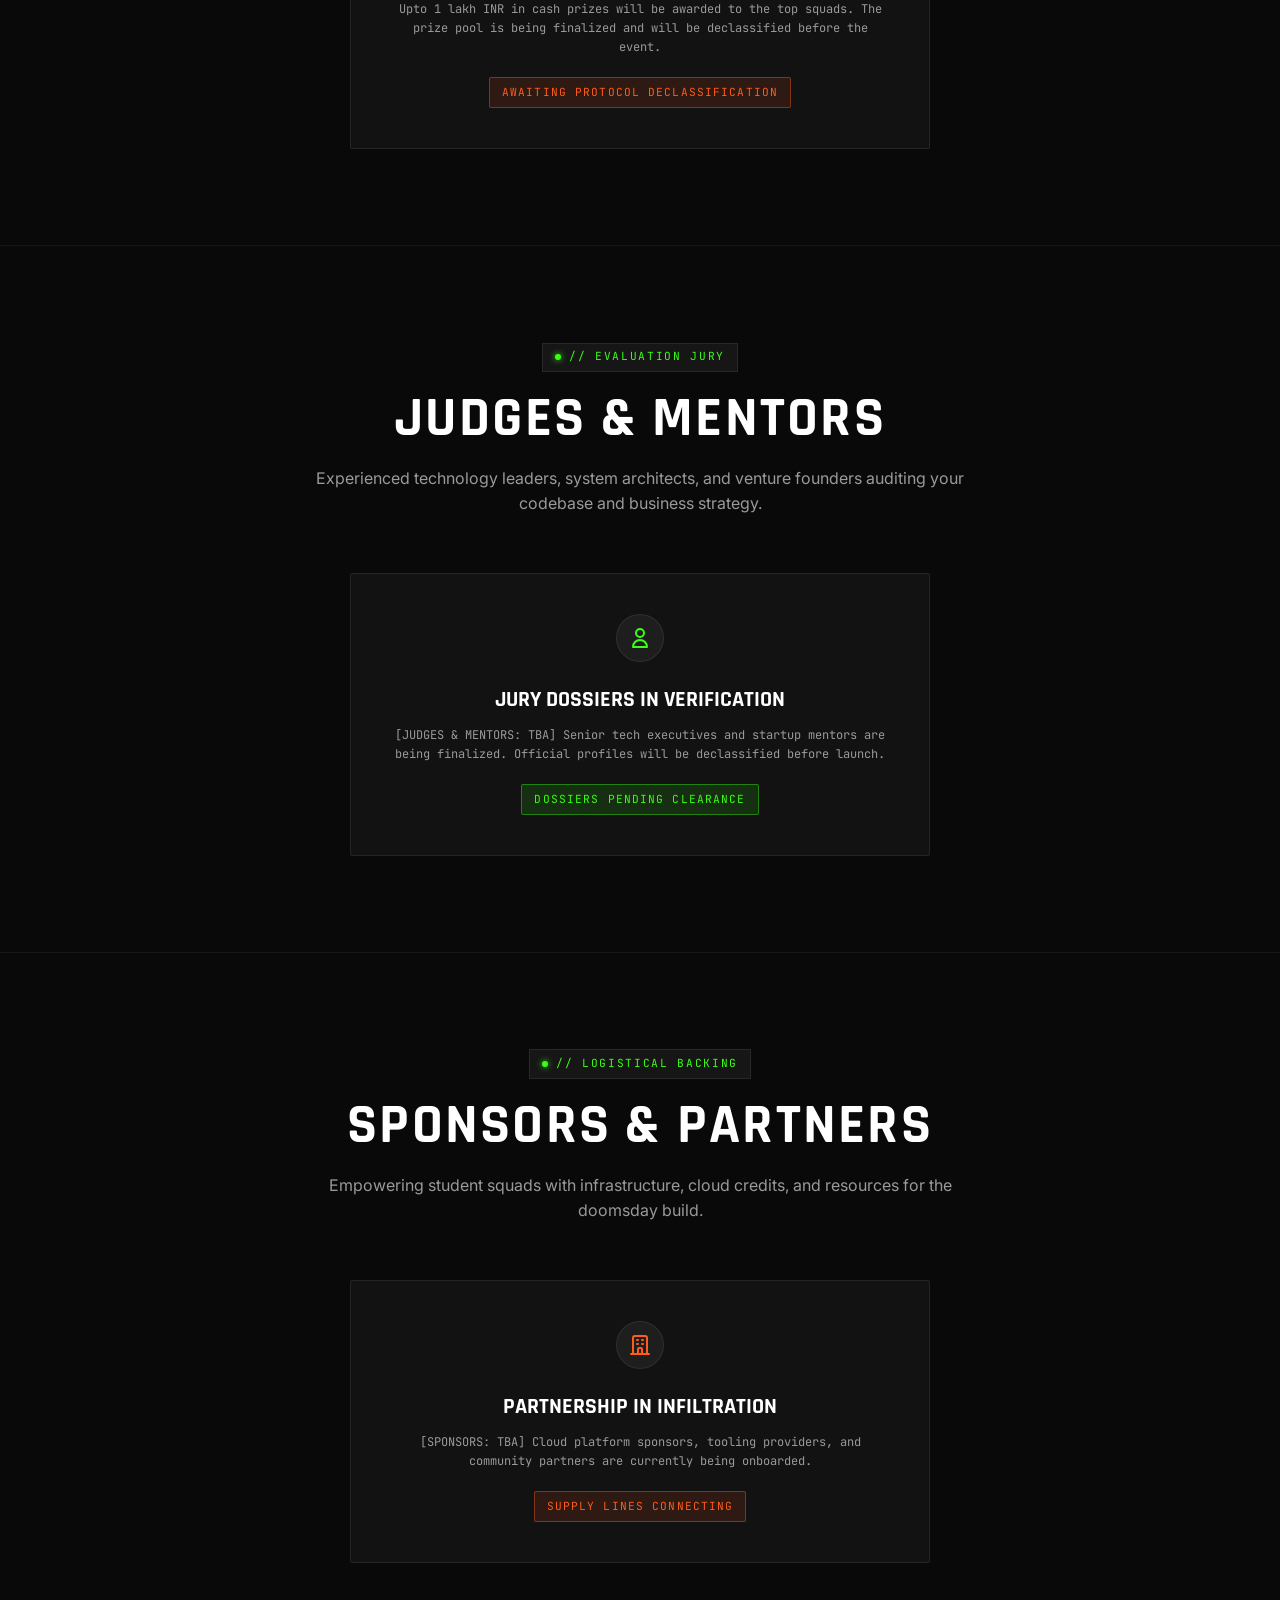
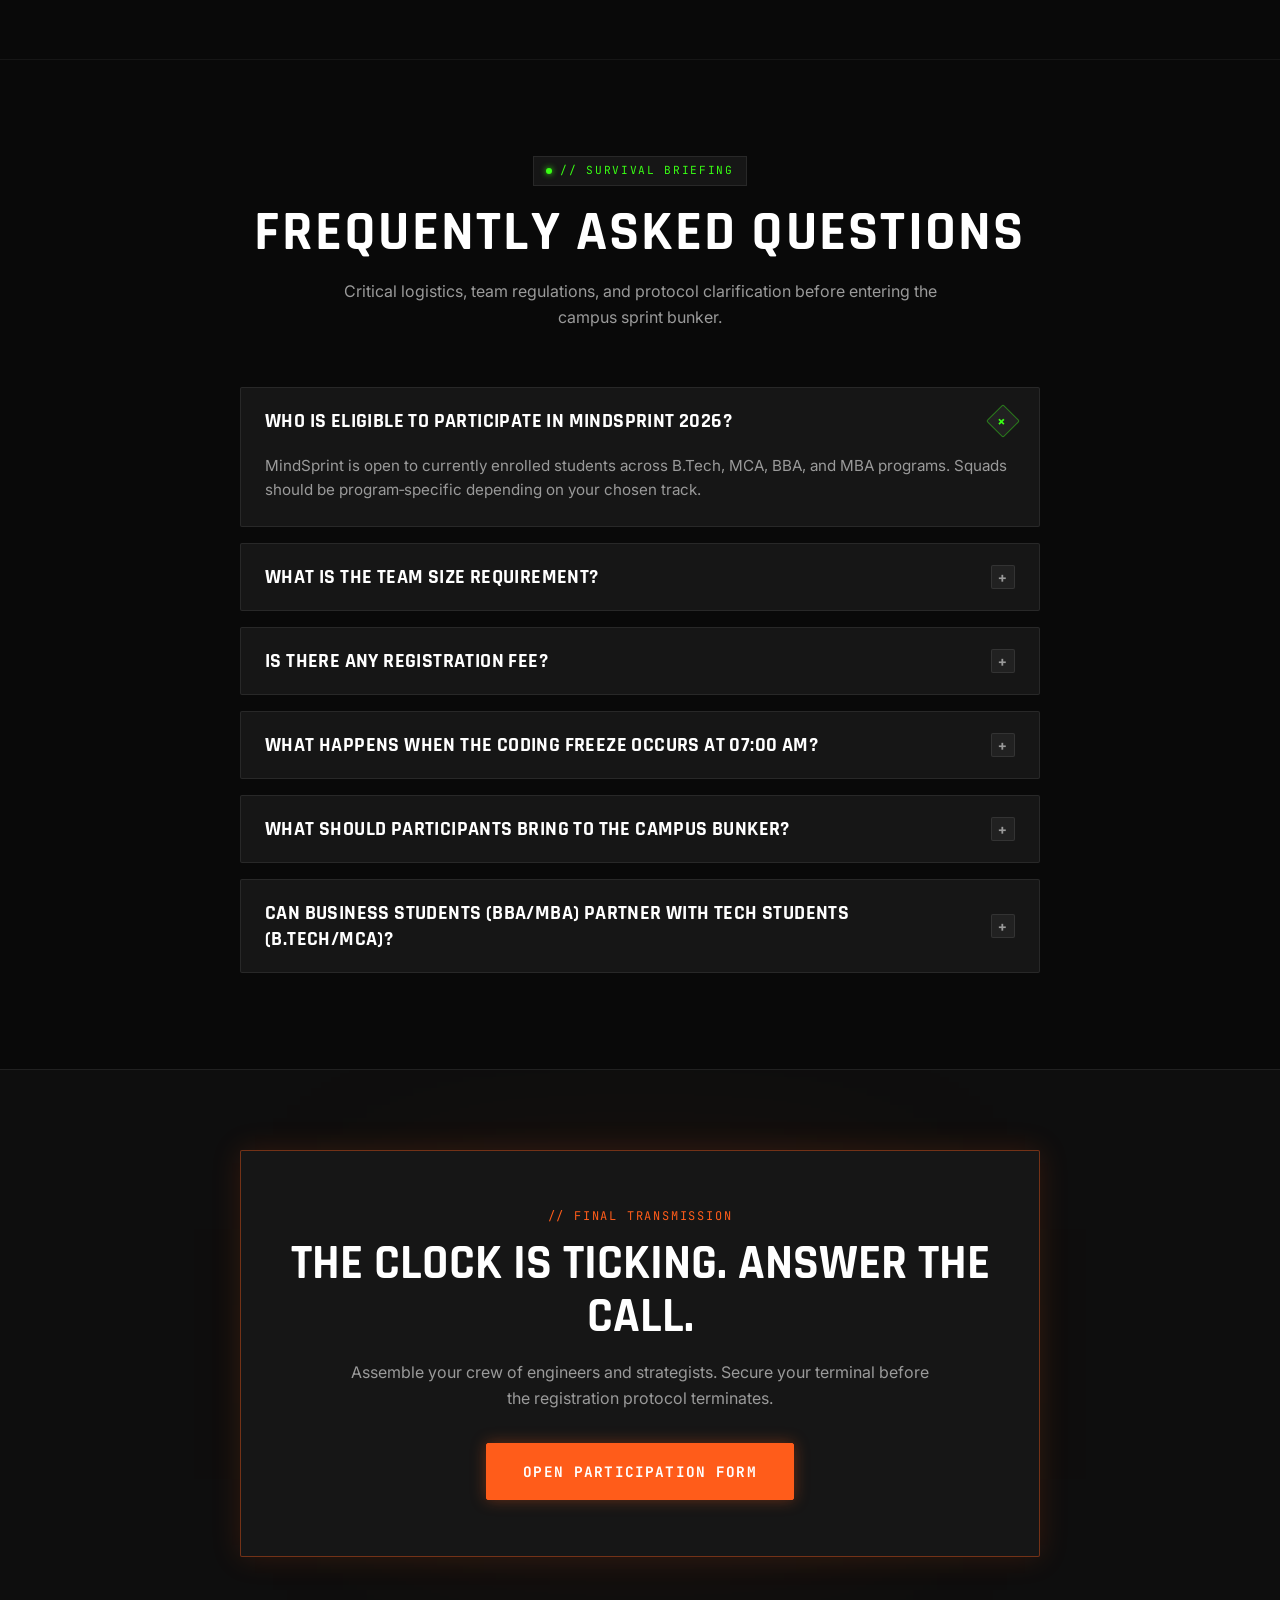
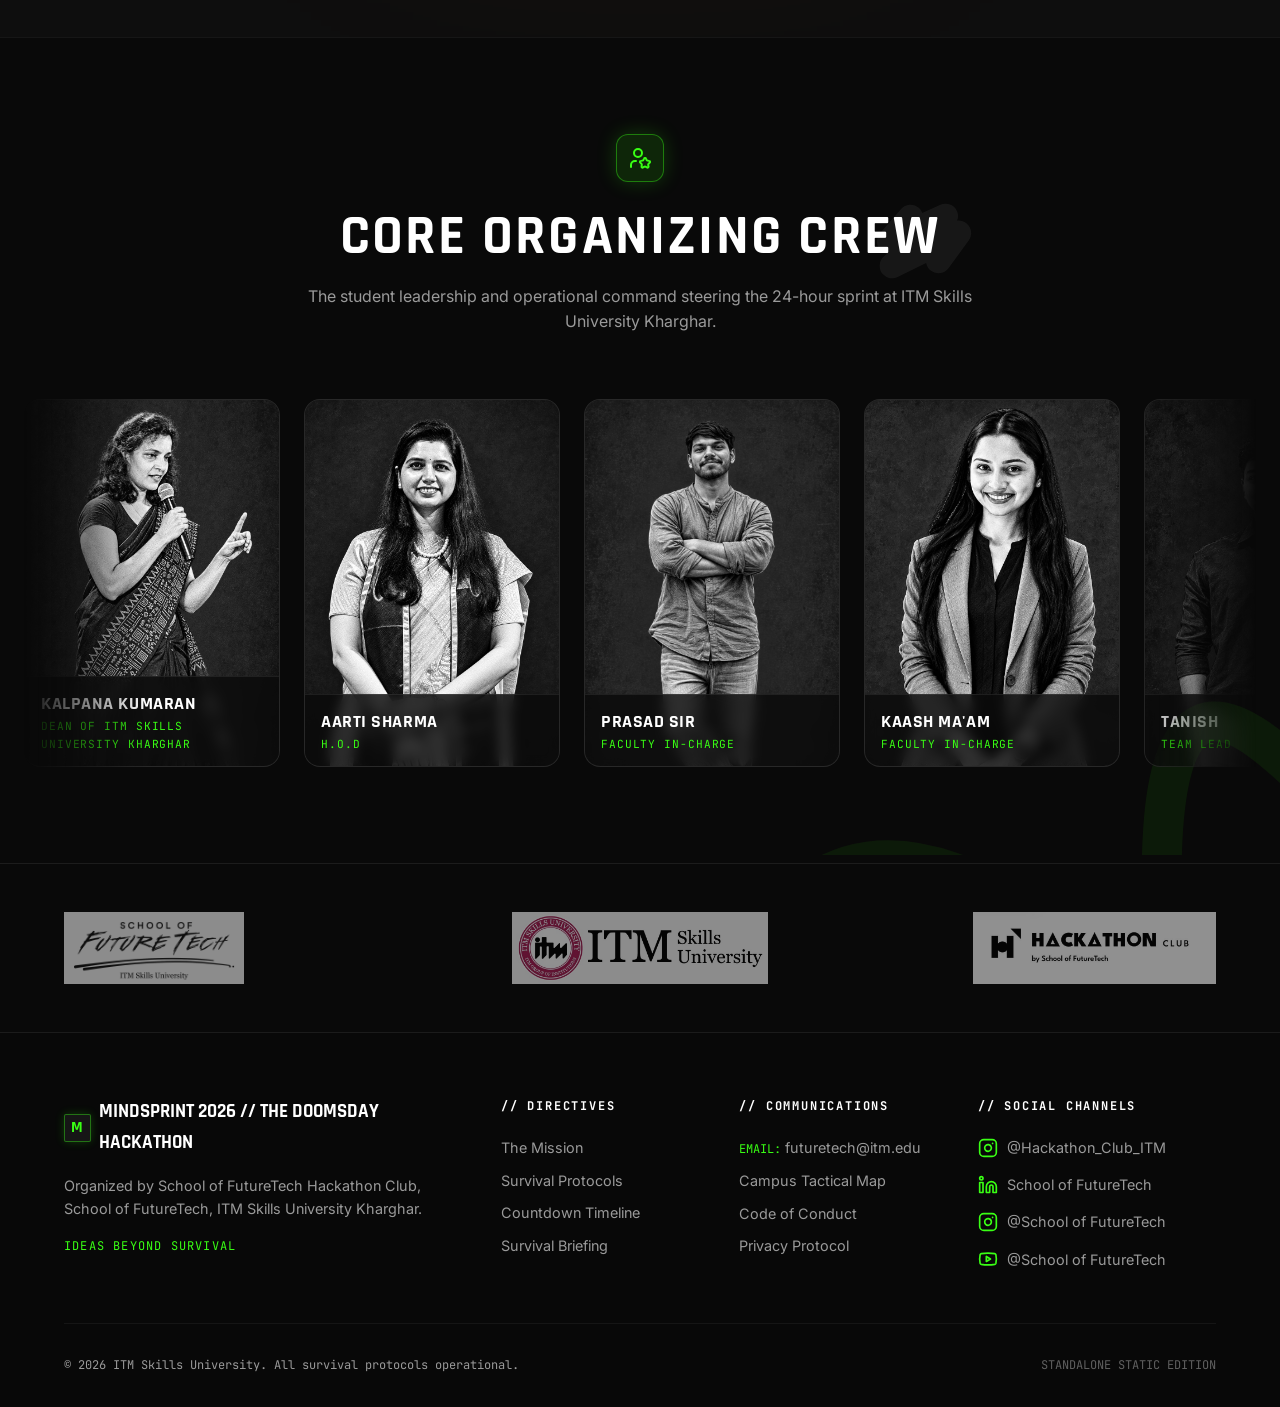
==== commit 7c99a81e: "update website" ====
--- a/index.html
+++ b/index.html
@@ -163,9 +163,9 @@
             <div class="flex justify-between items-center" style="margin-bottom:1rem;">
               <span style="font-family:var(--font-mono); font-size:0.75rem; color:var(--acid-green); letter-spacing:0.1em;">PROTOCOL 02</span>
             </div>
-            <h3 style="font-family:var(--font-display); font-size:1.5rem; text-transform:uppercase; color:#fff; margin-bottom:0.5rem;">Cross-Stream Synergy</h3>
+            <h3 style="font-family:var(--font-display); font-size:1.5rem; text-transform:uppercase; color:#fff; margin-bottom:0.5rem;">Team Synergy</h3>
             <p style="color:var(--text-muted); font-size:0.9rem; line-height:1.6;">
-              Tech builders (B.Tech &amp; MCA) unite with strategic commercial minds (BBA &amp; MBA) to craft resilient, investable ventures.
+              Team Synergy is the engine of hackathon success, transforming individual skills into cohesive, high-impact prototypes through structured collaboration and shared goals.
             </p>
           </div>
 
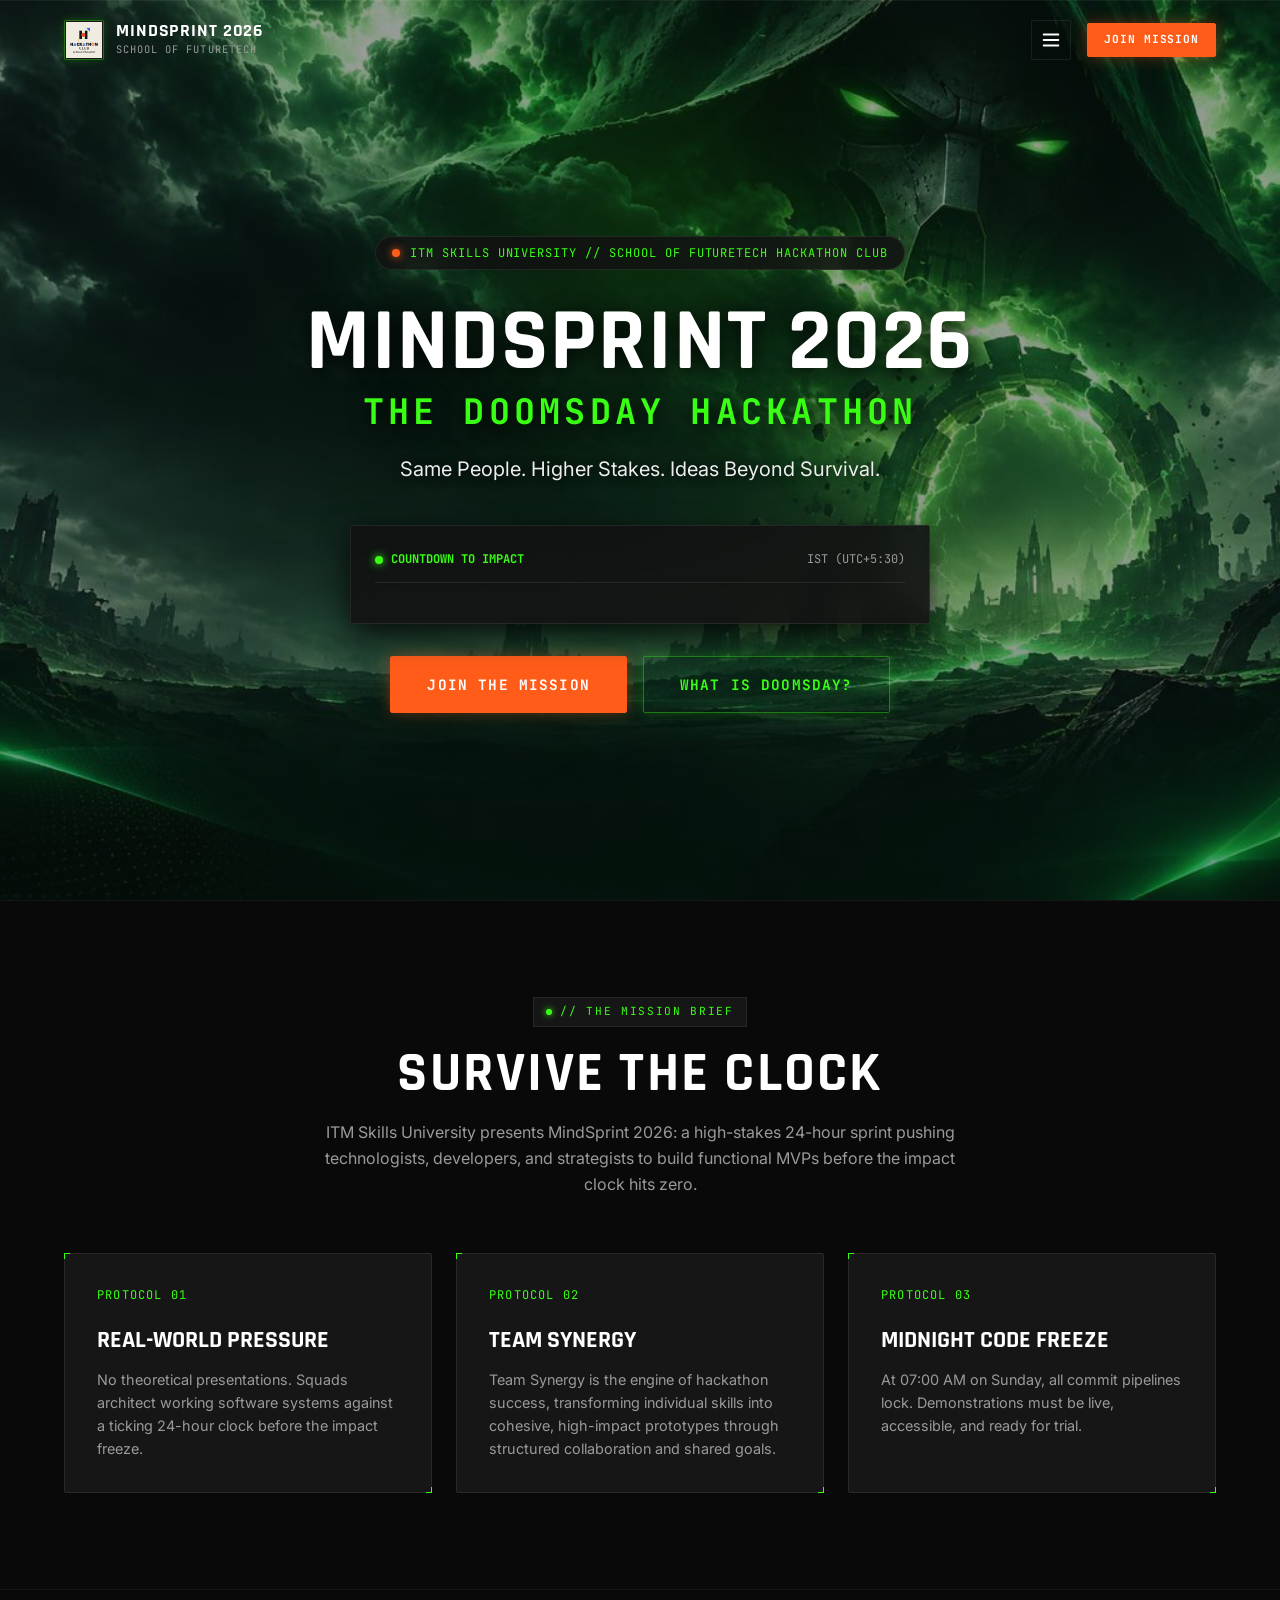
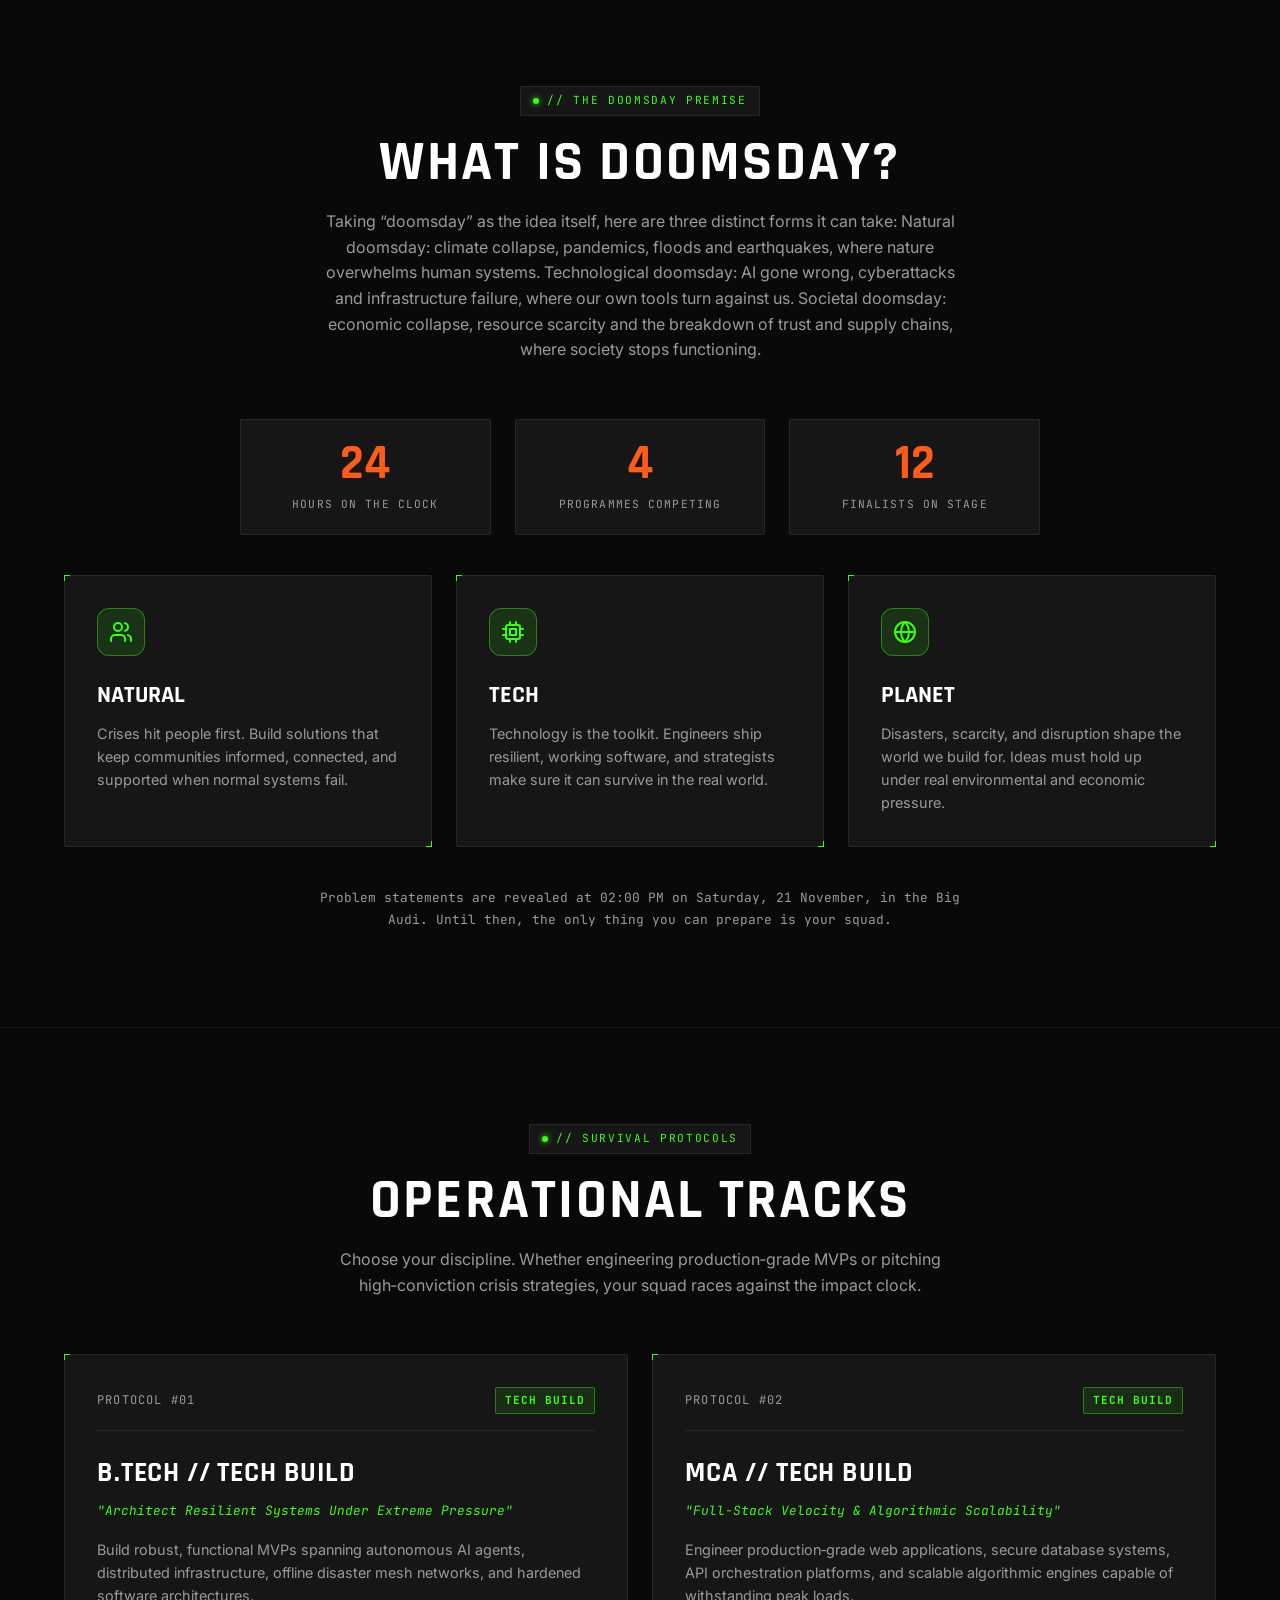
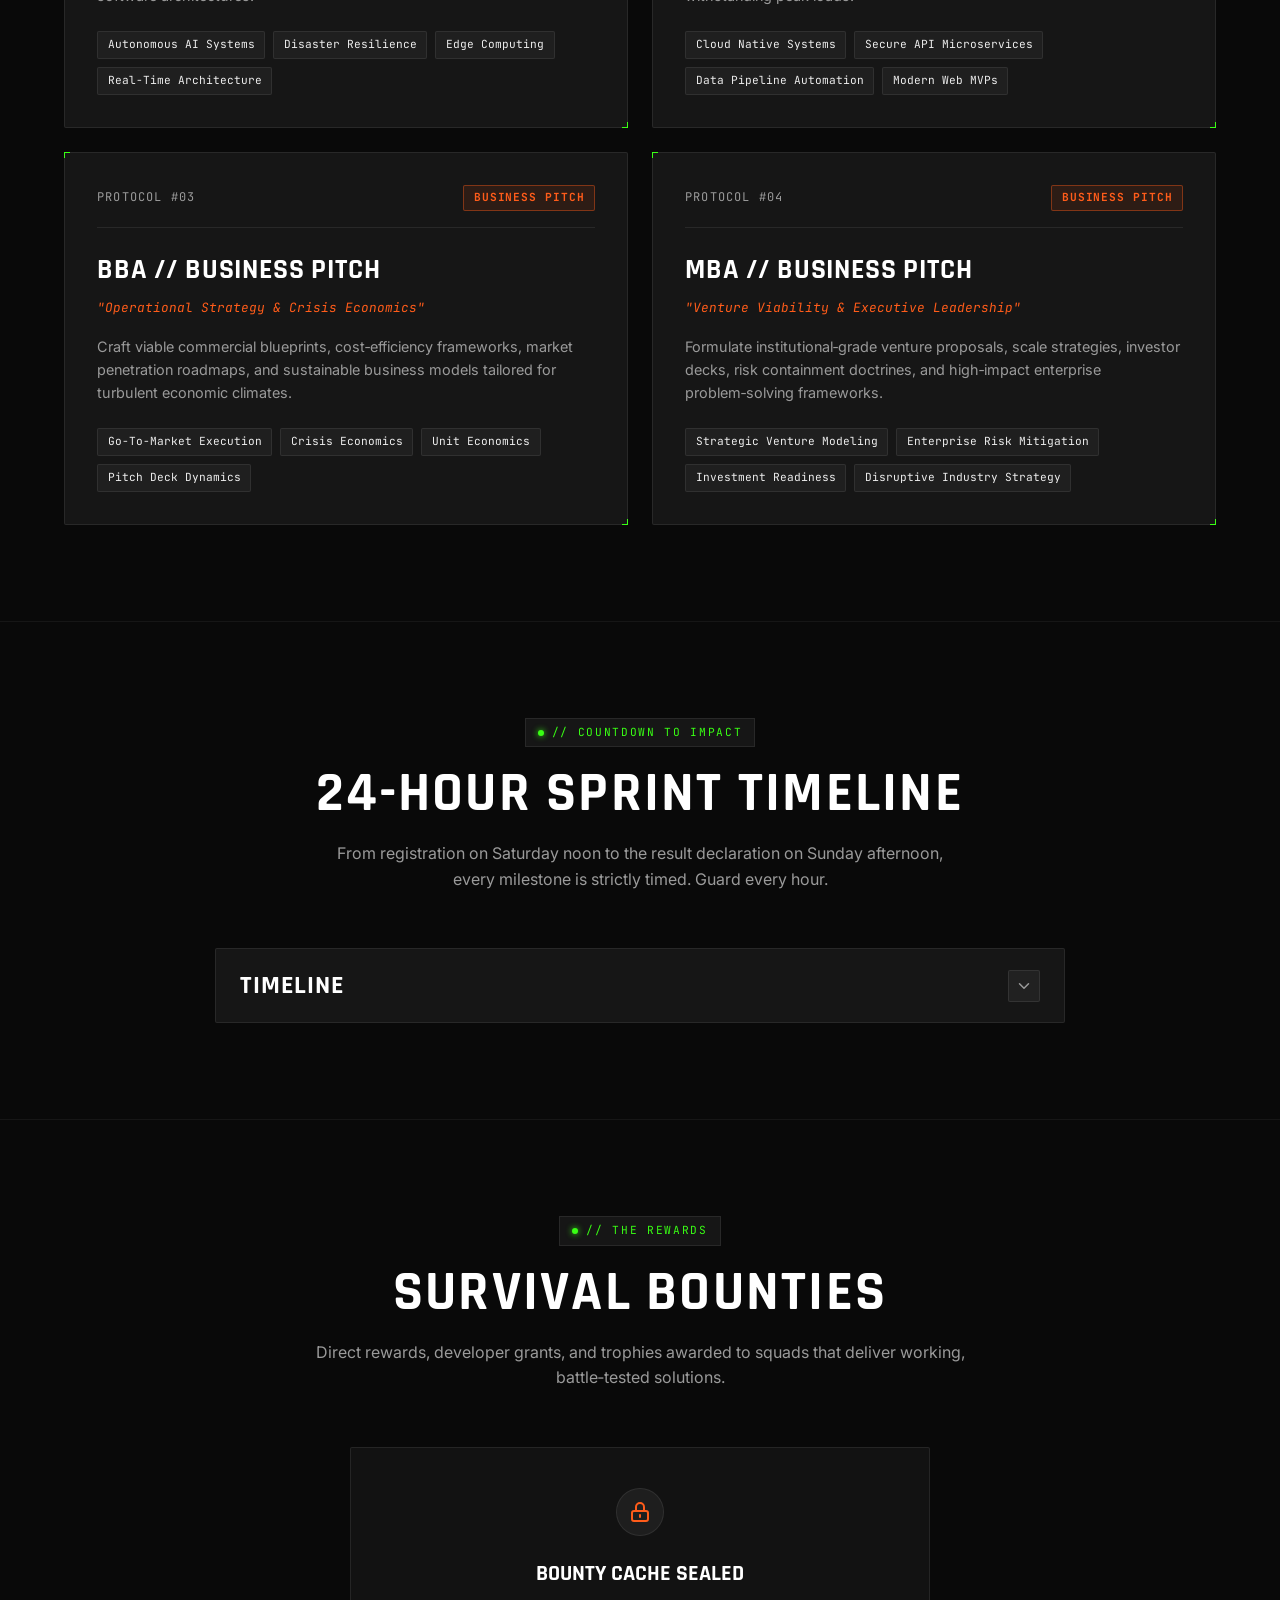
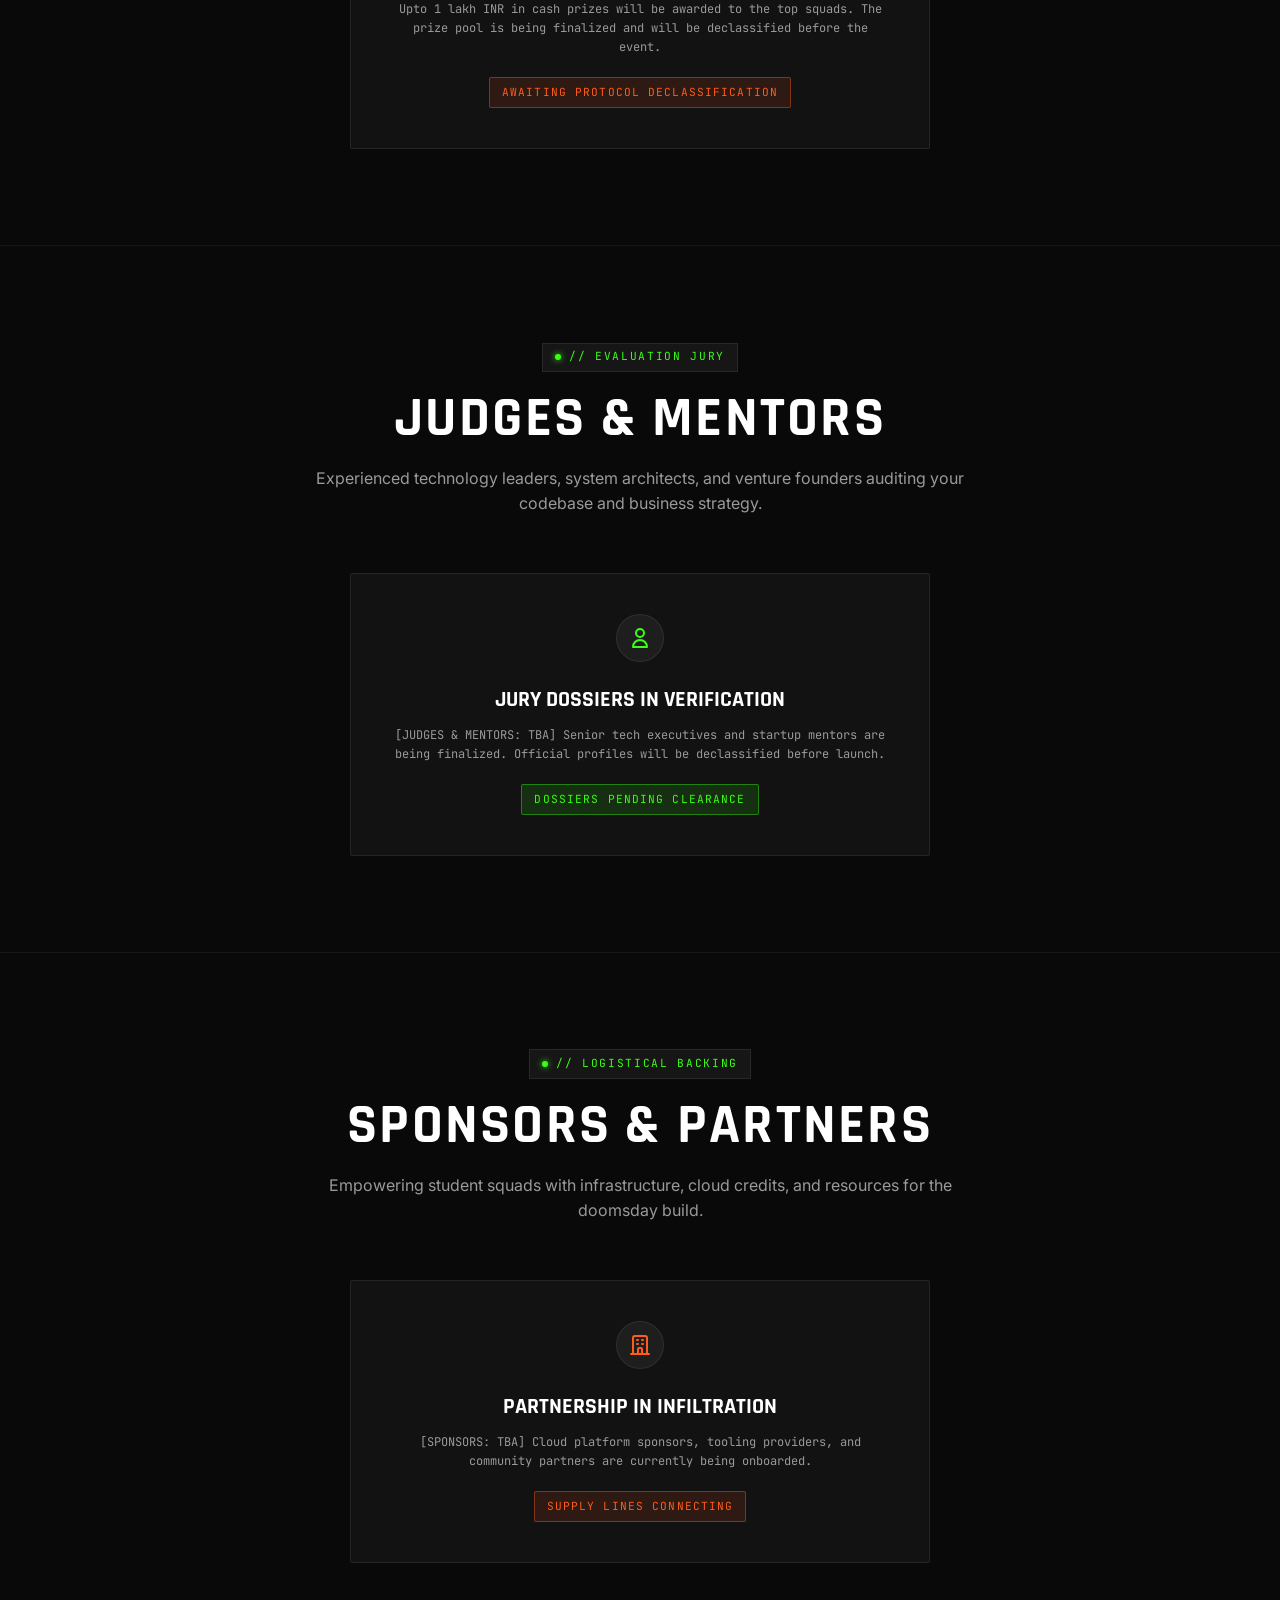
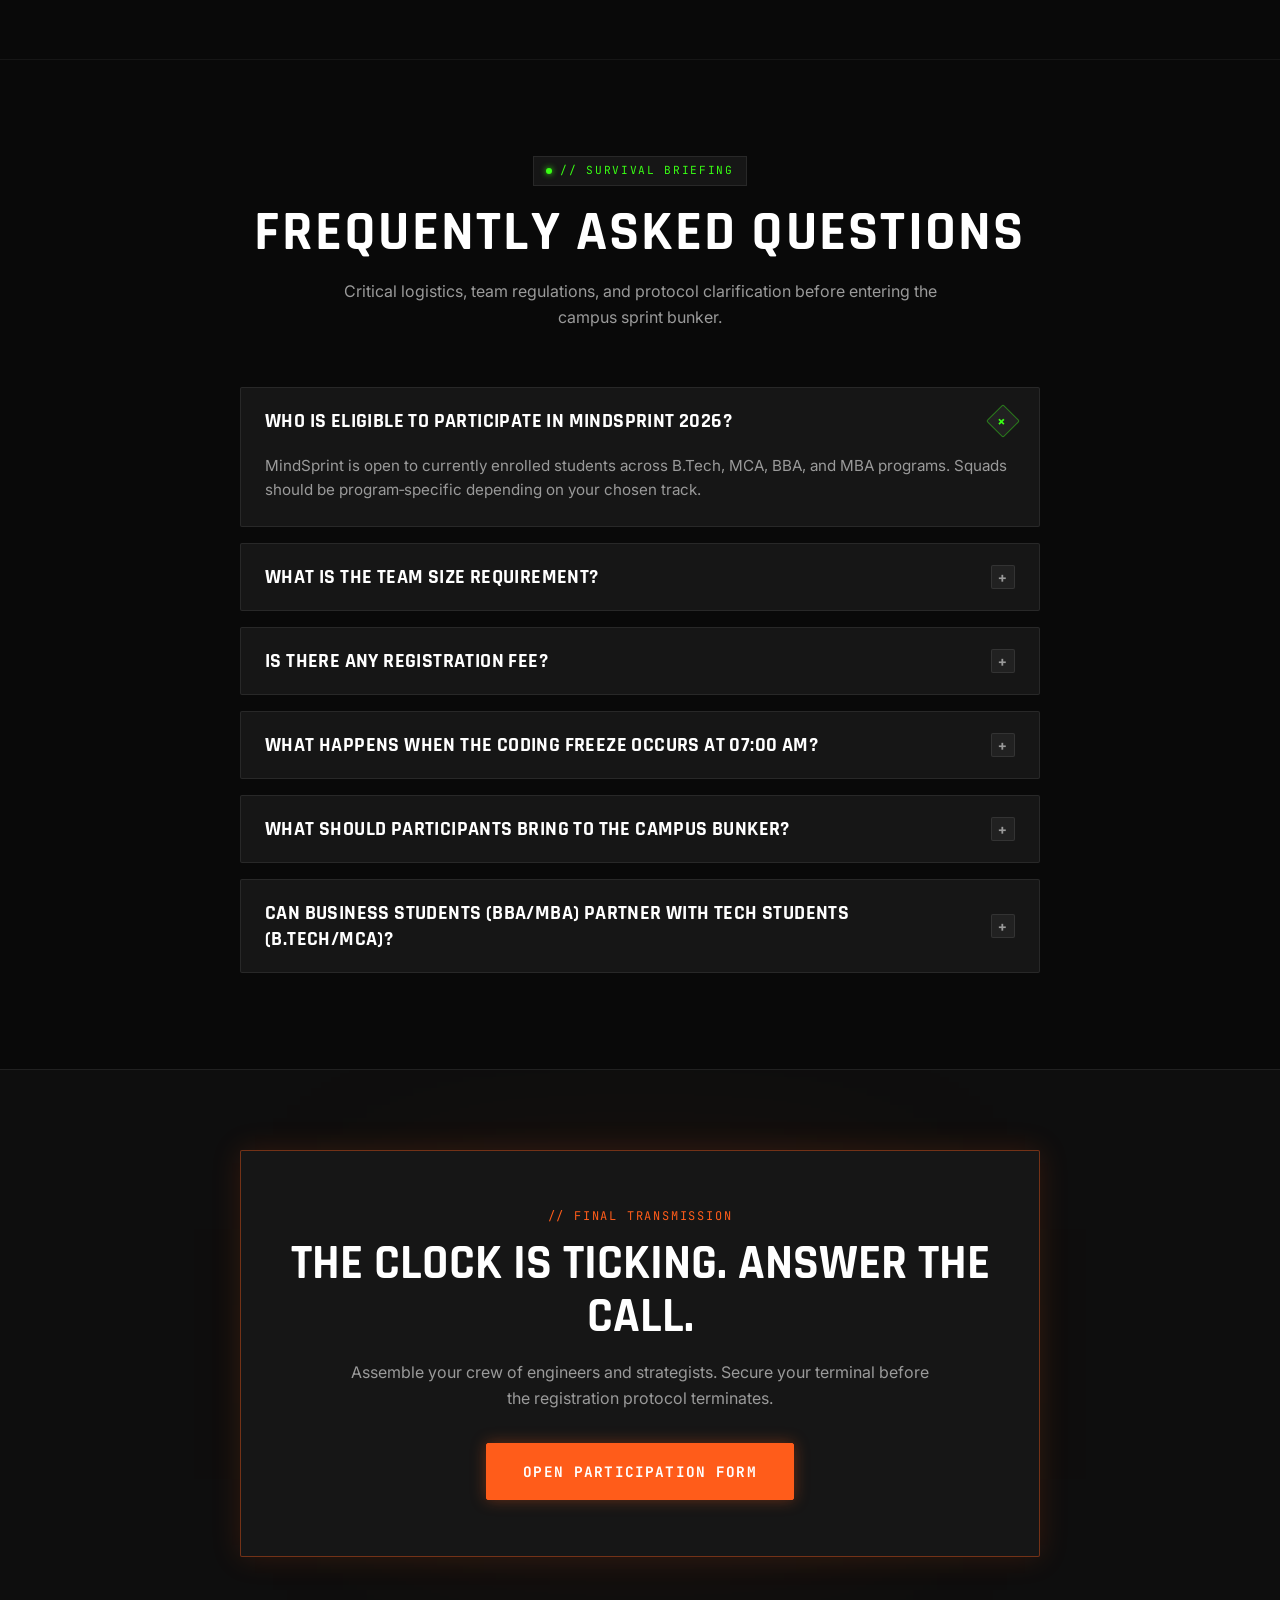
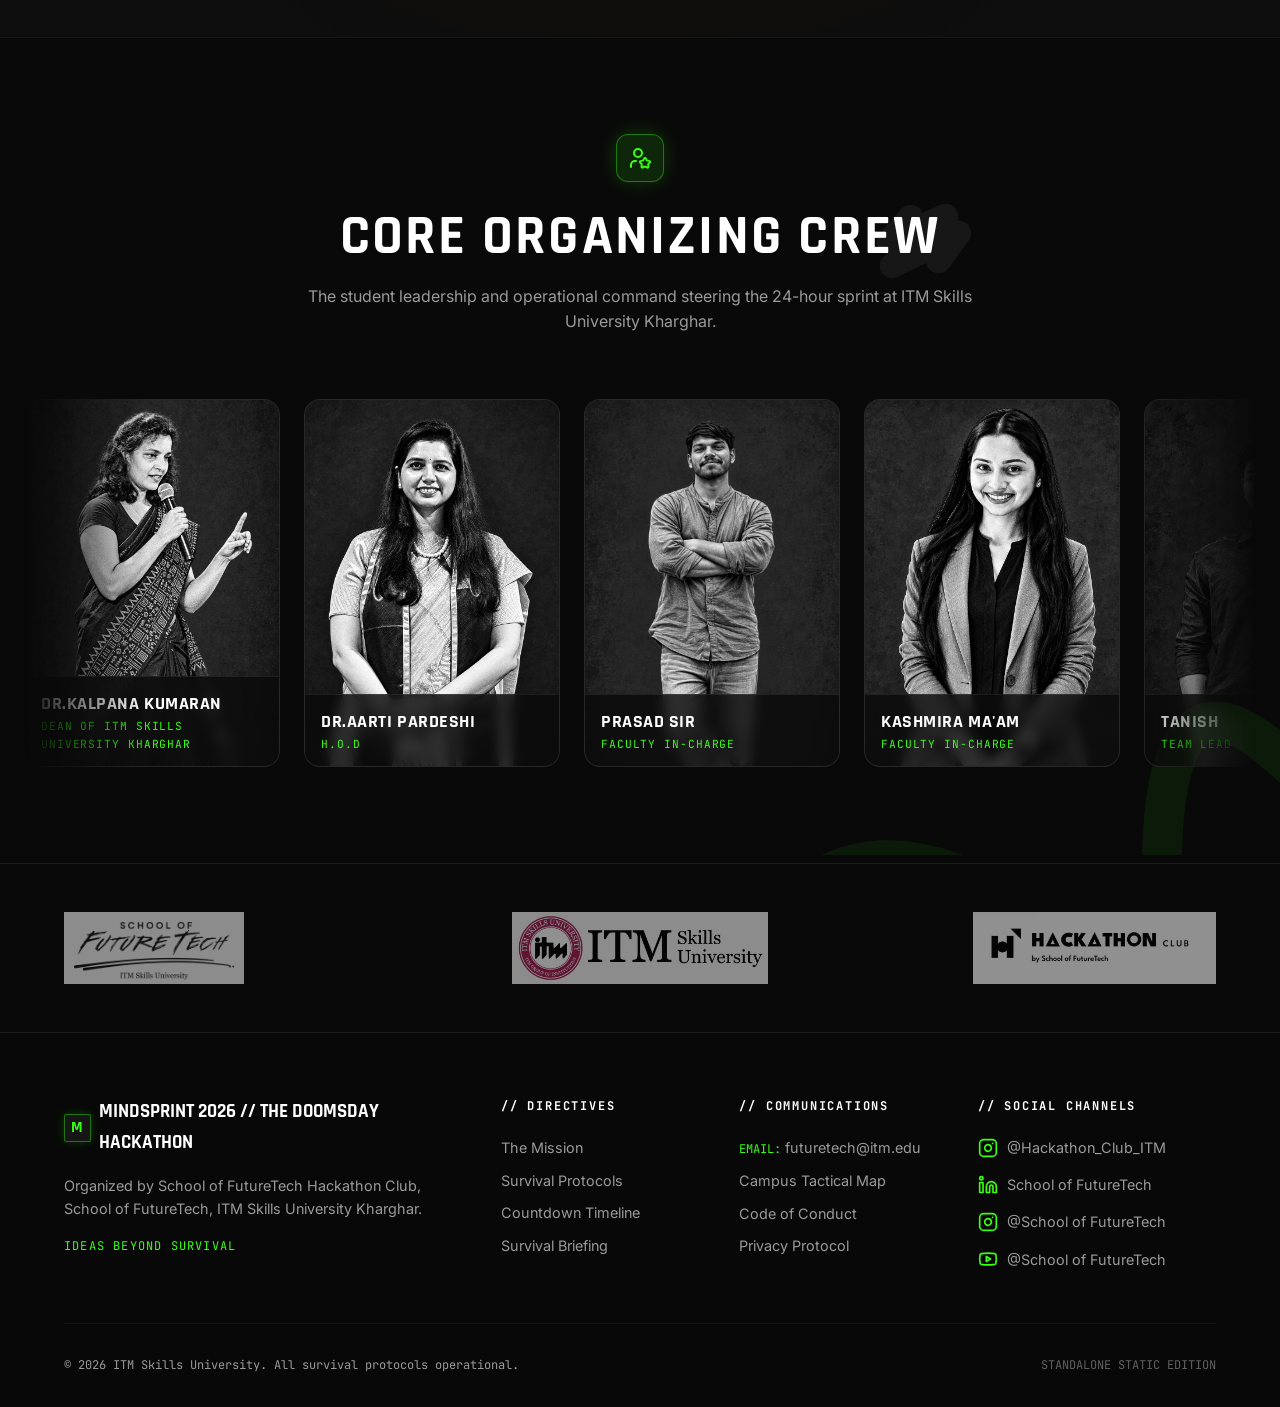
==== commit 8f114642: "update website" ====
--- a/index.html
+++ b/index.html
@@ -771,7 +771,7 @@
               <div class="team-photo">
                 <img src="./IMAGES/kalpanama'am1.jpeg" alt="Dean" loading="lazy" />
                 <div class="team-label">
-                  <h3>Kalpana Kumaran </h3>
+                  <h3>Dr.Kalpana Kumaran </h3>
                   <p>Dean Of ITM Skills University Kharghar</p>
                 </div>
               </div>
@@ -781,7 +781,7 @@
               <div class="team-photo">
                 <img src="./IMAGES/Aarti ma'am.jpeg" alt="H.O.D" loading="lazy" />
                 <div class="team-label">
-                  <h3>Aarti Sharma </h3>
+                  <h3> Dr.Aarti Pardeshi </h3>
                   <p>H.O.D</p>
                 </div>
               </div>
@@ -801,7 +801,7 @@
               <div class="team-photo">
                 <img src="./IMAGES/KAASH MA'AM.jpeg" alt="Faculty In-charge" loading="lazy" />
                 <div class="team-label">
-                  <h3>KAASH MA'AM</h3>
+                  <h3>Kashmira Ma'aM</h3>
                   <p>Faculty In-charge</p>
                 </div>
               </div>
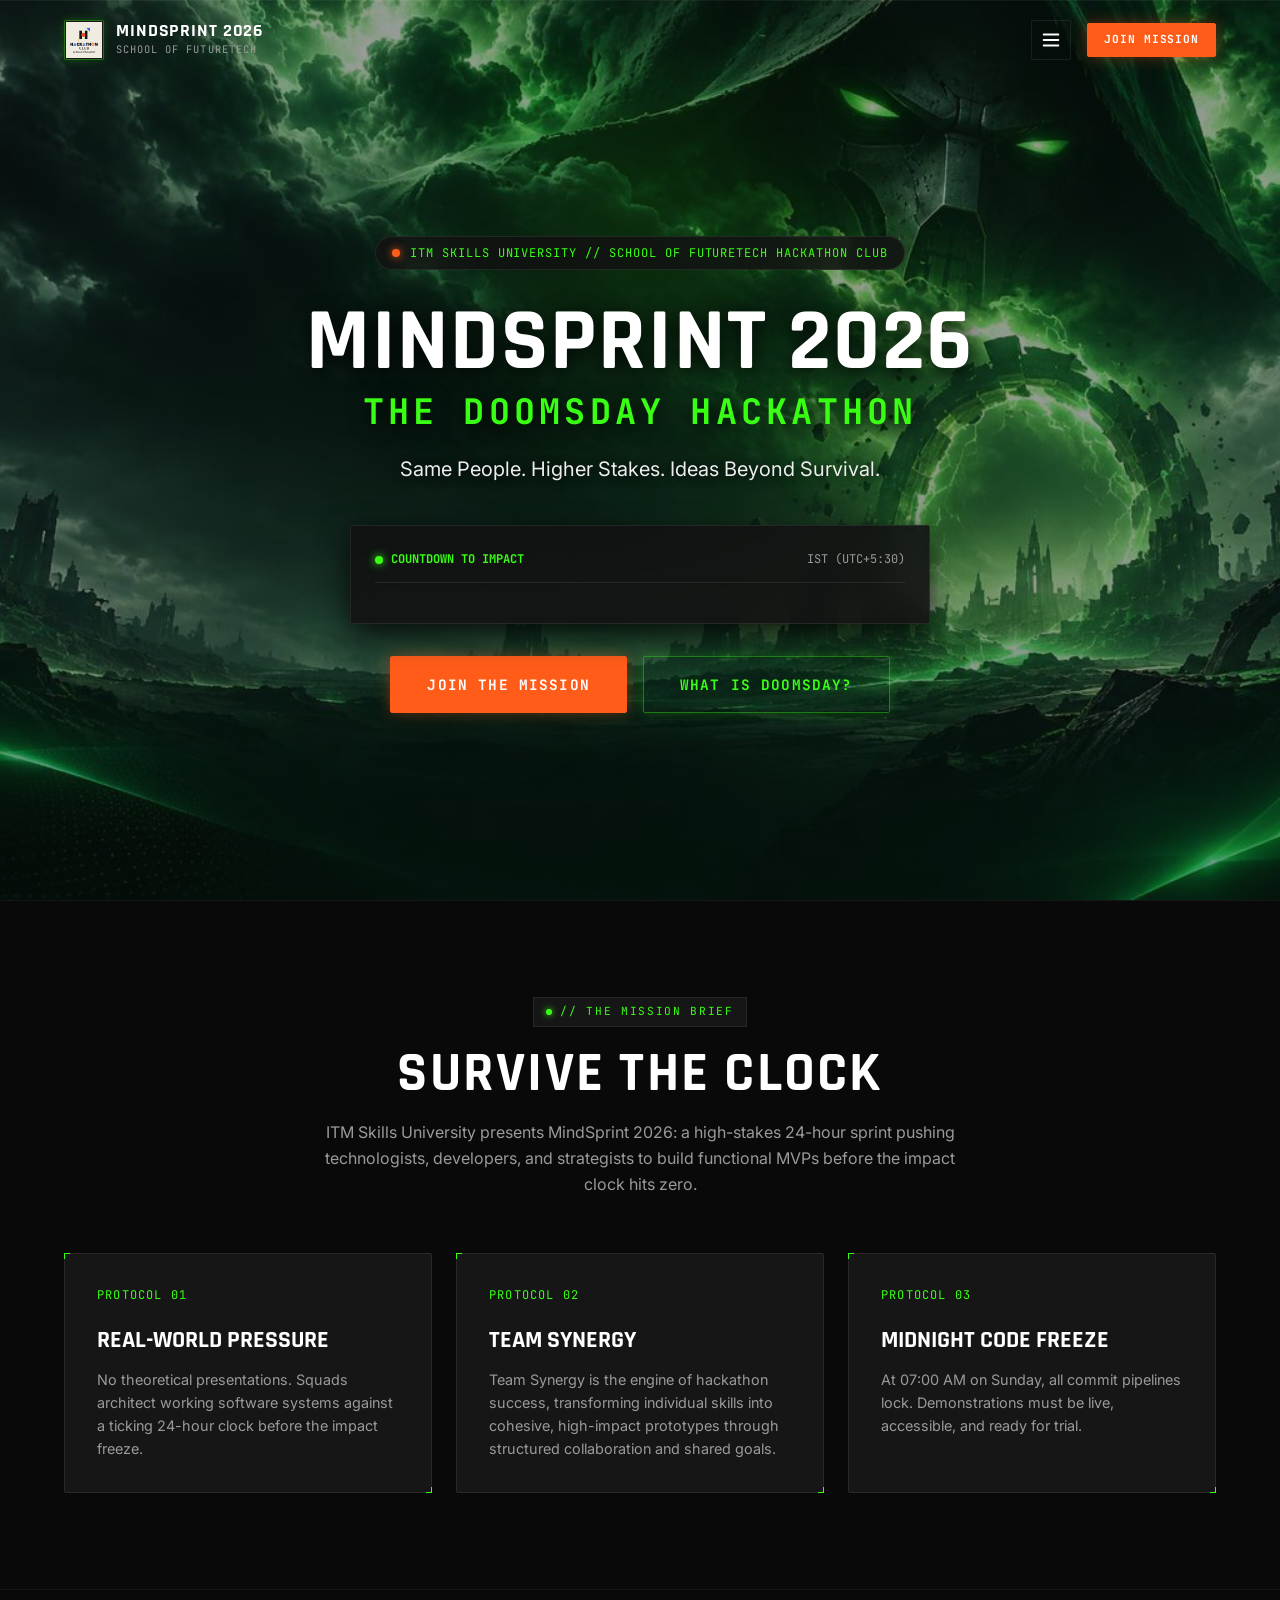
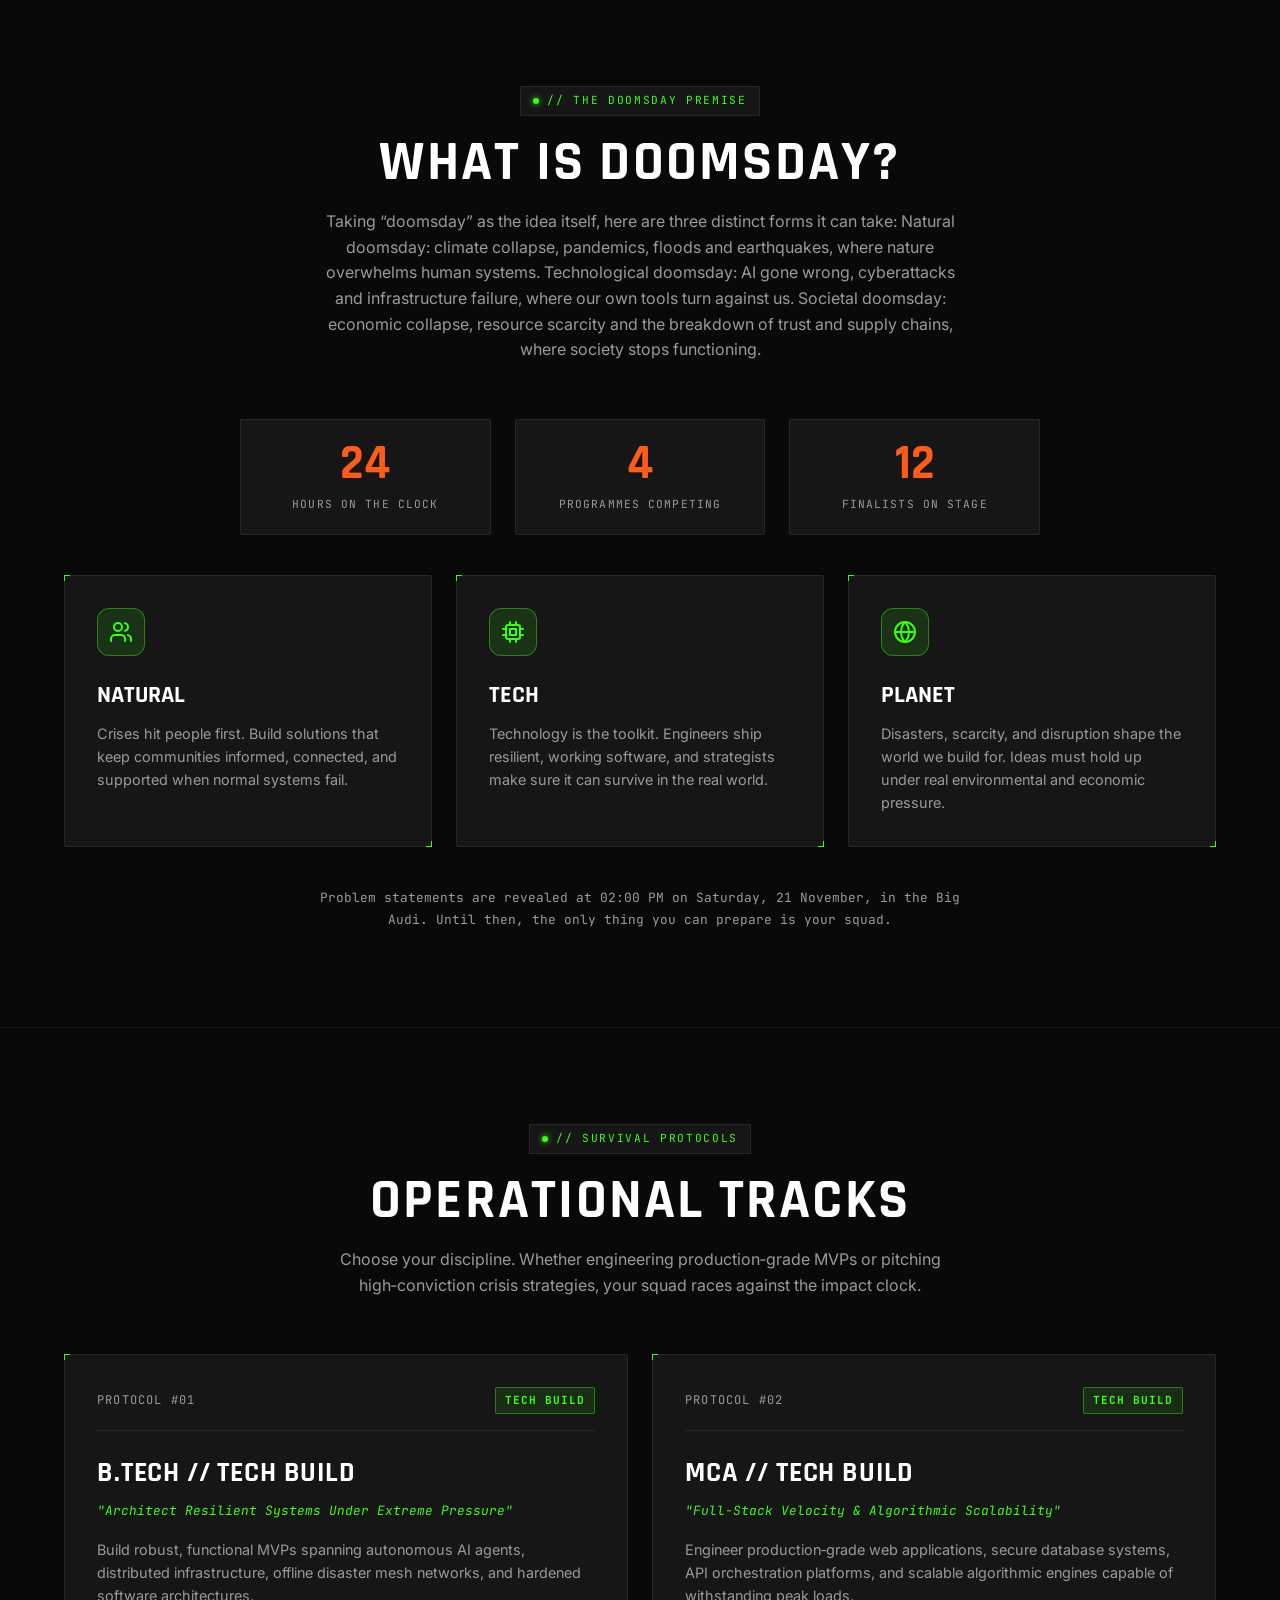
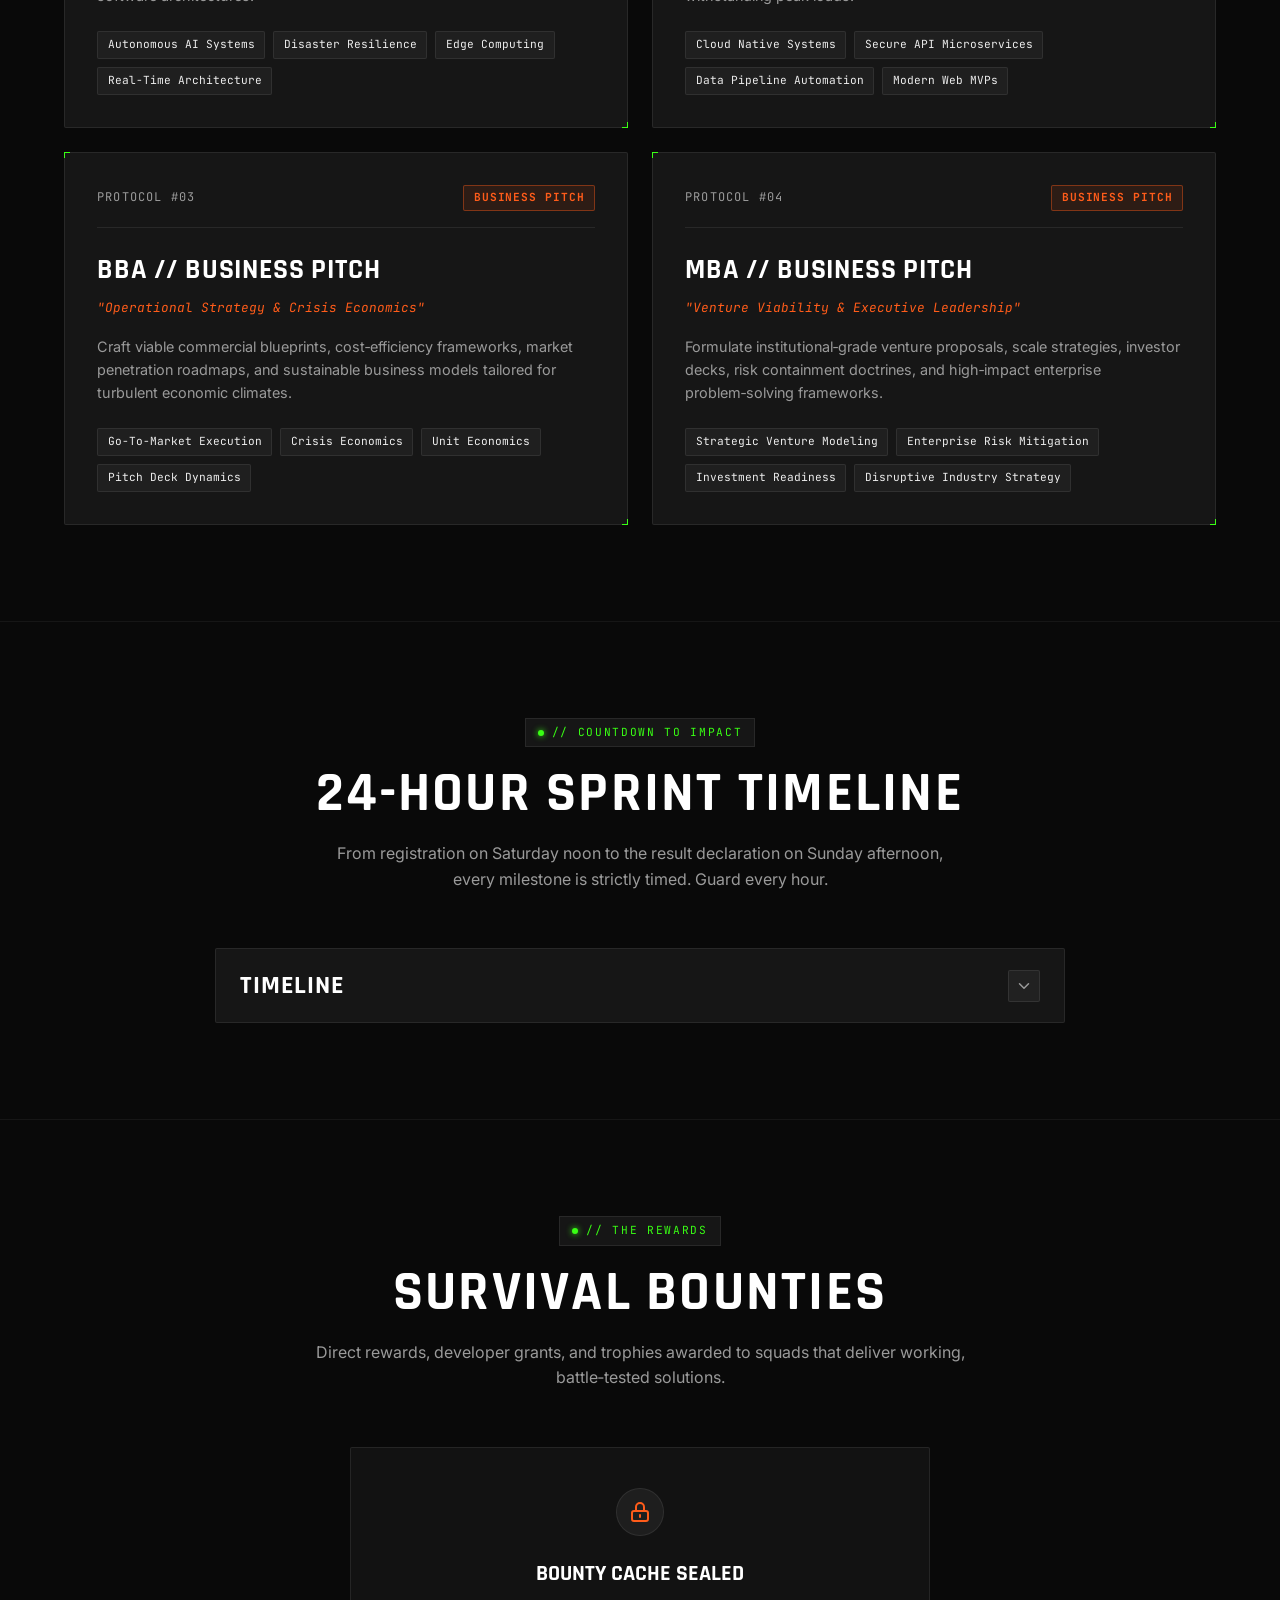
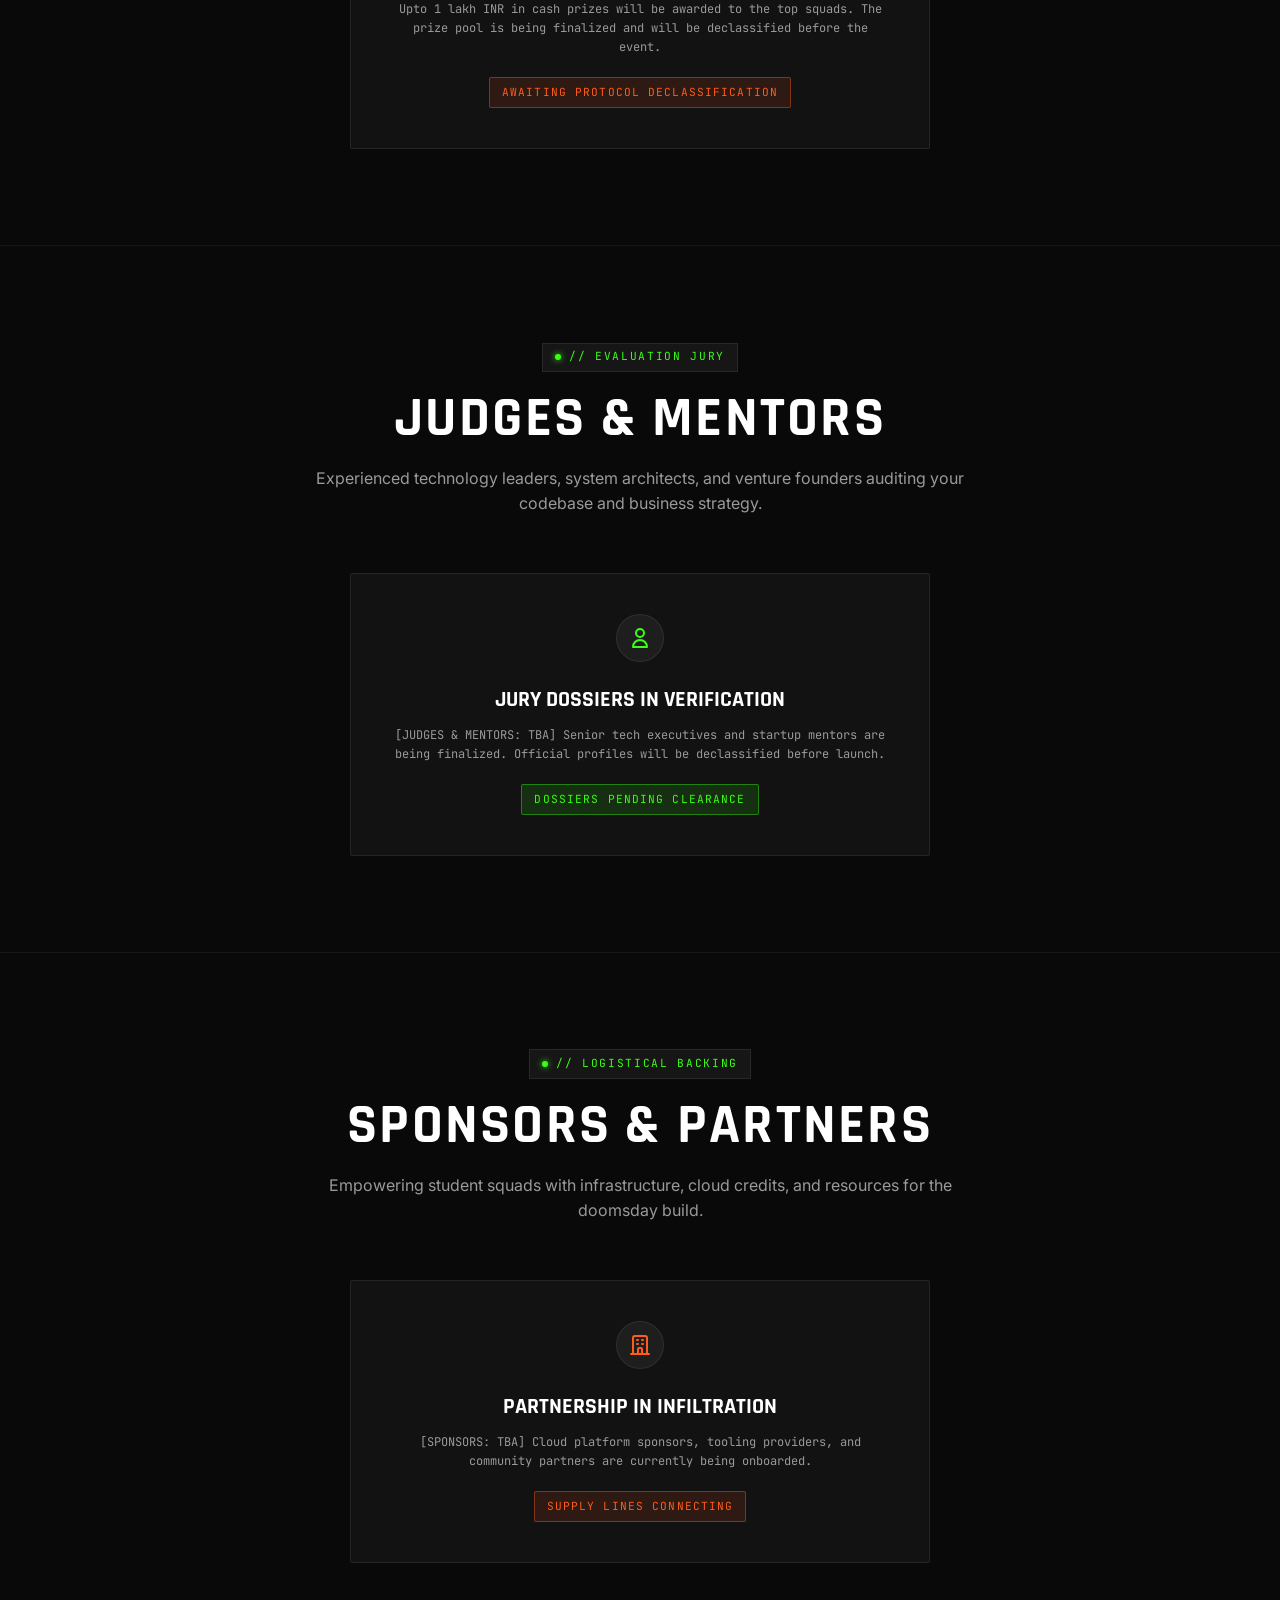
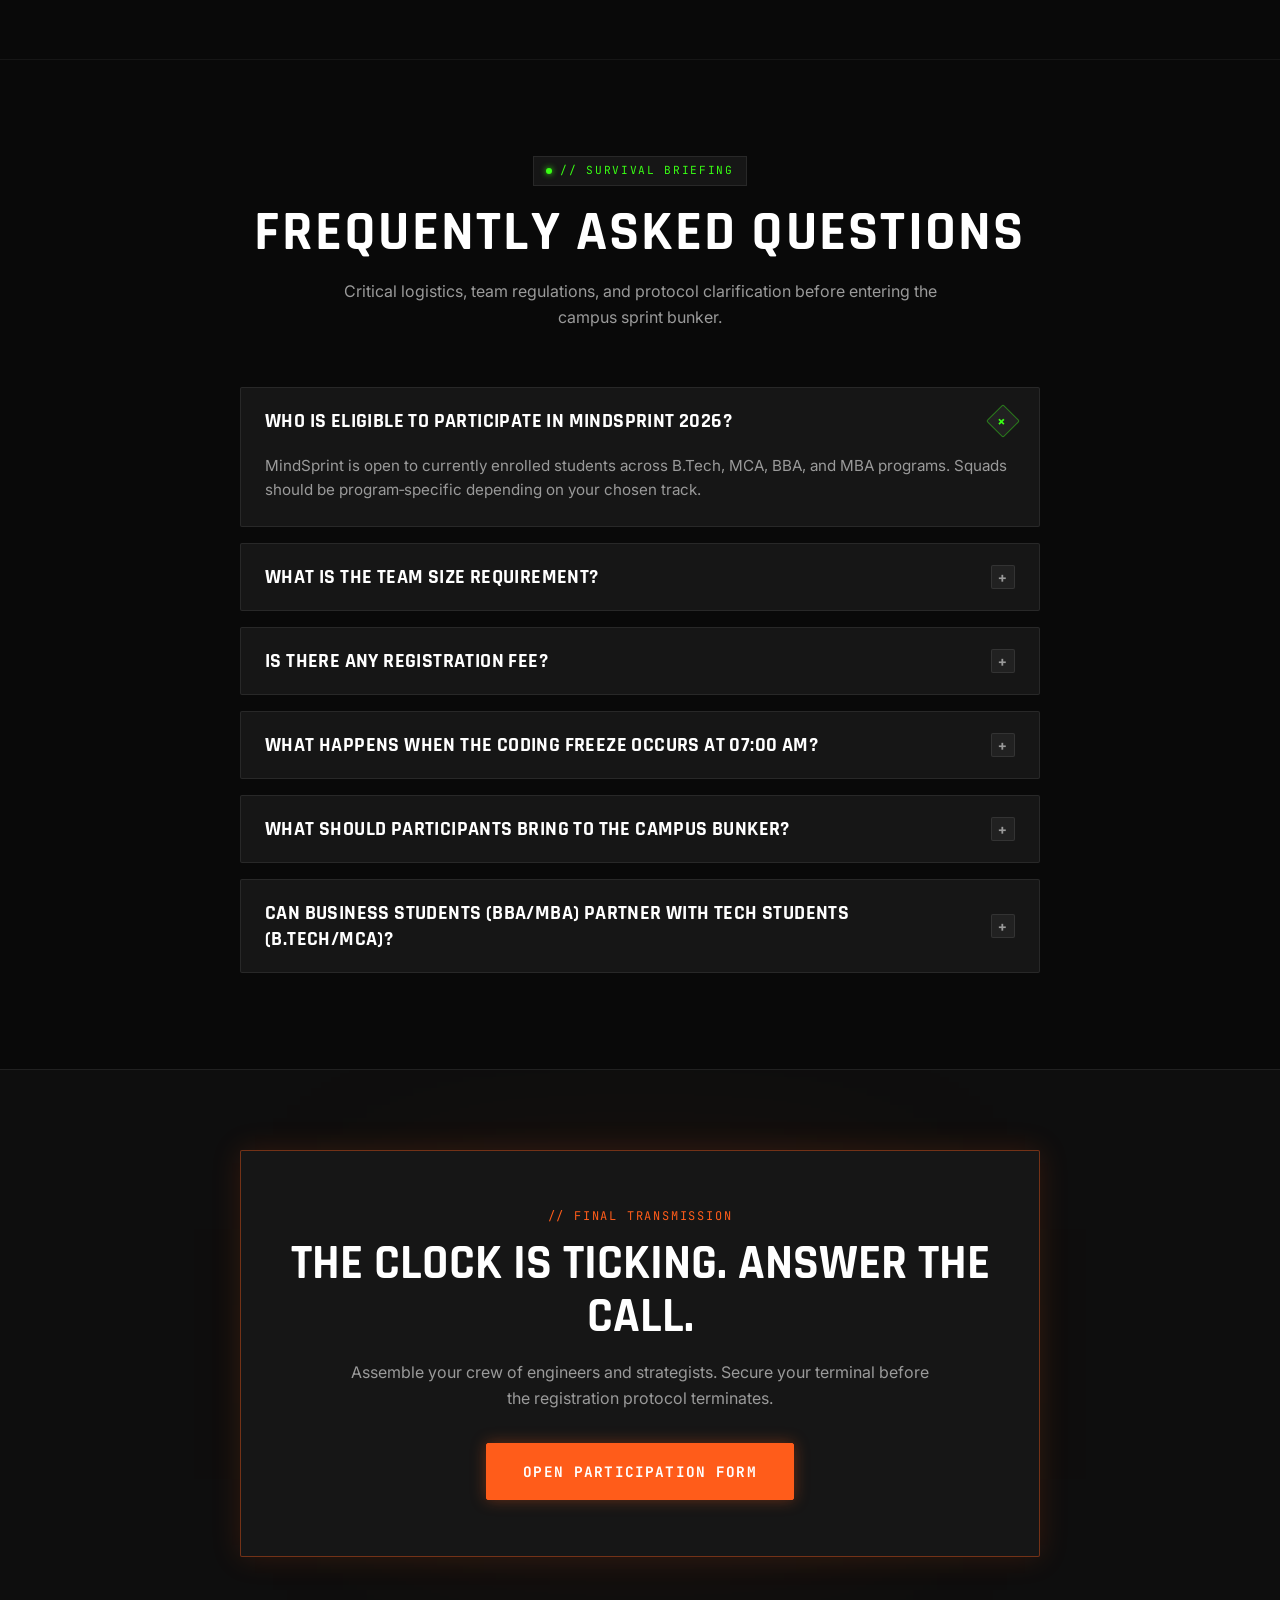
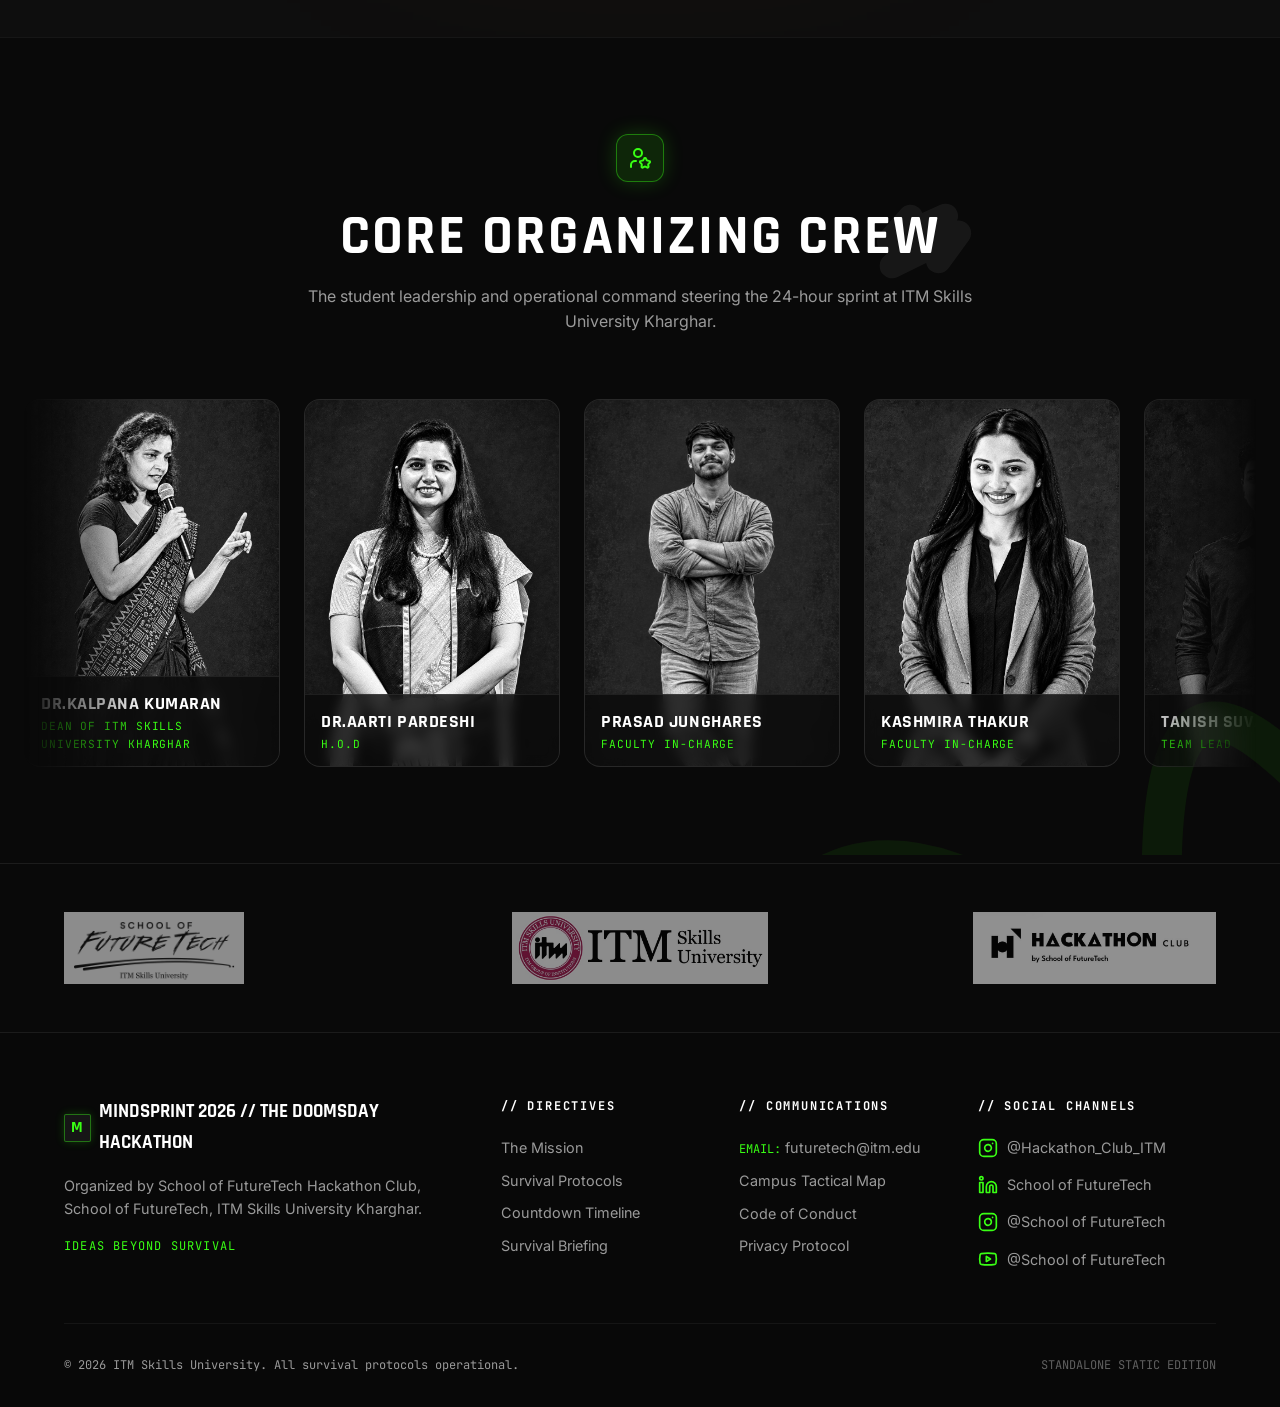
==== commit e83d7b9e: "update website" ====
--- a/index.html
+++ b/index.html
@@ -791,7 +791,7 @@
               <div class="team-photo">
                 <img src="./IMAGES/Prasadsir1.jpeg" alt="Faculty In-charge" loading="lazy" />
                 <div class="team-label">
-                  <h3>Prasad Sir </h3>
+                  <h3>Prasad Junghares </h3>
                   <p>Faculty In-charge</p>
                 </div>
               </div>
@@ -801,7 +801,7 @@
               <div class="team-photo">
                 <img src="./IMAGES/KAASH MA'AM.jpeg" alt="Faculty In-charge" loading="lazy" />
                 <div class="team-label">
-                  <h3>Kashmira Ma'aM</h3>
+                  <h3>Kashmira Thakur </h3>
                   <p>Faculty In-charge</p>
                 </div>
               </div>
@@ -811,7 +811,7 @@
               <div class="team-photo">
                 <img src="./IMAGES/TANISH.jpeg" alt="Team Lead" loading="lazy" />
                 <div class="team-label">
-                  <h3>Tanish</h3>
+                  <h3>Tanish Suvarna</h3>
                   <p>Team Lead</p>
                 </div>
               </div>
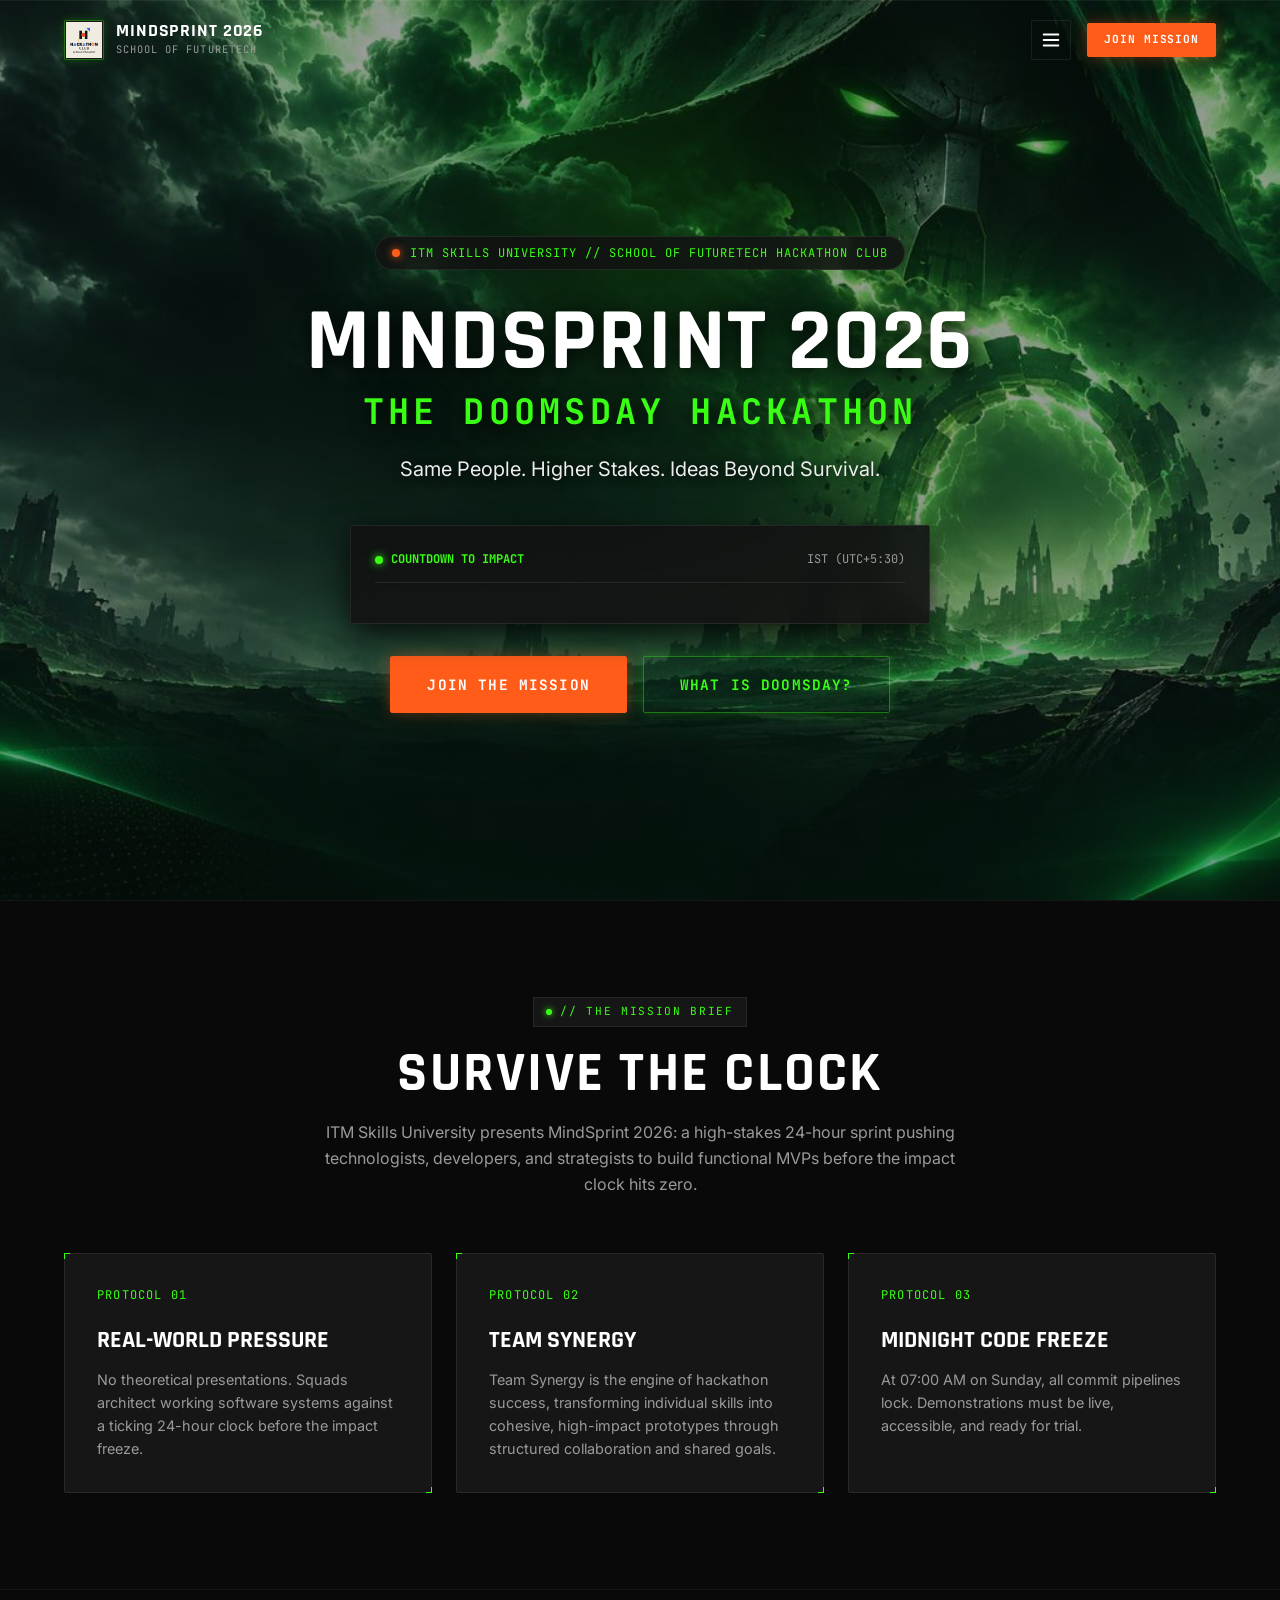
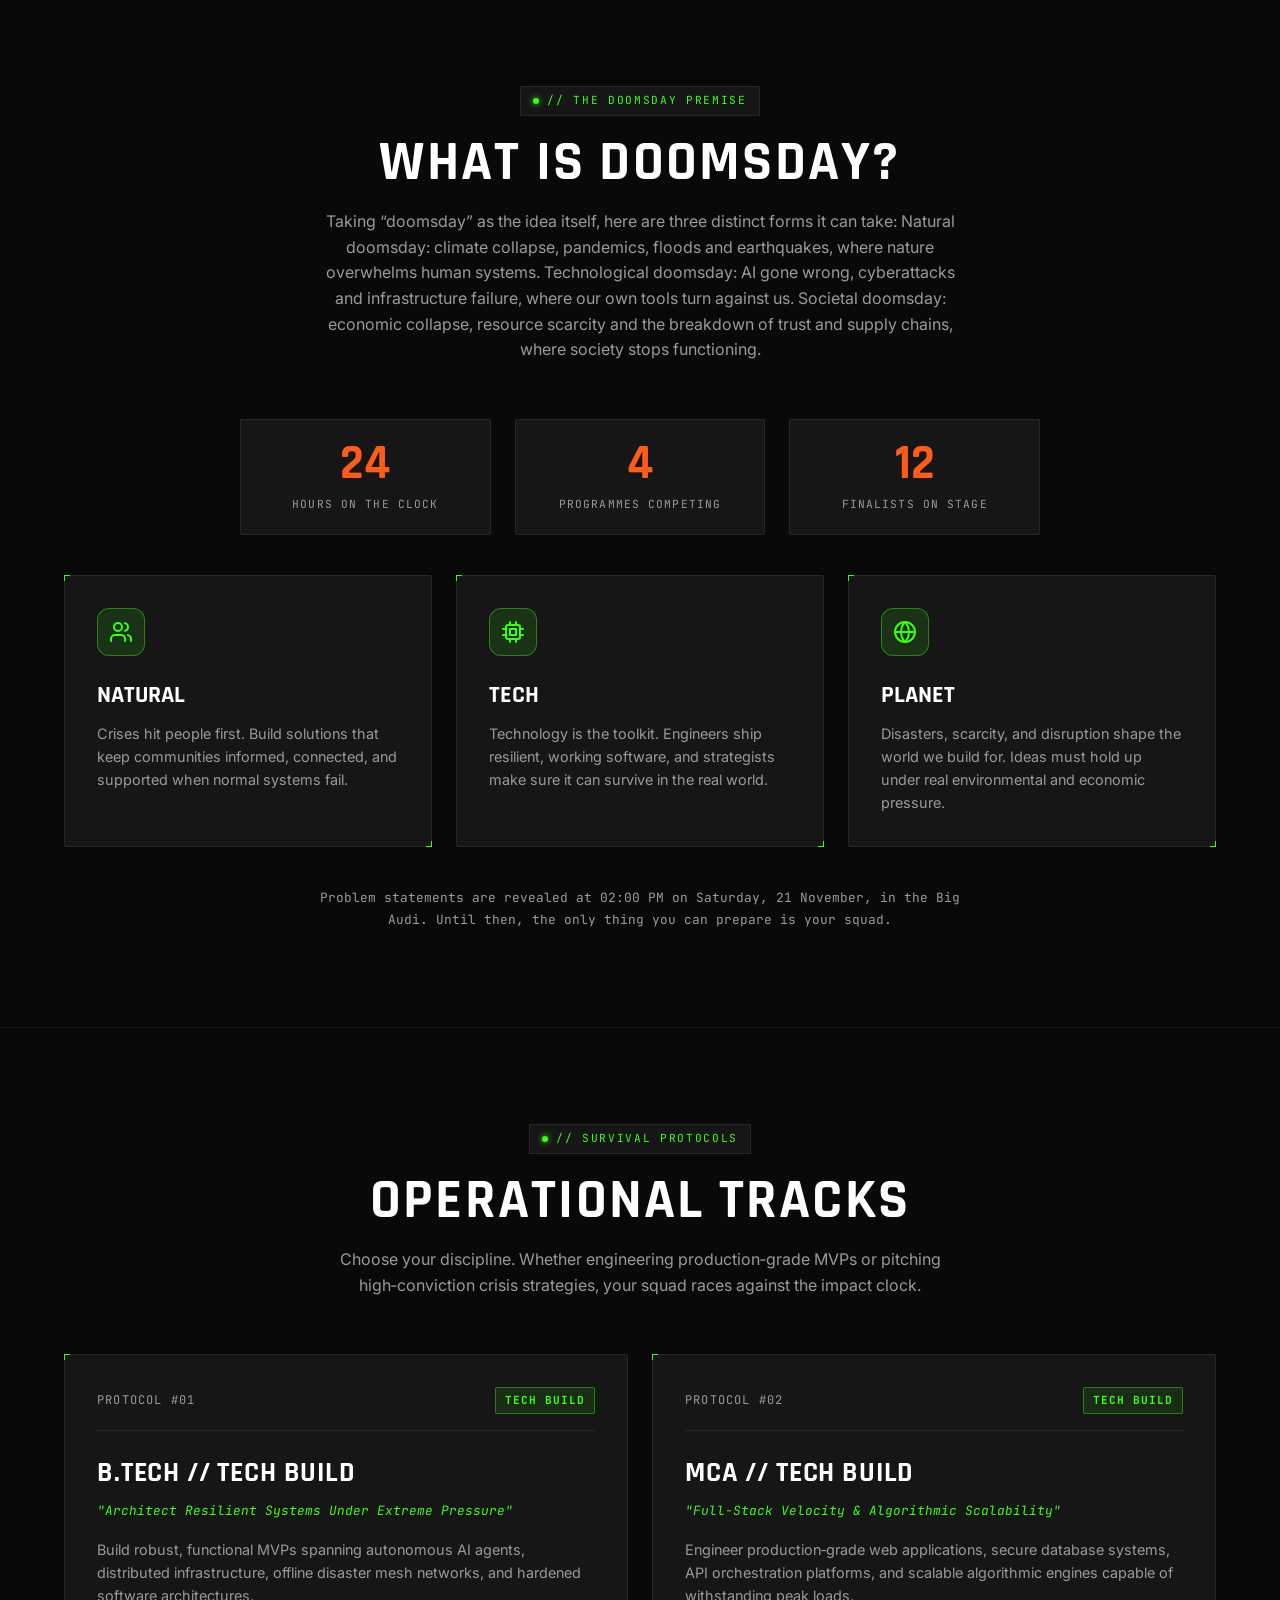
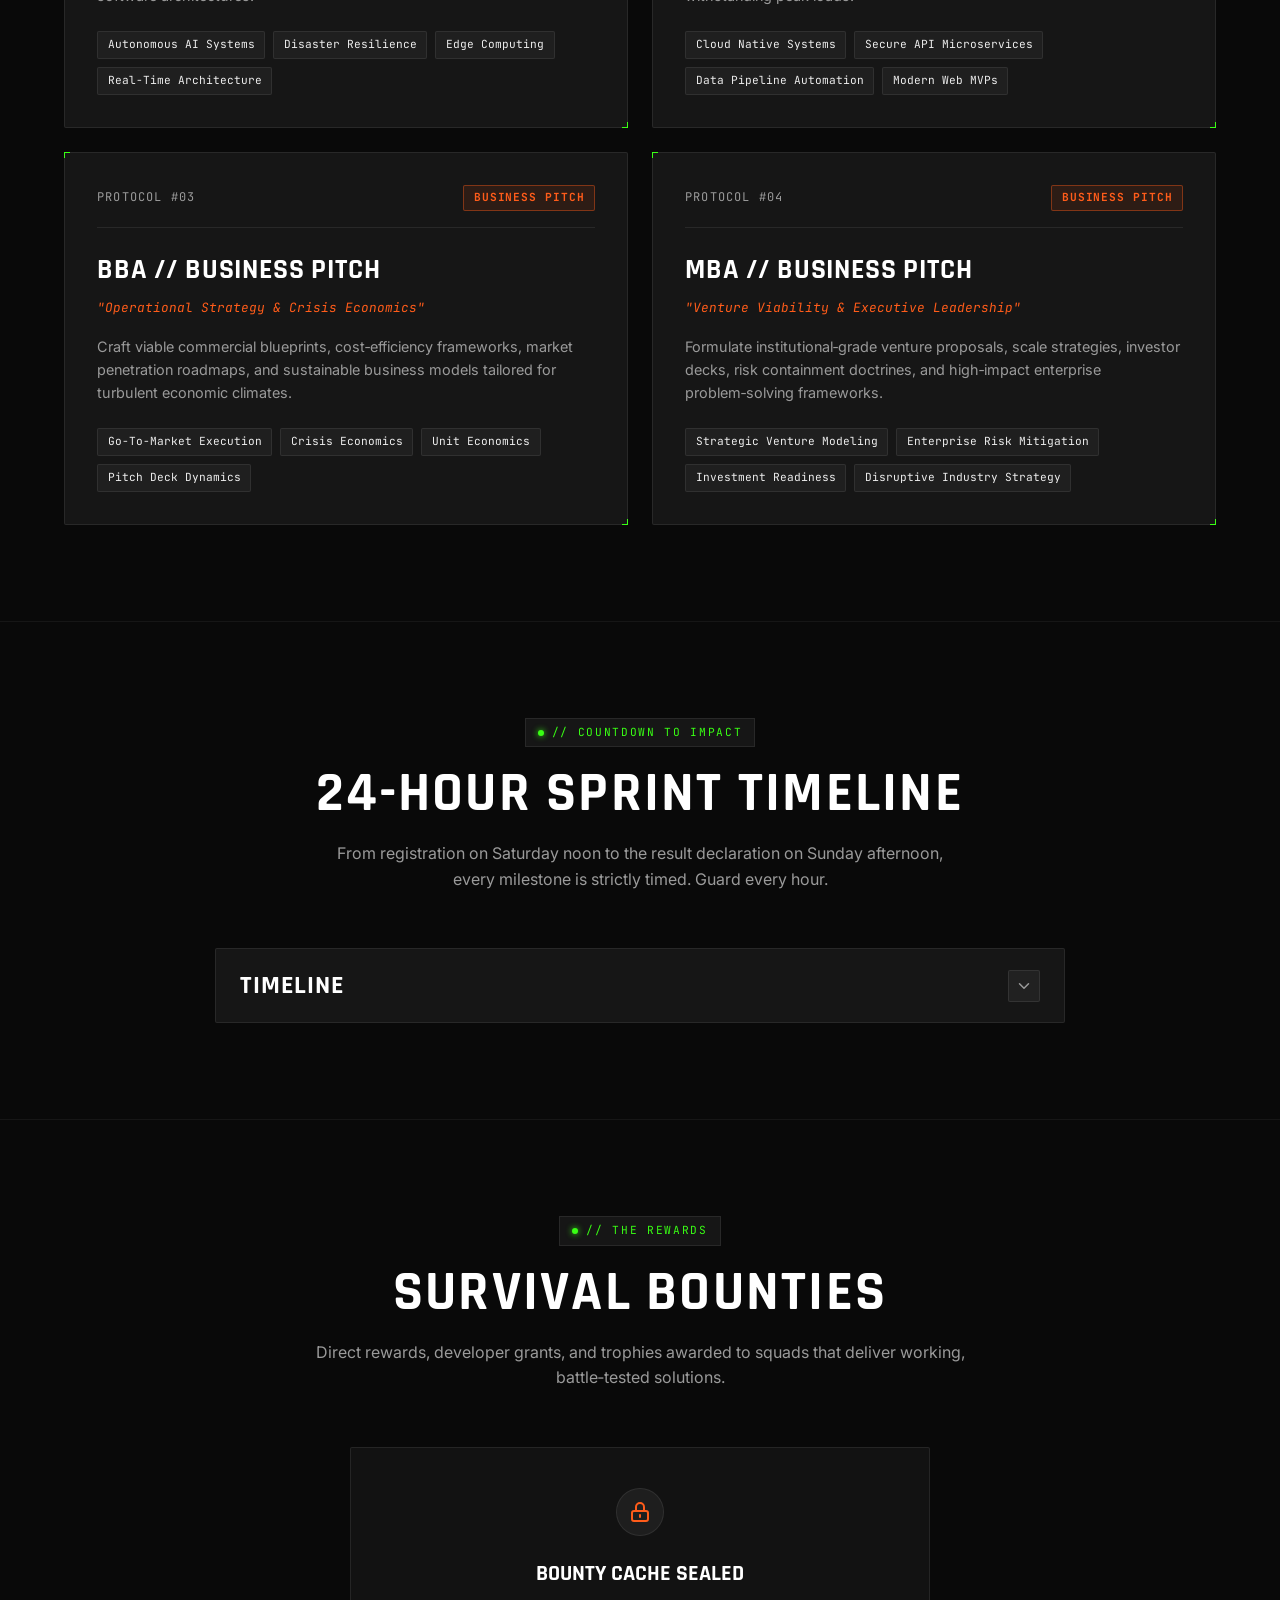
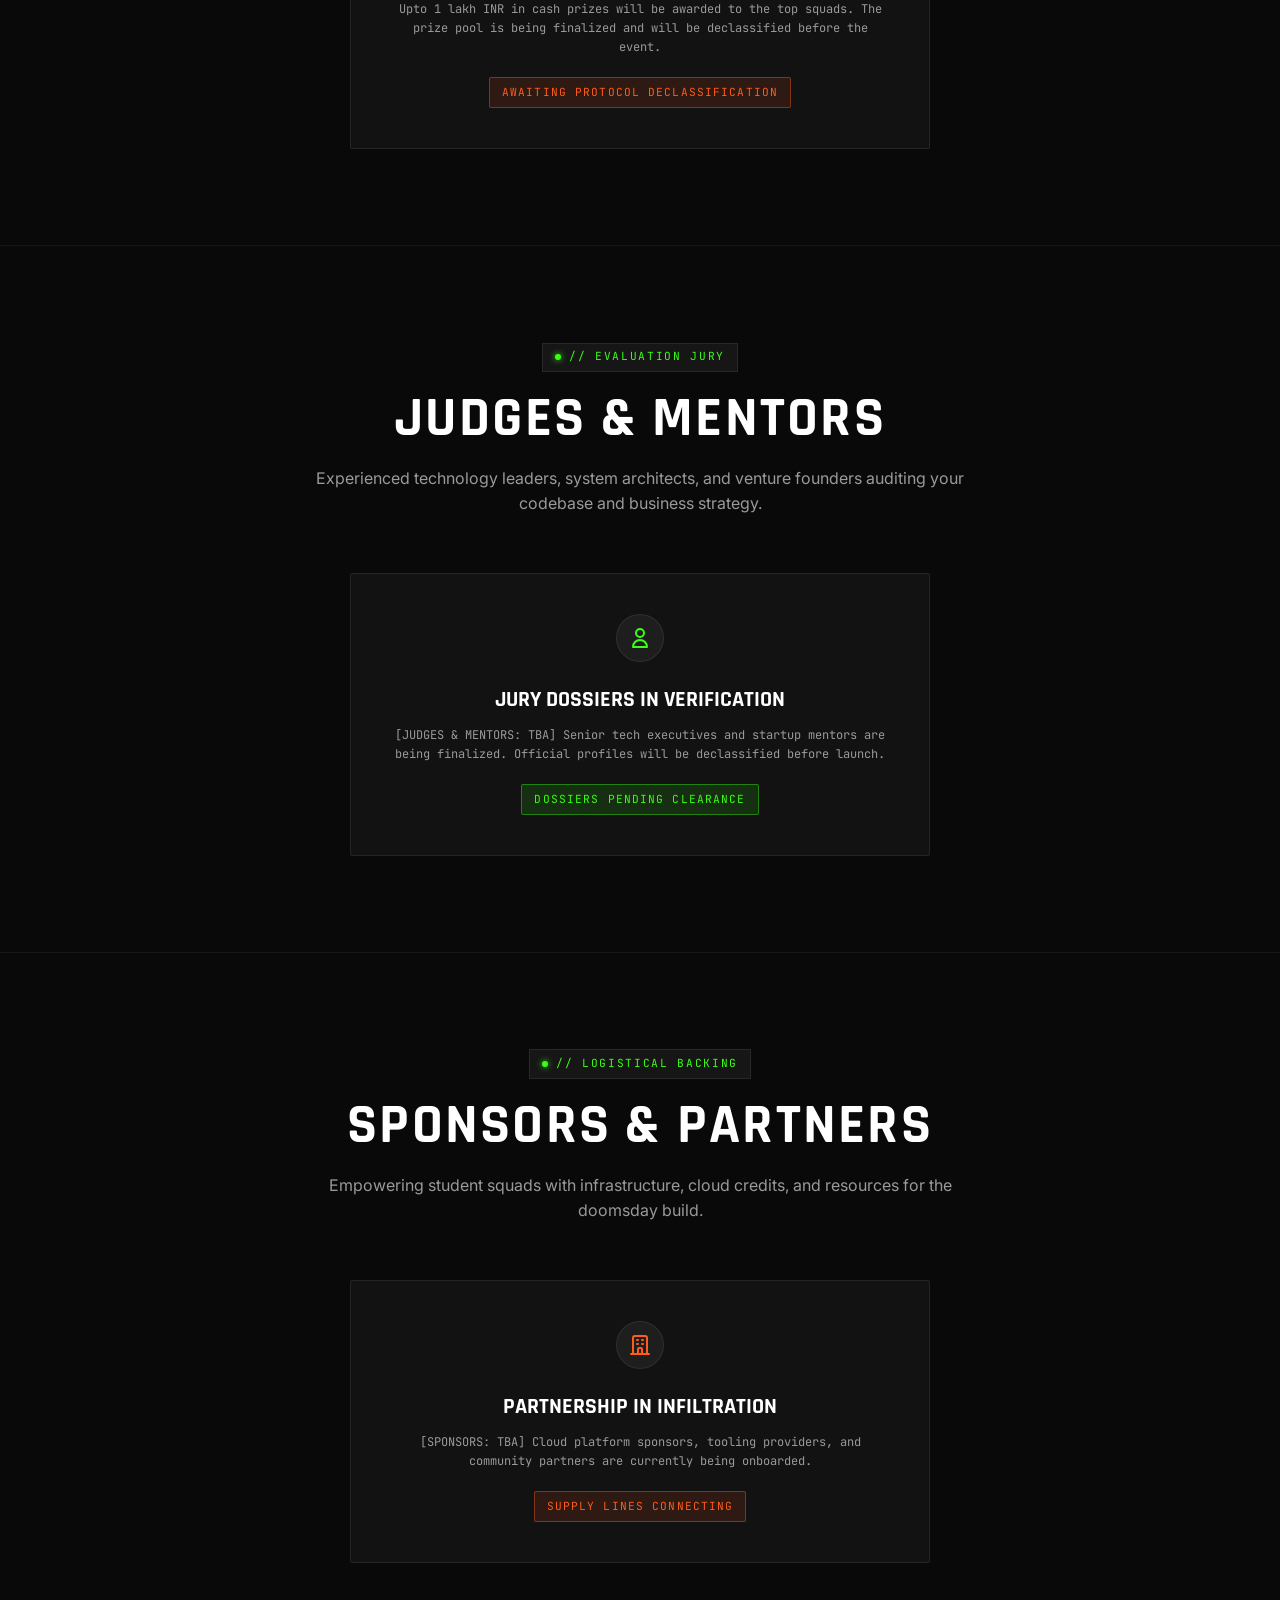
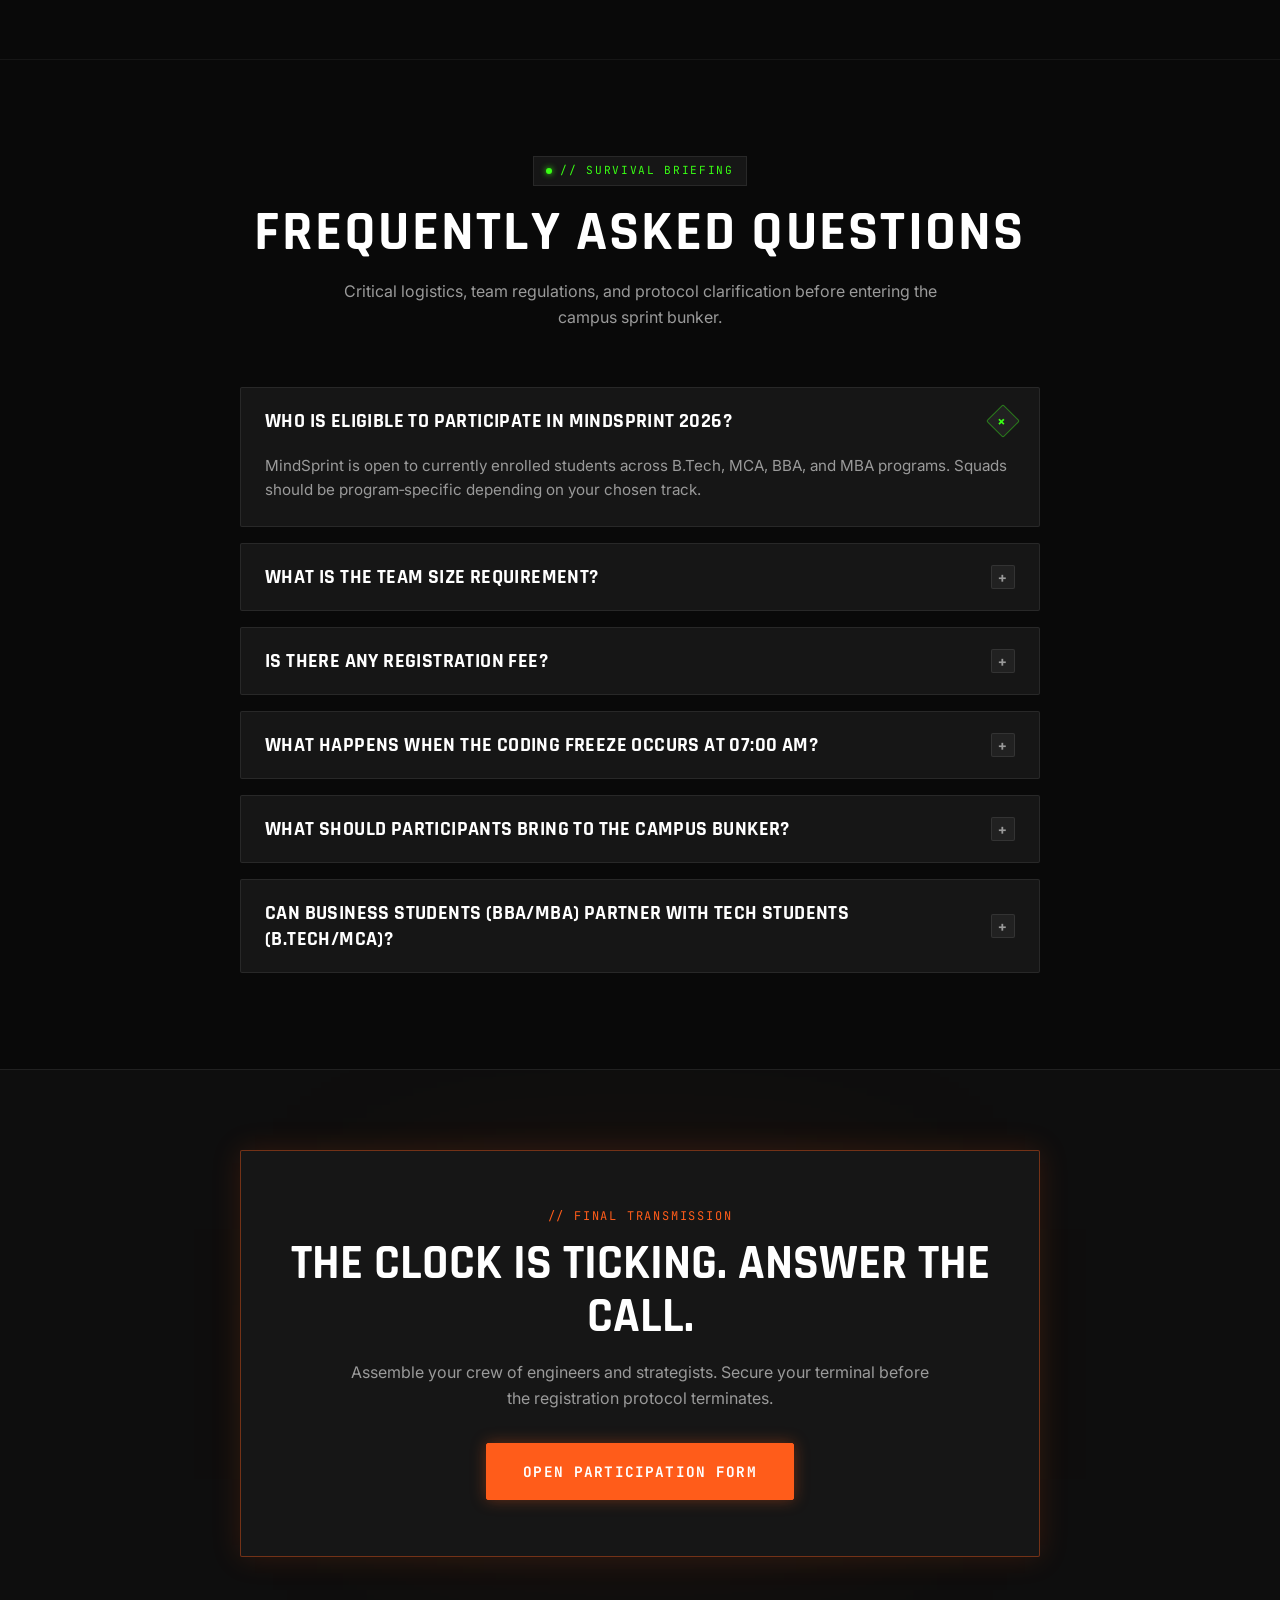
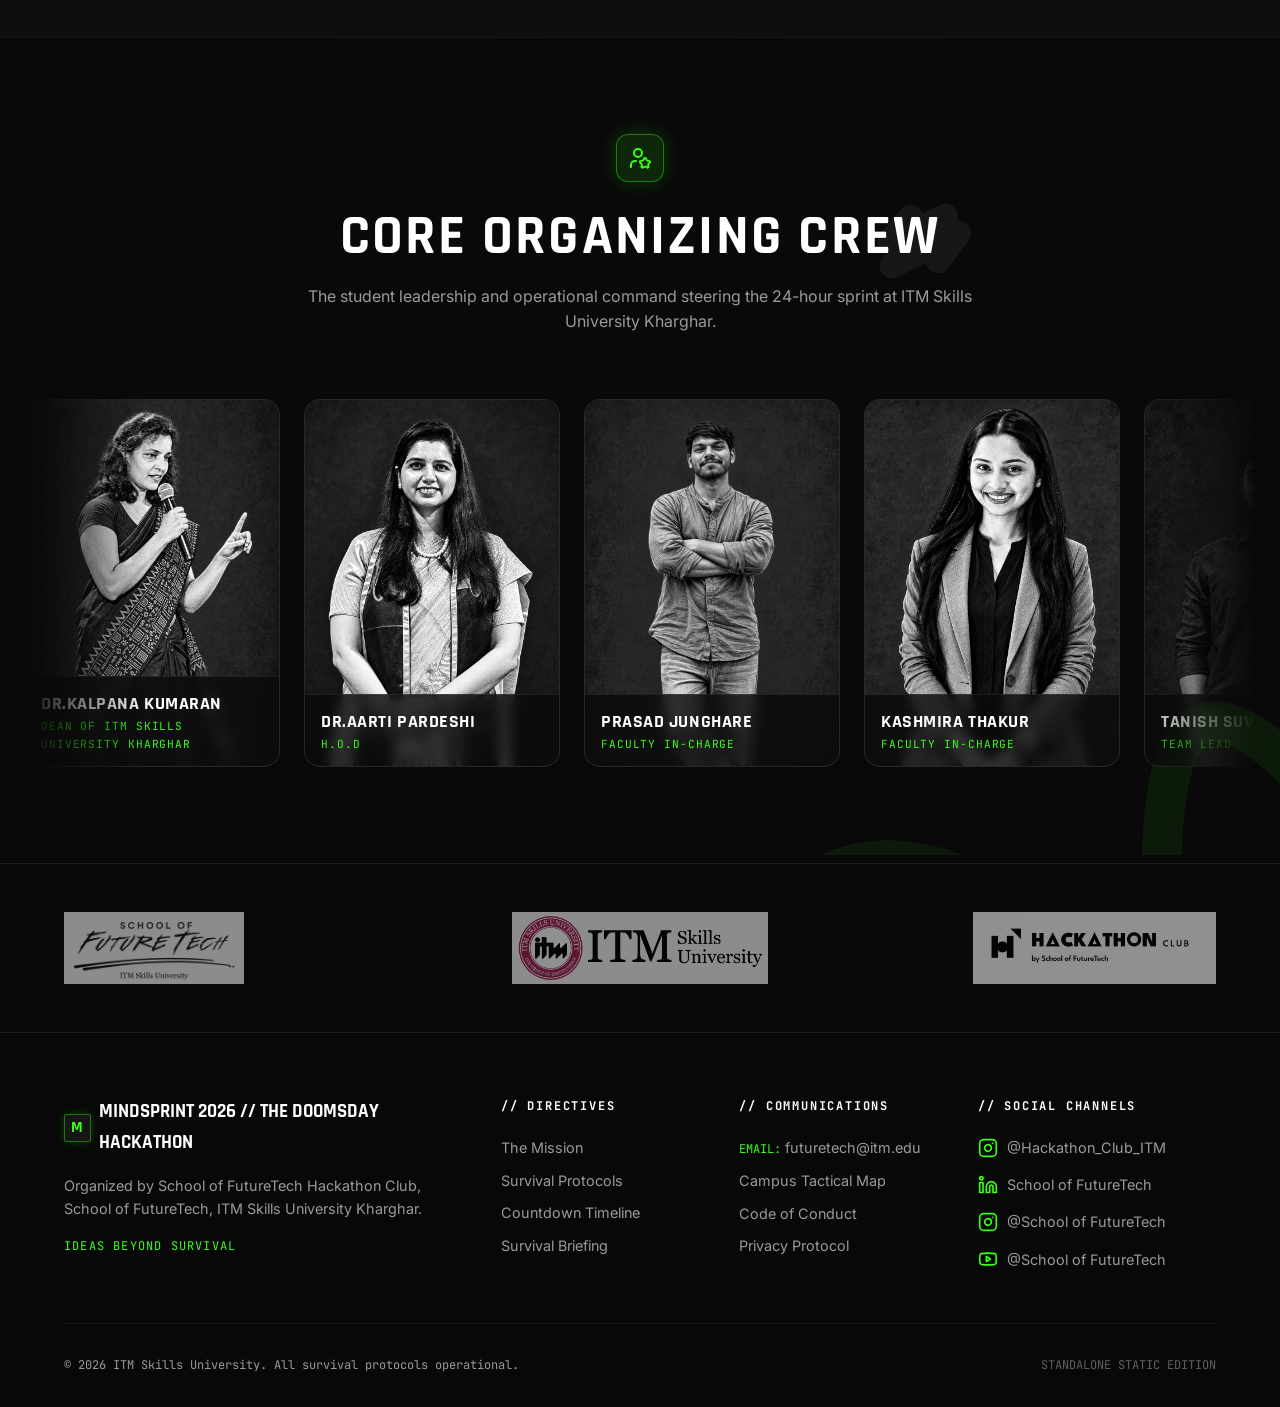
==== commit cab42eb6: "update website" ====
--- a/index.html
+++ b/index.html
@@ -791,7 +791,7 @@
               <div class="team-photo">
                 <img src="./IMAGES/Prasadsir1.jpeg" alt="Faculty In-charge" loading="lazy" />
                 <div class="team-label">
-                  <h3>Prasad Junghares </h3>
+                  <h3>Prasad Junghare </h3>
                   <p>Faculty In-charge</p>
                 </div>
               </div>
